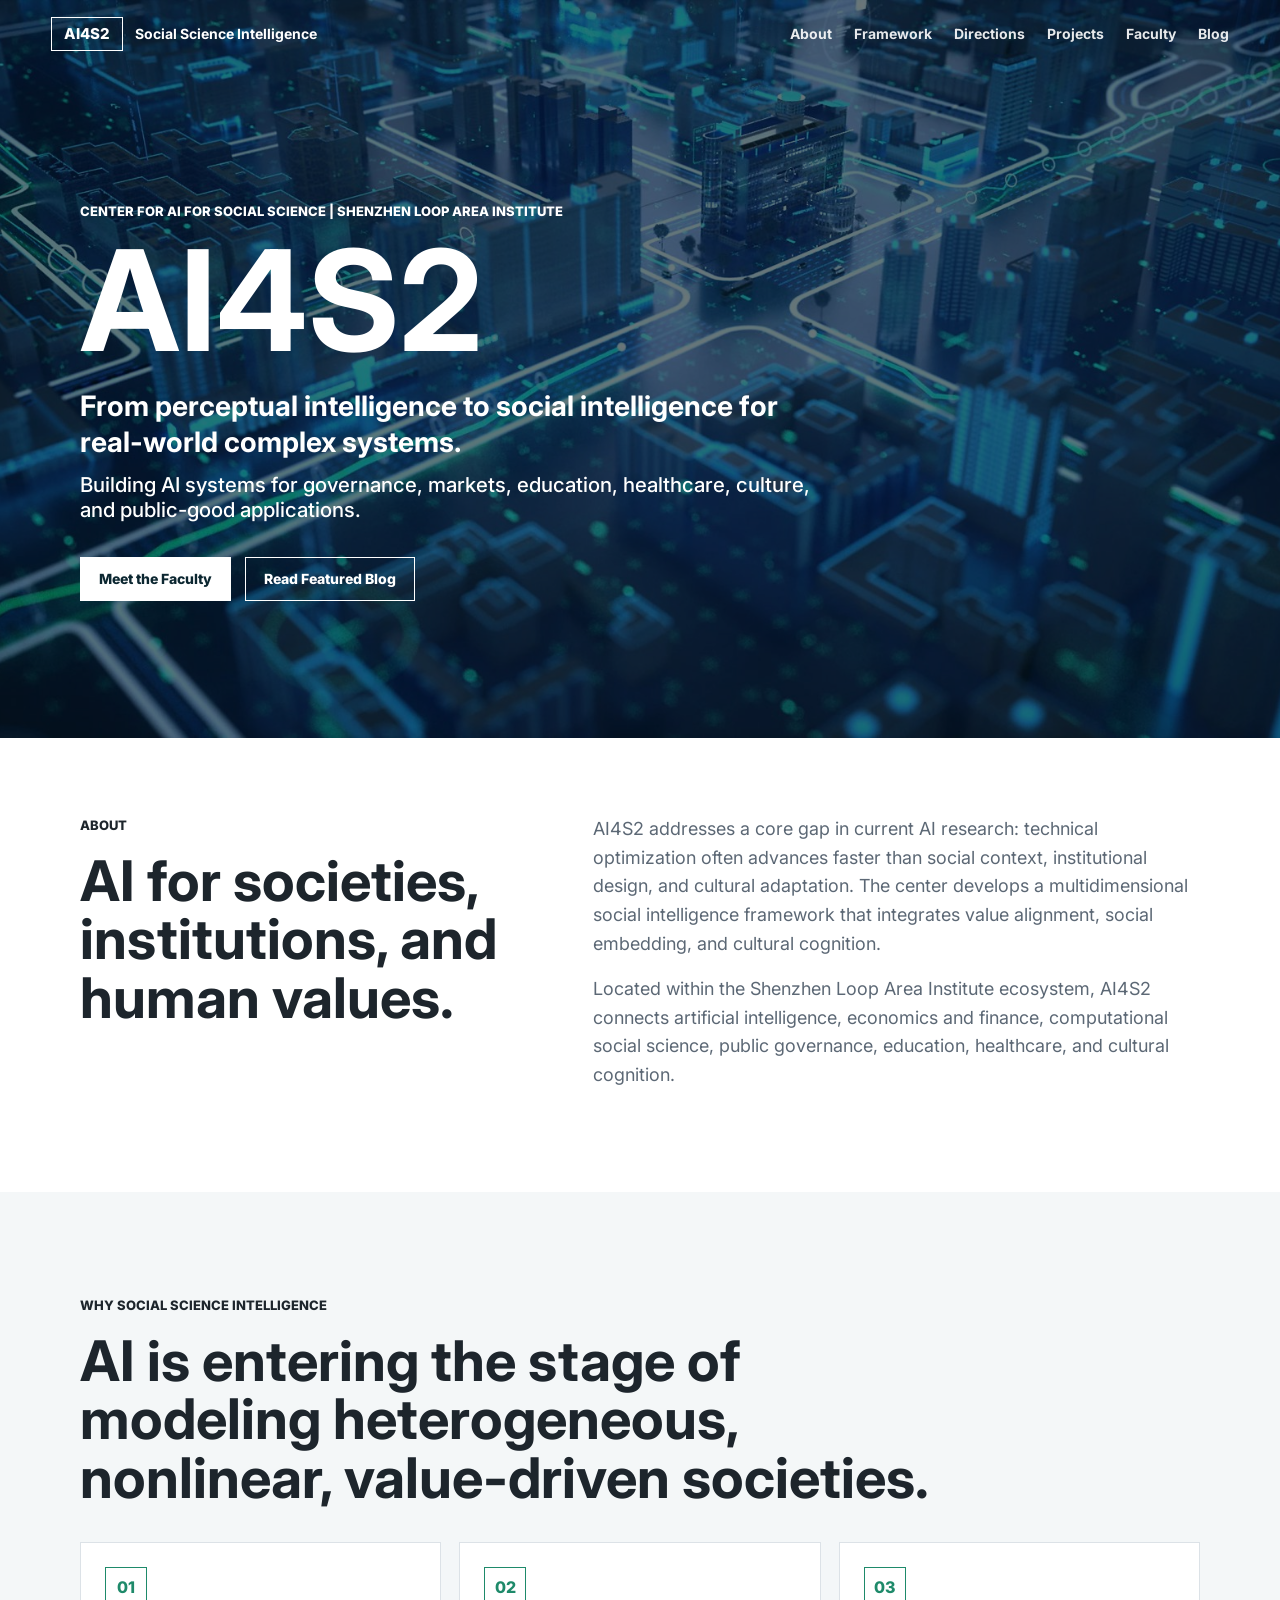
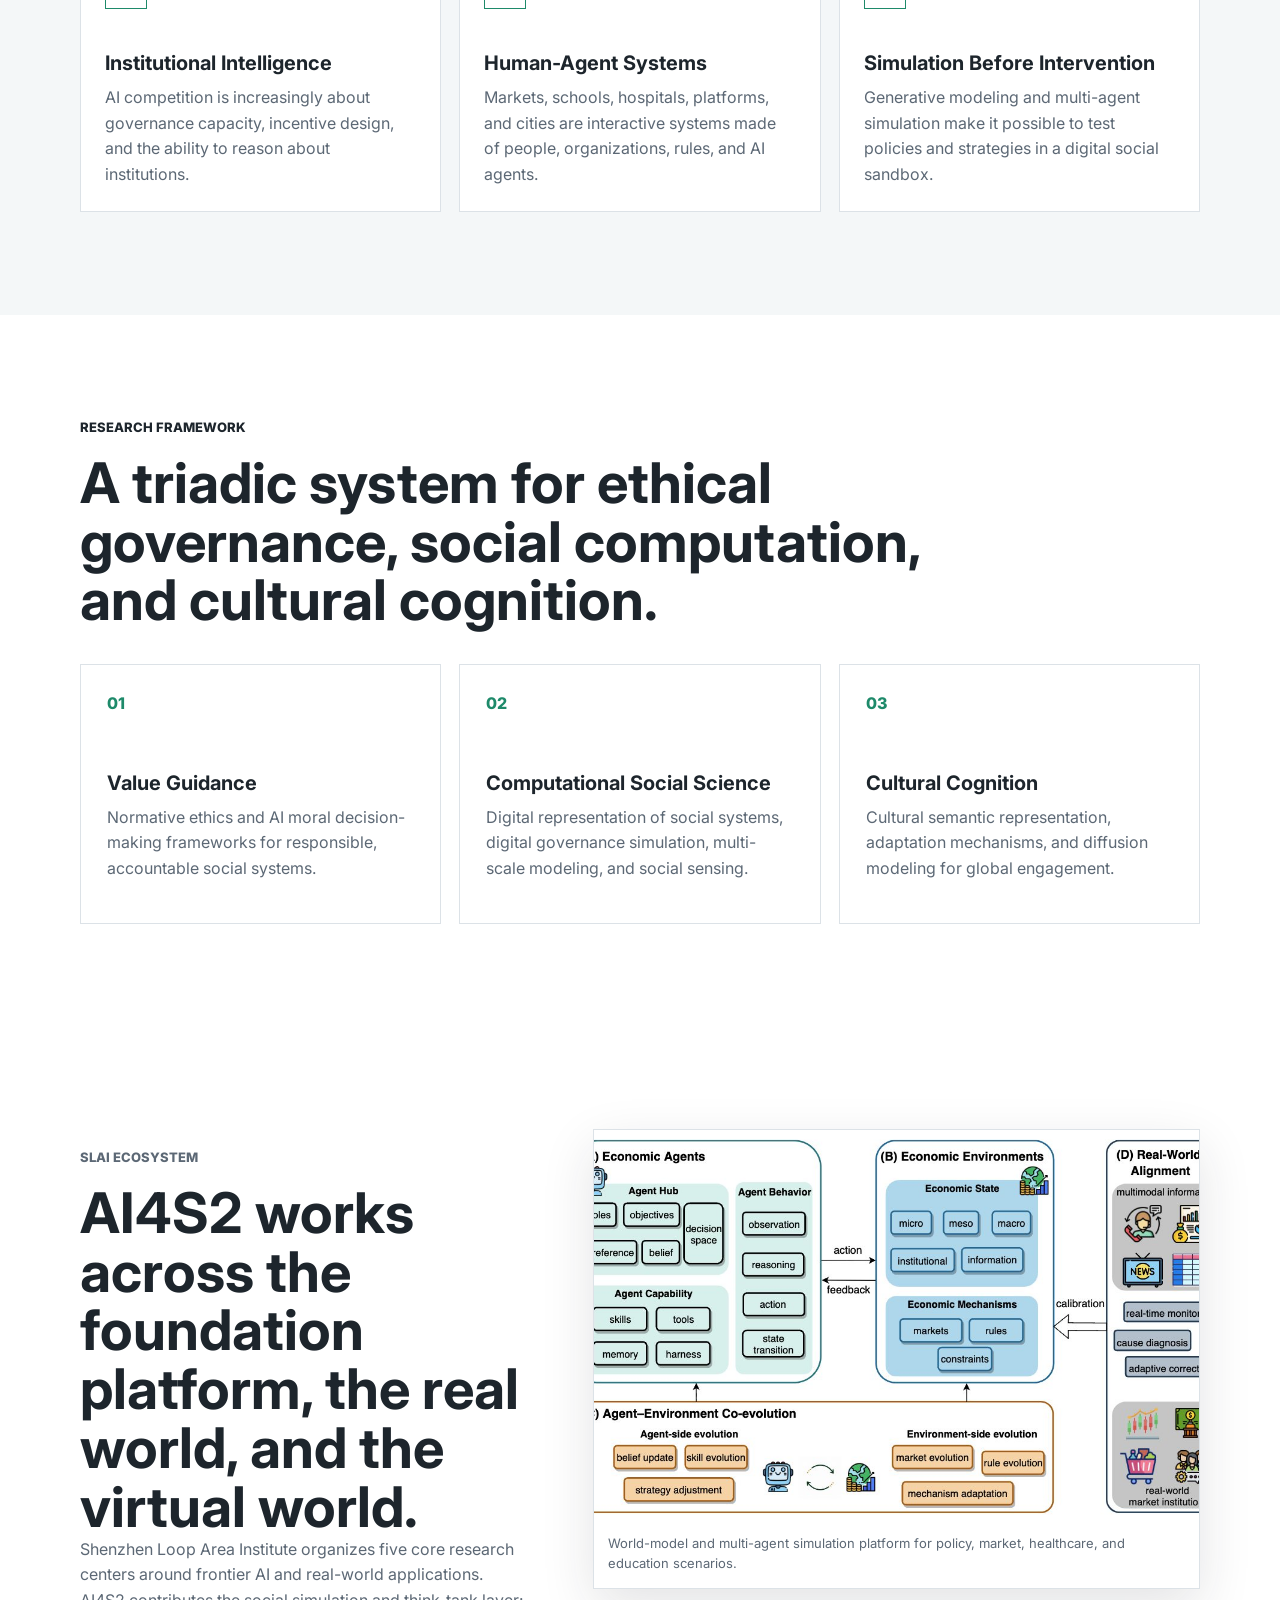
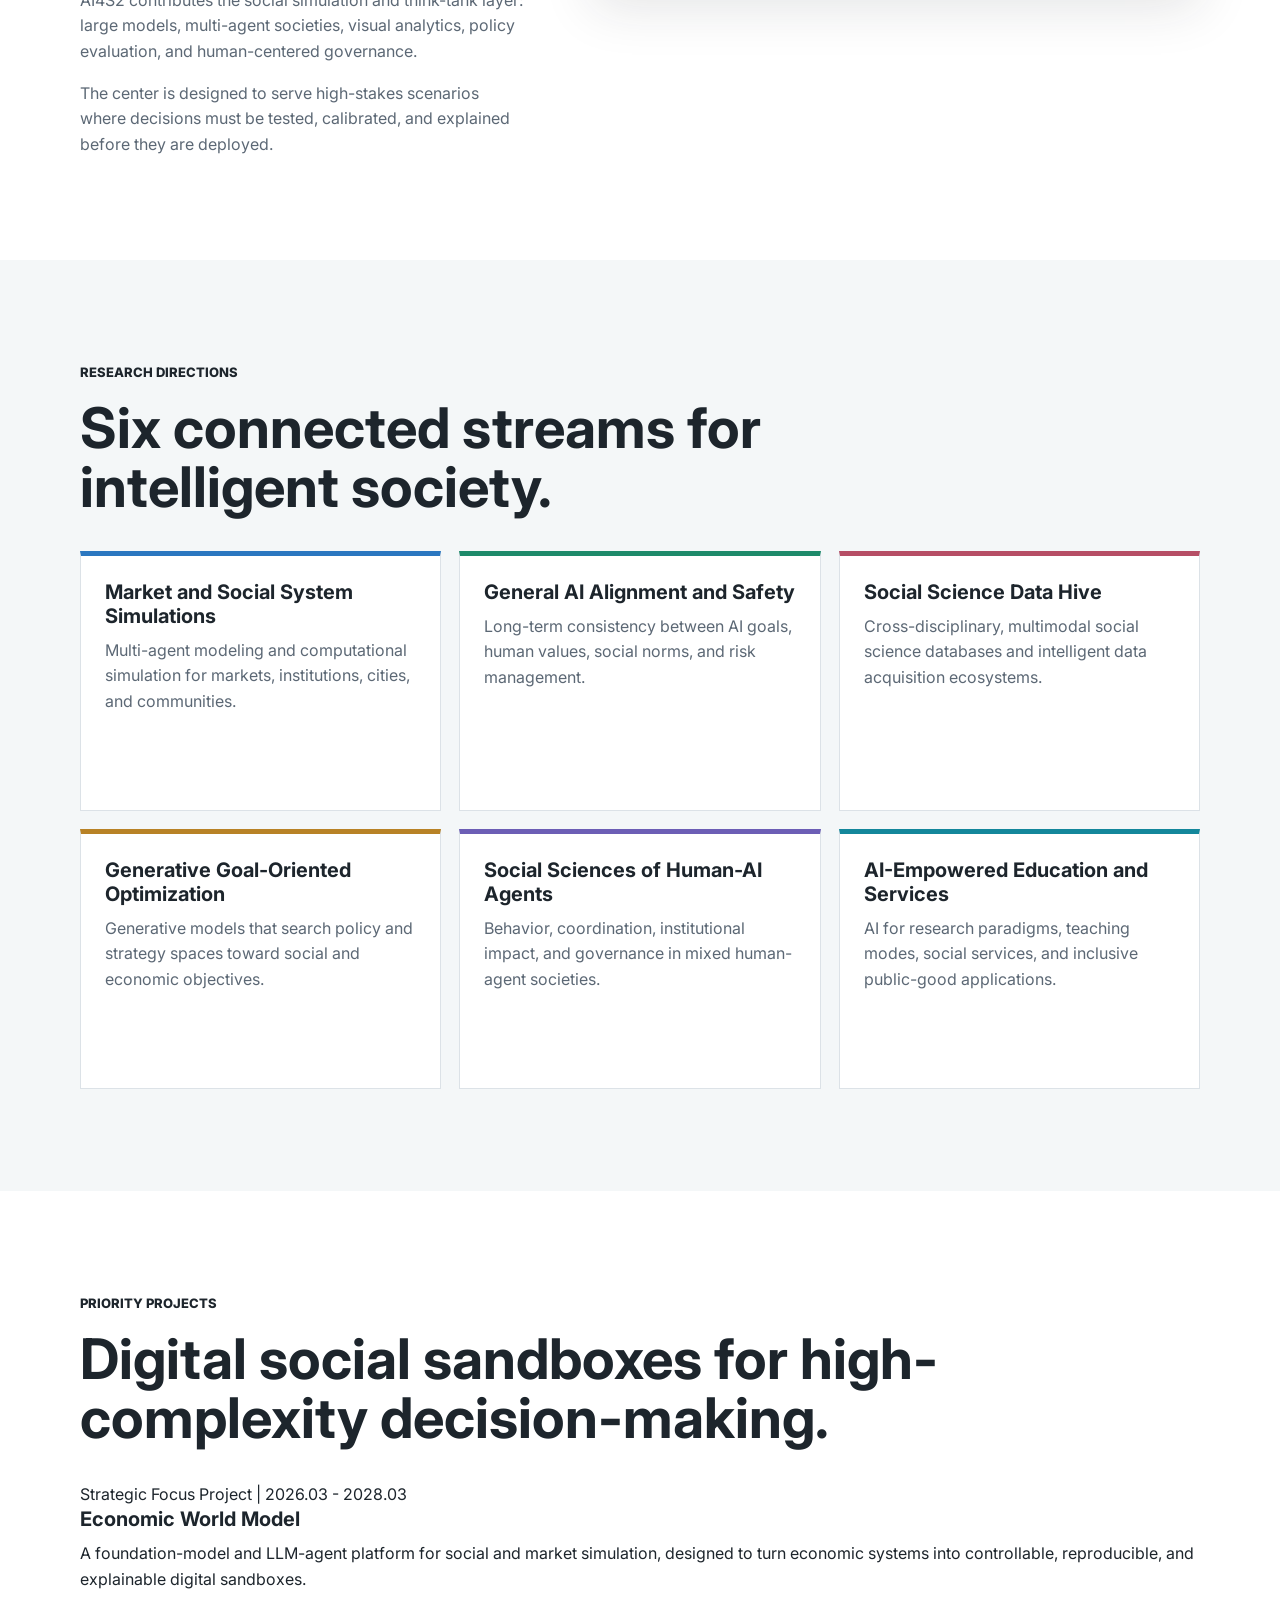
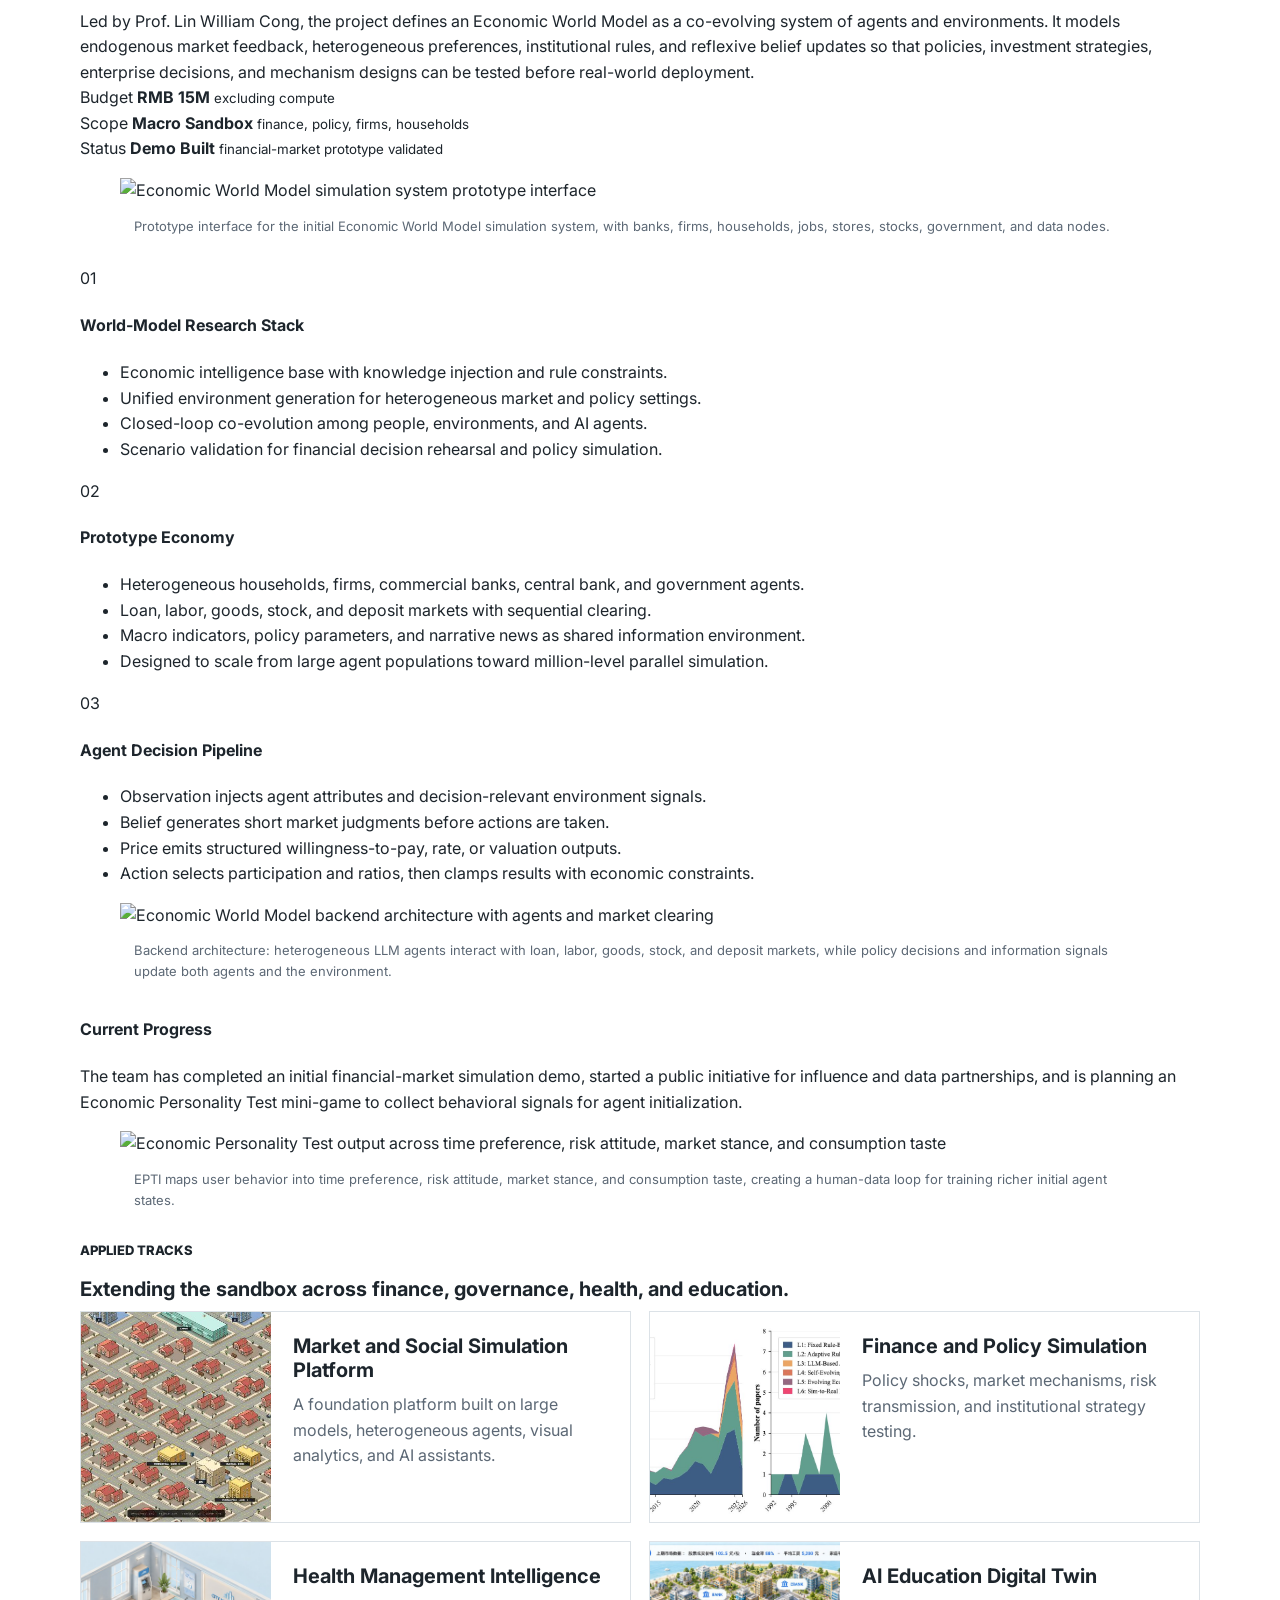
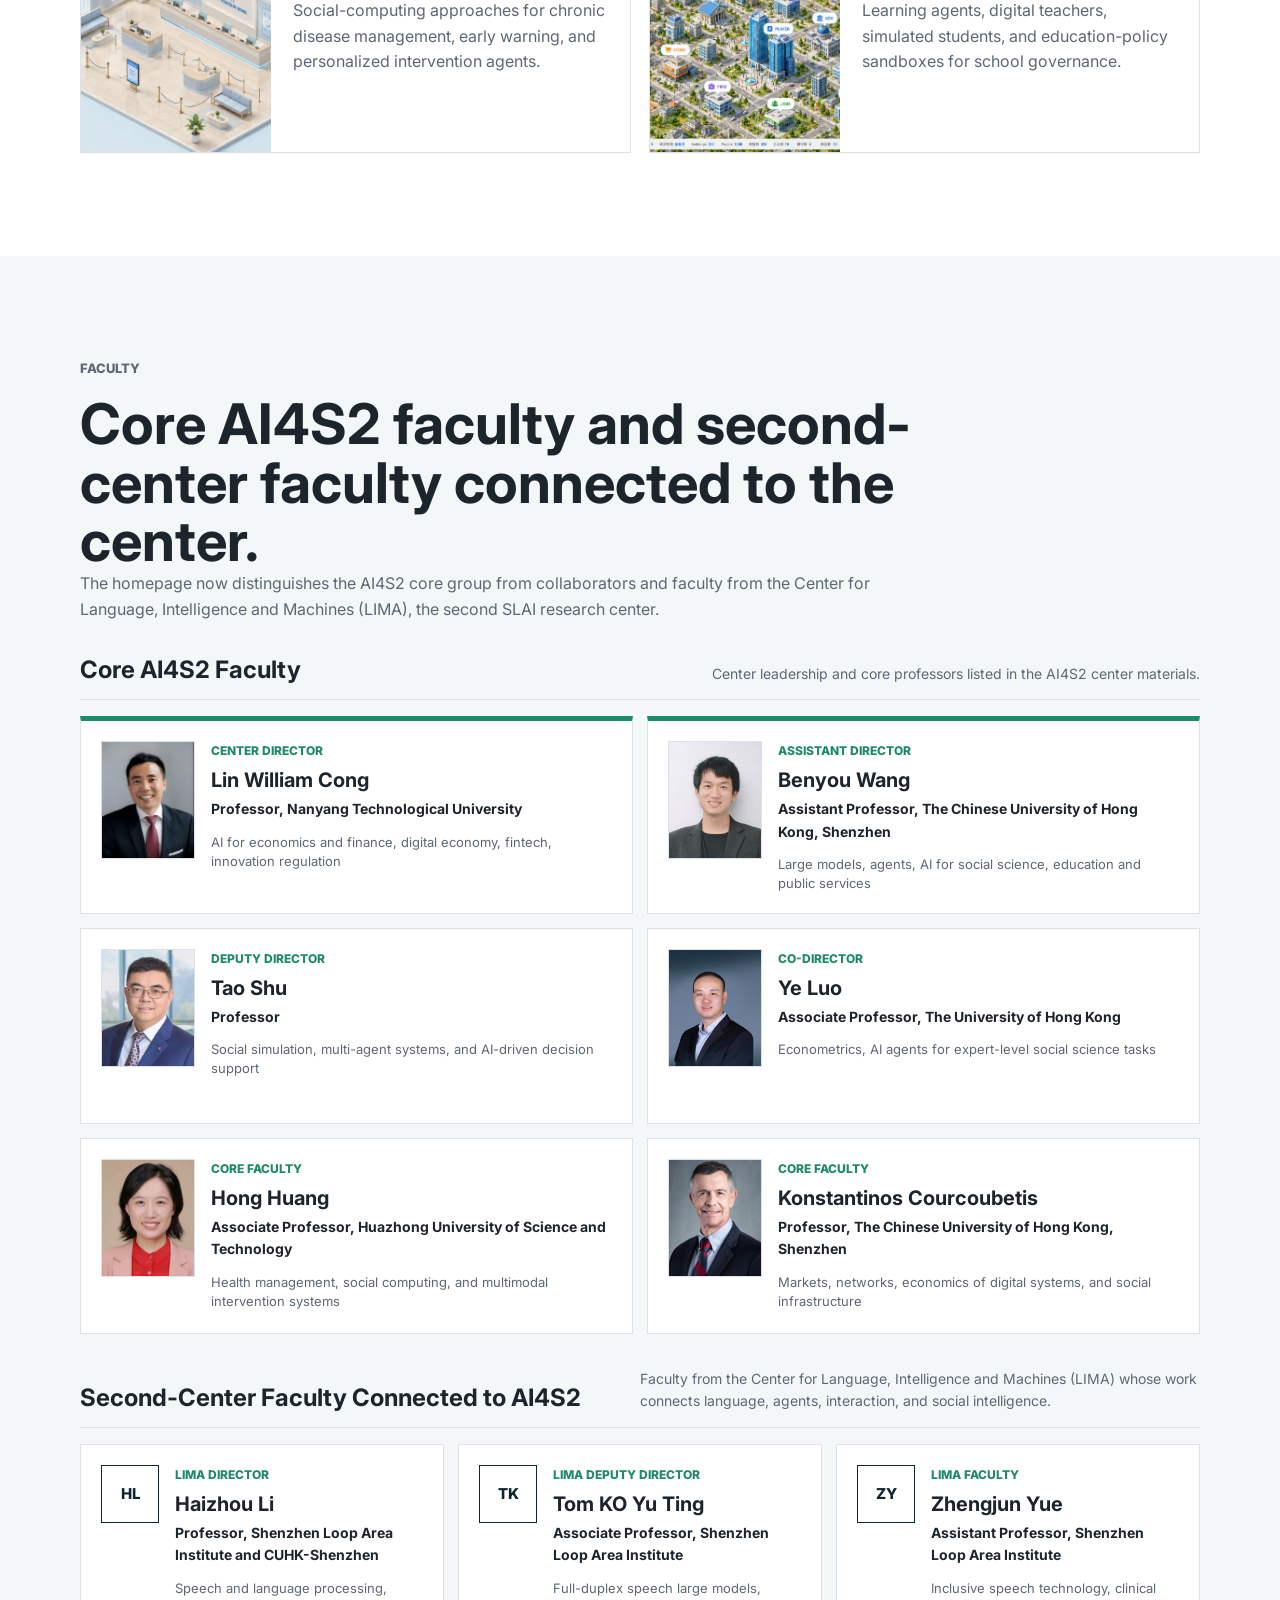
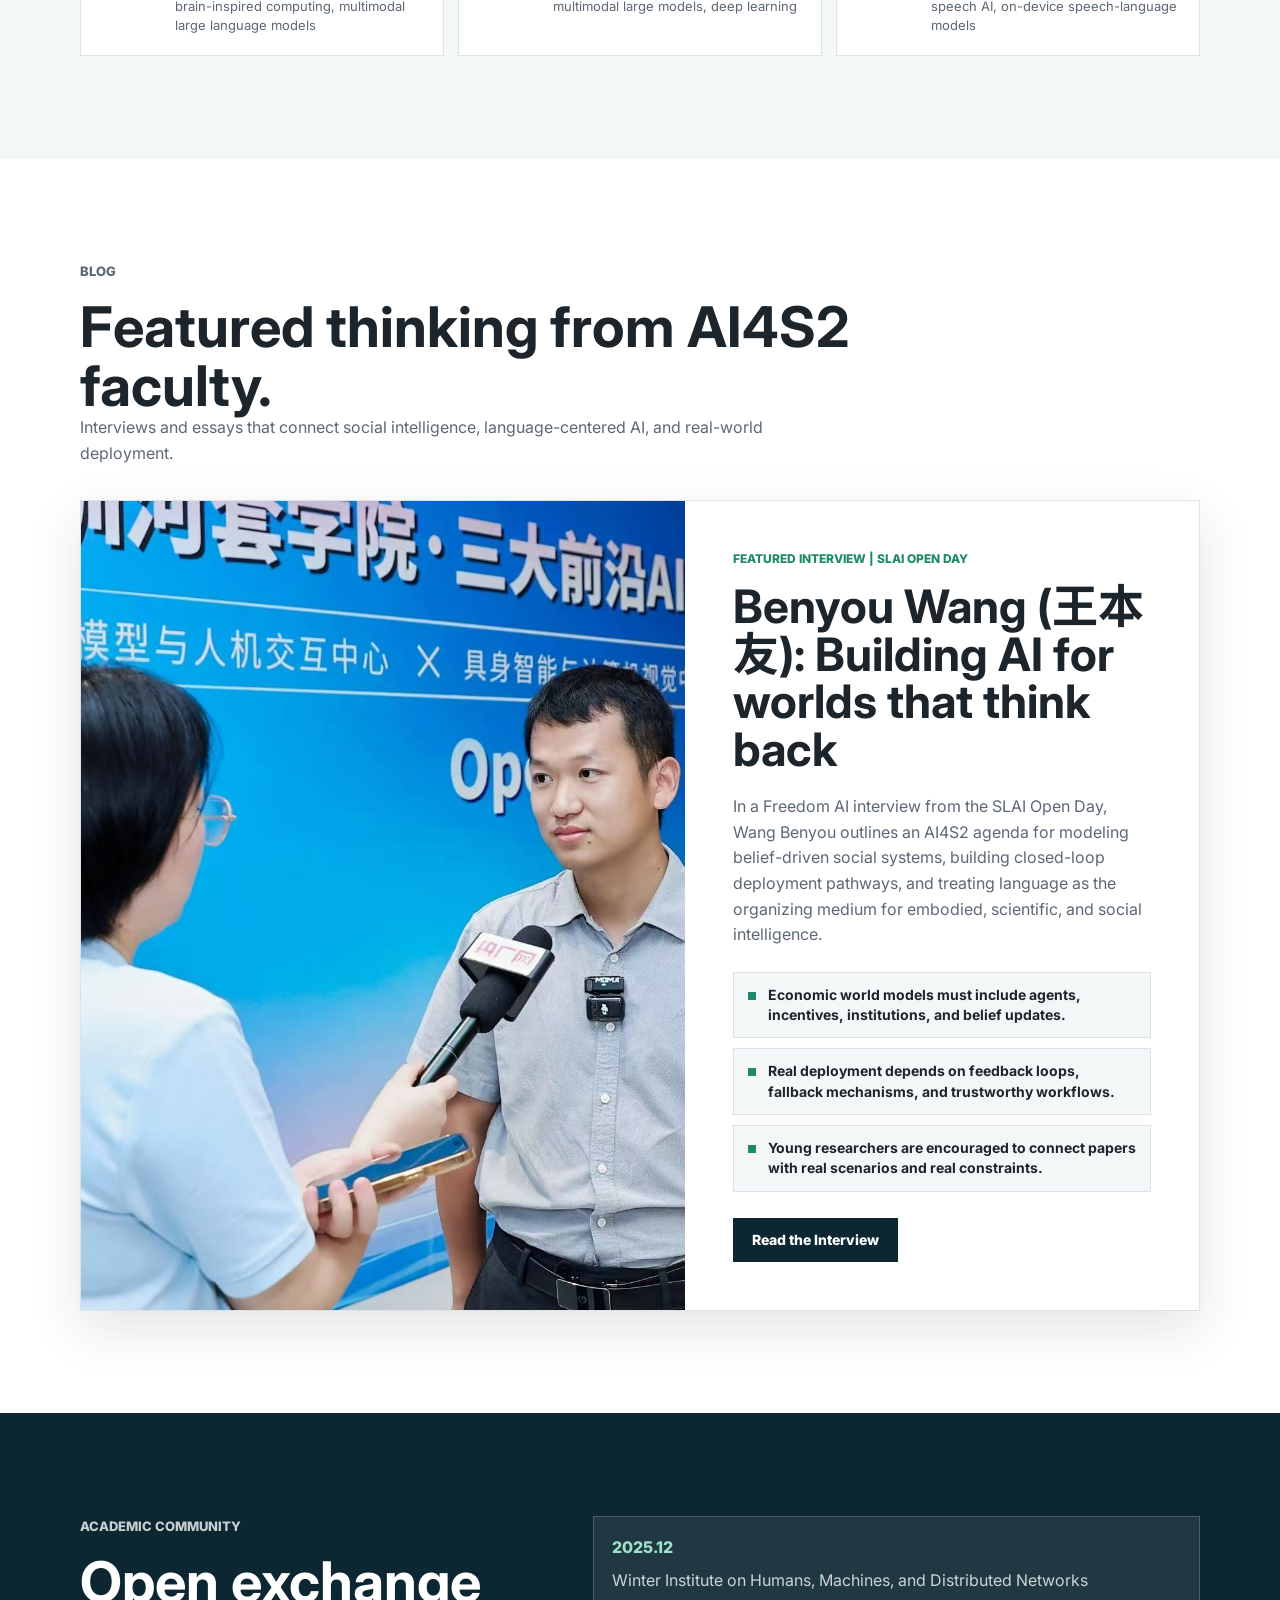
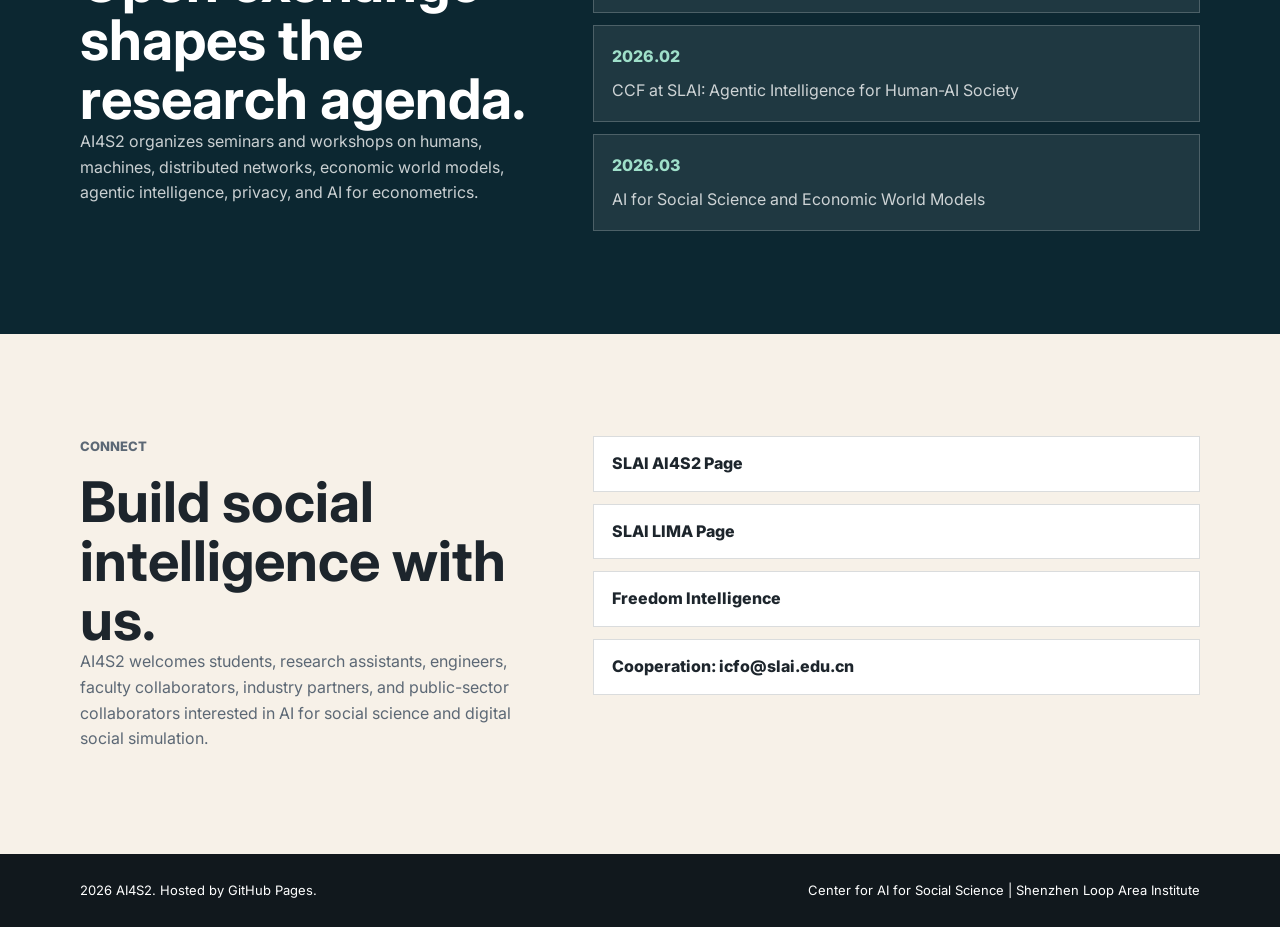
==== index.html @ c2c90fe7 "Add featured blog interview" ====
<!doctype html>
<html lang="en">
  <head>
    <meta charset="utf-8" />
    <meta name="viewport" content="width=device-width, initial-scale=1" />
    <meta
      name="description"
      content="AI4S2, the Center for AI for Social Science at Shenzhen Loop Area Institute, builds social intelligence systems for governance, markets, education, healthcare, culture, and public-good applications."
    />
    <title>AI4S2 | Center for AI for Social Science</title>
    <link rel="icon" href="./favicon.svg" type="image/svg+xml" />
    <link rel="preconnect" href="https://fonts.googleapis.com" />
    <link rel="preconnect" href="https://fonts.gstatic.com" crossorigin />
    <link
      href="https://fonts.googleapis.com/css2?family=Inter:wght@400;500;600;700;800&family=Noto+Sans+SC:wght@400;500;700;800&display=swap"
      rel="stylesheet"
    />
    <link rel="stylesheet" href="./assets/css/styles.css" />
  </head>
  <body>
    <header class="site-header" data-header>
      <a class="brand" href="#top" aria-label="AI4S2 home">
        <span class="brand-mark">AI4S2</span>
        <span class="brand-text">Social Science Intelligence</span>
      </a>
      <button class="nav-toggle" type="button" aria-expanded="false" aria-controls="site-nav" data-nav-toggle>
        <span></span>
        <span></span>
        <span></span>
      </button>
      <nav class="site-nav" id="site-nav" data-nav>
        <a href="#about">About</a>
        <a href="#framework">Framework</a>
        <a href="#directions">Directions</a>
        <a href="#projects">Projects</a>
        <a href="#faculty">Faculty</a>
        <a href="#blog">Blog</a>
      </nav>
    </header>

    <main id="top">
      <section class="hero" aria-label="AI4S2 hero">
        <img class="hero-bg" src="./assets/img/deck02_10.jpg" alt="Social system intelligence visualization" />
        <div class="hero-overlay"></div>
        <div class="hero-content">
          <p class="eyebrow">Center for AI for Social Science | Shenzhen Loop Area Institute</p>
          <h1>AI4S2</h1>
          <p class="hero-subtitle">
            From perceptual intelligence to social intelligence for real-world complex systems.
          </p>
          <p class="hero-subtitle cn">
            Building AI systems for governance, markets, education, healthcare, culture, and public-good applications.
          </p>
          <div class="hero-actions">
            <a class="button primary" href="#faculty">Meet the Faculty</a>
            <a class="button secondary" href="#blog">Read Featured Blog</a>
          </div>
        </div>
      </section>

      <section class="section intro-band" id="about">
        <div class="section-inner intro-grid">
          <div>
            <p class="section-kicker">About</p>
            <h2>AI for societies, institutions, and human values.</h2>
          </div>
          <div class="intro-copy">
            <p>
              AI4S2 addresses a core gap in current AI research: technical optimization often advances faster than social
              context, institutional design, and cultural adaptation. The center develops a multidimensional social
              intelligence framework that integrates value alignment, social embedding, and cultural cognition.
            </p>
            <p>
              Located within the Shenzhen Loop Area Institute ecosystem, AI4S2 connects artificial intelligence, economics
              and finance, computational social science, public governance, education, healthcare, and cultural cognition.
            </p>
          </div>
        </div>
      </section>

      <section class="section muted">
        <div class="section-inner">
          <div class="section-heading wide">
            <p class="section-kicker">Why Social Science Intelligence</p>
            <h2>AI is entering the stage of modeling heterogeneous, nonlinear, value-driven societies.</h2>
          </div>
          <div class="insight-grid">
            <article class="insight-card">
              <span>01</span>
              <h3>Institutional Intelligence</h3>
              <p>AI competition is increasingly about governance capacity, incentive design, and the ability to reason about institutions.</p>
            </article>
            <article class="insight-card">
              <span>02</span>
              <h3>Human-Agent Systems</h3>
              <p>Markets, schools, hospitals, platforms, and cities are interactive systems made of people, organizations, rules, and AI agents.</p>
            </article>
            <article class="insight-card">
              <span>03</span>
              <h3>Simulation Before Intervention</h3>
              <p>Generative modeling and multi-agent simulation make it possible to test policies and strategies in a digital social sandbox.</p>
            </article>
          </div>
        </div>
      </section>

      <section class="section" id="framework">
        <div class="section-inner">
          <div class="section-heading wide">
            <p class="section-kicker">Research Framework</p>
            <h2>A triadic system for ethical governance, social computation, and cultural cognition.</h2>
          </div>
          <div class="framework">
            <article class="framework-panel">
              <span class="panel-number">01</span>
              <h3>Value Guidance</h3>
              <p>Normative ethics and AI moral decision-making frameworks for responsible, accountable social systems.</p>
            </article>
            <article class="framework-panel">
              <span class="panel-number">02</span>
              <h3>Computational Social Science</h3>
              <p>Digital representation of social systems, digital governance simulation, multi-scale modeling, and social sensing.</p>
            </article>
            <article class="framework-panel">
              <span class="panel-number">03</span>
              <h3>Cultural Cognition</h3>
              <p>Cultural semantic representation, adaptation mechanisms, and diffusion modeling for global engagement.</p>
            </article>
          </div>
        </div>
      </section>

      <section class="section visual-split">
        <div class="section-inner split-grid">
          <div class="visual-copy">
            <p class="section-kicker">SLAI Ecosystem</p>
            <h2>AI4S2 works across the foundation platform, the real world, and the virtual world.</h2>
            <p>
              Shenzhen Loop Area Institute organizes five core research centers around frontier AI and real-world
              applications. AI4S2 contributes the social simulation and think-tank layer: large models, multi-agent
              societies, visual analytics, policy evaluation, and human-centered governance.
            </p>
            <p>
              The center is designed to serve high-stakes scenarios where decisions must be tested, calibrated, and
              explained before they are deployed.
            </p>
          </div>
          <figure class="media-frame">
            <img src="./assets/img/deck01_24.jpg" alt="Social simulation platform architecture" />
            <figcaption>World-model and multi-agent simulation platform for policy, market, healthcare, and education scenarios.</figcaption>
          </figure>
        </div>
      </section>

      <section class="section muted" id="directions">
        <div class="section-inner">
          <div class="section-heading wide">
            <p class="section-kicker">Research Directions</p>
            <h2>Six connected streams for intelligent society.</h2>
          </div>
          <div class="direction-grid">
            <article class="direction-card accent-blue">
              <h3>Market and Social System Simulations</h3>
              <p>Multi-agent modeling and computational simulation for markets, institutions, cities, and communities.</p>
            </article>
            <article class="direction-card accent-green">
              <h3>General AI Alignment and Safety</h3>
              <p>Long-term consistency between AI goals, human values, social norms, and risk management.</p>
            </article>
            <article class="direction-card accent-rose">
              <h3>Social Science Data Hive</h3>
              <p>Cross-disciplinary, multimodal social science databases and intelligent data acquisition ecosystems.</p>
            </article>
            <article class="direction-card accent-gold">
              <h3>Generative Goal-Oriented Optimization</h3>
              <p>Generative models that search policy and strategy spaces toward social and economic objectives.</p>
            </article>
            <article class="direction-card accent-violet">
              <h3>Social Sciences of Human-AI Agents</h3>
              <p>Behavior, coordination, institutional impact, and governance in mixed human-agent societies.</p>
            </article>
            <article class="direction-card accent-cyan">
              <h3>AI-Empowered Education and Services</h3>
              <p>AI for research paradigms, teaching modes, social services, and inclusive public-good applications.</p>
            </article>
          </div>
        </div>
      </section>

      <section class="section project-section" id="projects">
        <div class="section-inner">
          <div class="section-heading wide">
            <p class="section-kicker">Priority Projects</p>
            <h2>Digital social sandboxes for high-complexity decision-making.</h2>
          </div>

          <article class="project-feature">
            <div class="project-feature-copy">
              <span class="project-label">Strategic Focus Project | 2026.03 - 2028.03</span>
              <h3>Economic World Model</h3>
              <p class="project-lede">
                A foundation-model and LLM-agent platform for social and market simulation, designed to turn economic
                systems into controllable, reproducible, and explainable digital sandboxes.
              </p>
              <p>
                Led by Prof. Lin William Cong, the project defines an Economic World Model as a co-evolving system of
                agents and environments. It models endogenous market feedback, heterogeneous preferences, institutional
                rules, and reflexive belief updates so that policies, investment strategies, enterprise decisions, and
                mechanism designs can be tested before real-world deployment.
              </p>
              <div class="project-meta-grid" aria-label="Economic World Model project facts">
                <div>
                  <span>Budget</span>
                  <strong>RMB 15M</strong>
                  <small>excluding compute</small>
                </div>
                <div>
                  <span>Scope</span>
                  <strong>Macro Sandbox</strong>
                  <small>finance, policy, firms, households</small>
                </div>
                <div>
                  <span>Status</span>
                  <strong>Demo Built</strong>
                  <small>financial-market prototype validated</small>
                </div>
              </div>
            </div>
            <figure class="project-feature-visual">
              <img
                src="./assets/img/economic-world-model-system.jpg"
                alt="Economic World Model simulation system prototype interface"
                loading="lazy"
                decoding="async"
              />
              <figcaption>
                Prototype interface for the initial Economic World Model simulation system, with banks, firms,
                households, jobs, stores, stocks, government, and data nodes.
              </figcaption>
            </figure>
          </article>

          <div class="project-detail-grid">
            <article class="project-detail-card accent-blue">
              <span class="project-number">01</span>
              <h4>World-Model Research Stack</h4>
              <ul>
                <li>Economic intelligence base with knowledge injection and rule constraints.</li>
                <li>Unified environment generation for heterogeneous market and policy settings.</li>
                <li>Closed-loop co-evolution among people, environments, and AI agents.</li>
                <li>Scenario validation for financial decision rehearsal and policy simulation.</li>
              </ul>
            </article>
            <article class="project-detail-card accent-green">
              <span class="project-number">02</span>
              <h4>Prototype Economy</h4>
              <ul>
                <li>Heterogeneous households, firms, commercial banks, central bank, and government agents.</li>
                <li>Loan, labor, goods, stock, and deposit markets with sequential clearing.</li>
                <li>Macro indicators, policy parameters, and narrative news as shared information environment.</li>
                <li>Designed to scale from large agent populations toward million-level parallel simulation.</li>
              </ul>
            </article>
            <article class="project-detail-card accent-rose">
              <span class="project-number">03</span>
              <h4>Agent Decision Pipeline</h4>
              <ul>
                <li>Observation injects agent attributes and decision-relevant environment signals.</li>
                <li>Belief generates short market judgments before actions are taken.</li>
                <li>Price emits structured willingness-to-pay, rate, or valuation outputs.</li>
                <li>Action selects participation and ratios, then clamps results with economic constraints.</li>
              </ul>
            </article>
          </div>

          <div class="project-visual-grid">
            <figure class="project-visual-panel">
              <img
                src="./assets/img/economic-world-model-architecture.jpg"
                alt="Economic World Model backend architecture with agents and market clearing"
                loading="lazy"
                decoding="async"
              />
              <figcaption>
                Backend architecture: heterogeneous LLM agents interact with loan, labor, goods, stock, and deposit
                markets, while policy decisions and information signals update both agents and the environment.
              </figcaption>
            </figure>
            <div class="project-side-stack">
              <article class="project-note">
                <h4>Current Progress</h4>
                <p>
                  The team has completed an initial financial-market simulation demo, started a public initiative for
                  influence and data partnerships, and is planning an Economic Personality Test mini-game to collect
                  behavioral signals for agent initialization.
                </p>
              </article>
              <figure class="project-visual-panel compact">
                <img
                  src="./assets/img/economic-personality-epti.png"
                  alt="Economic Personality Test output across time preference, risk attitude, market stance, and consumption taste"
                  loading="lazy"
                  decoding="async"
                />
                <figcaption>
                  EPTI maps user behavior into time preference, risk attitude, market stance, and consumption taste,
                  creating a human-data loop for training richer initial agent states.
                </figcaption>
              </figure>
            </div>
          </div>

          <div class="project-subheading">
            <p class="section-kicker">Applied Tracks</p>
            <h3>Extending the sandbox across finance, governance, health, and education.</h3>
          </div>
          <div class="project-grid">
            <article class="project-card">
              <img src="./assets/img/deck01_13.jpg" alt="Economic world model interface" />
              <div>
                <h3>Market and Social Simulation Platform</h3>
                <p>A foundation platform built on large models, heterogeneous agents, visual analytics, and AI assistants.</p>
              </div>
            </article>
            <article class="project-card">
              <img src="./assets/img/deck01_23.jpg" alt="Financial market simulation metrics" />
              <div>
                <h3>Finance and Policy Simulation</h3>
                <p>Policy shocks, market mechanisms, risk transmission, and institutional strategy testing.</p>
              </div>
            </article>
            <article class="project-card">
              <img src="./assets/img/deck01_09.jpg" alt="Healthcare digital twin scene" />
              <div>
                <h3>Health Management Intelligence</h3>
                <p>Social-computing approaches for chronic disease management, early warning, and personalized intervention agents.</p>
              </div>
            </article>
            <article class="project-card">
              <img src="./assets/img/deck01_08.jpg" alt="Education digital twin scene" />
              <div>
                <h3>AI Education Digital Twin</h3>
                <p>Learning agents, digital teachers, simulated students, and education-policy sandboxes for school governance.</p>
              </div>
            </article>
          </div>
        </div>
      </section>

      <section class="section muted faculty-section" id="faculty">
        <div class="section-inner">
          <div class="section-heading wide">
            <p class="section-kicker">Faculty</p>
            <h2>Core AI4S2 faculty and second-center faculty connected to the center.</h2>
            <p>
              The homepage now distinguishes the AI4S2 core group from collaborators and faculty from the Center for
              Language, Intelligence and Machines (LIMA), the second SLAI research center.
            </p>
          </div>

          <div class="faculty-group">
            <div class="faculty-group-head">
              <h3>Core AI4S2 Faculty</h3>
              <p>Center leadership and core professors listed in the AI4S2 center materials.</p>
            </div>
            <div class="faculty-grid">
              <article class="faculty-card lead has-photo">
                <figure class="faculty-photo">
                  <img src="./assets/media/ppt/center-introduction/image13.png" alt="Lin William Cong" loading="lazy" decoding="async" />
                </figure>
                <div>
                  <span class="faculty-label">Center Director</span>
                  <h4>Lin William Cong</h4>
                  <p>Professor, Nanyang Technological University</p>
                  <span class="faculty-meta">AI for economics and finance, digital economy, fintech, innovation regulation</span>
                </div>
              </article>
              <article class="faculty-card lead has-photo">
                <figure class="faculty-photo">
                  <img src="./assets/media/ppt/center-introduction/image14.jpeg" alt="Benyou Wang" loading="lazy" decoding="async" />
                </figure>
                <div>
                  <span class="faculty-label">Assistant Director</span>
                  <h4>Benyou Wang</h4>
                  <p>Assistant Professor, The Chinese University of Hong Kong, Shenzhen</p>
                  <span class="faculty-meta">Large models, agents, AI for social science, education and public services</span>
                </div>
              </article>
              <article class="faculty-card has-photo">
                <figure class="faculty-photo">
                  <img src="./assets/media/ppt/center-introduction/image15.jpeg" alt="Tao Shu" loading="lazy" decoding="async" />
                </figure>
                <div>
                  <span class="faculty-label">Deputy Director</span>
                  <h4>Tao Shu</h4>
                  <p>Professor</p>
                  <span class="faculty-meta">Social simulation, multi-agent systems, and AI-driven decision support</span>
                </div>
              </article>
              <article class="faculty-card has-photo">
                <figure class="faculty-photo">
                  <img src="./assets/media/ppt/center-introduction/image16.jpeg" alt="Ye Luo" loading="lazy" decoding="async" />
                </figure>
                <div>
                  <span class="faculty-label">Co-Director</span>
                  <h4>Ye Luo</h4>
                  <p>Associate Professor, The University of Hong Kong</p>
                  <span class="faculty-meta">Econometrics, AI agents for expert-level social science tasks</span>
                </div>
              </article>
              <article class="faculty-card has-photo">
                <figure class="faculty-photo">
                  <img src="./assets/media/ppt/center-introduction/image12.jpeg" alt="Hong Huang" loading="lazy" decoding="async" />
                </figure>
                <div>
                  <span class="faculty-label">Core Faculty</span>
                  <h4>Hong Huang</h4>
                  <p>Associate Professor, Huazhong University of Science and Technology</p>
                  <span class="faculty-meta">Health management, social computing, and multimodal intervention systems</span>
                </div>
              </article>
              <article class="faculty-card has-photo">
                <figure class="faculty-photo">
                  <img src="./assets/media/ppt/center-introduction/image17.png" alt="Konstantinos Courcoubetis" loading="lazy" decoding="async" />
                </figure>
                <div>
                  <span class="faculty-label">Core Faculty</span>
                  <h4>Konstantinos Courcoubetis</h4>
                  <p>Professor, The Chinese University of Hong Kong, Shenzhen</p>
                  <span class="faculty-meta">Markets, networks, economics of digital systems, and social infrastructure</span>
                </div>
              </article>
            </div>
          </div>

          <div class="faculty-group">
            <div class="faculty-group-head">
              <h3>Second-Center Faculty Connected to AI4S2</h3>
              <p>Faculty from the Center for Language, Intelligence and Machines (LIMA) whose work connects language, agents, interaction, and social intelligence.</p>
            </div>
            <div class="faculty-grid compact">
              <article class="faculty-card">
                <div class="faculty-avatar">HL</div>
                <div>
                  <span class="faculty-label">LIMA Director</span>
                  <h4>Haizhou Li</h4>
                  <p>Professor, Shenzhen Loop Area Institute and CUHK-Shenzhen</p>
                  <span class="faculty-meta">Speech and language processing, brain-inspired computing, multimodal large language models</span>
                </div>
              </article>
              <article class="faculty-card">
                <div class="faculty-avatar">TK</div>
                <div>
                  <span class="faculty-label">LIMA Deputy Director</span>
                  <h4>Tom KO Yu Ting</h4>
                  <p>Associate Professor, Shenzhen Loop Area Institute</p>
                  <span class="faculty-meta">Full-duplex speech large models, multimodal large models, deep learning</span>
                </div>
              </article>
              <article class="faculty-card">
                <div class="faculty-avatar">ZY</div>
                <div>
                  <span class="faculty-label">LIMA Faculty</span>
                  <h4>Zhengjun Yue</h4>
                  <p>Assistant Professor, Shenzhen Loop Area Institute</p>
                  <span class="faculty-meta">Inclusive speech technology, clinical speech AI, on-device speech-language models</span>
                </div>
              </article>
            </div>
          </div>
        </div>
      </section>

      <section class="section blog-section" id="blog">
        <div class="section-inner">
          <div class="section-heading wide">
            <p class="section-kicker">Blog</p>
            <h2>Featured thinking from AI4S2 faculty.</h2>
            <p>
              Interviews and essays that connect social intelligence, language-centered AI, and real-world deployment.
            </p>
          </div>
          <article class="blog-feature">
            <a
              class="blog-image"
              href="https://freedomintelligence.github.io/blog/2026/slai-open-day-interview/"
              target="_blank"
              rel="noreferrer"
              aria-label="Read the SLAI Open Day interview with Benyou Wang"
            >
              <img
                src="./assets/img/benyou-wang-slai-open-day.jpg"
                alt="Benyou Wang interviewed at the Shenzhen Loop Area Institute Open Day"
                loading="lazy"
                decoding="async"
              />
            </a>
            <div class="blog-content">
              <span class="blog-label">Featured Interview | SLAI Open Day</span>
              <h3>
                <a href="https://freedomintelligence.github.io/blog/2026/slai-open-day-interview/" target="_blank" rel="noreferrer">
                  Benyou Wang (&#29579;&#26412;&#21451;): Building AI for worlds that think back
                </a>
              </h3>
              <p>
                In a Freedom AI interview from the SLAI Open Day, Wang Benyou outlines an AI4S2 agenda for modeling
                belief-driven social systems, building closed-loop deployment pathways, and treating language as the
                organizing medium for embodied, scientific, and social intelligence.
              </p>
              <div class="blog-points" aria-label="Interview themes">
                <span>Economic world models must include agents, incentives, institutions, and belief updates.</span>
                <span>Real deployment depends on feedback loops, fallback mechanisms, and trustworthy workflows.</span>
                <span>Young researchers are encouraged to connect papers with real scenarios and real constraints.</span>
              </div>
              <a
                class="button blog-link"
                href="https://freedomintelligence.github.io/blog/2026/slai-open-day-interview/"
                target="_blank"
                rel="noreferrer"
              >
                Read the Interview
              </a>
            </div>
          </article>
        </div>
      </section>

      <section class="section evidence">
        <div class="section-inner evidence-grid">
          <div>
            <p class="section-kicker">Academic Community</p>
            <h2>Open exchange shapes the research agenda.</h2>
            <p>
              AI4S2 organizes seminars and workshops on humans, machines, distributed networks, economic world models,
              agentic intelligence, privacy, and AI for econometrics.
            </p>
          </div>
          <div class="timeline">
            <div>
              <time>2025.12</time>
              <p>Winter Institute on Humans, Machines, and Distributed Networks</p>
            </div>
            <div>
              <time>2026.02</time>
              <p>CCF at SLAI: Agentic Intelligence for Human-AI Society</p>
            </div>
            <div>
              <time>2026.03</time>
              <p>AI for Social Science and Economic World Models</p>
            </div>
          </div>
        </div>
      </section>

      <section class="section contact-section" id="contact">
        <div class="section-inner contact-grid">
          <div>
            <p class="section-kicker">Connect</p>
            <h2>Build social intelligence with us.</h2>
            <p>
              AI4S2 welcomes students, research assistants, engineers, faculty collaborators, industry partners, and
              public-sector collaborators interested in AI for social science and digital social simulation.
            </p>
          </div>
          <div class="contact-links">
            <a href="https://www.slai.edu.cn/en/node/378" target="_blank" rel="noreferrer">SLAI AI4S2 Page</a>
            <a href="https://www.slai.edu.cn/en/node/379" target="_blank" rel="noreferrer">SLAI LIMA Page</a>
            <a href="https://freedomintelligence.github.io/" target="_blank" rel="noreferrer">Freedom Intelligence</a>
            <a href="mailto:icfo@slai.edu.cn">Cooperation: icfo@slai.edu.cn</a>
          </div>
        </div>
      </section>
    </main>

    <footer class="site-footer">
      <div class="section-inner footer-inner">
        <span>2026 AI4S2. Hosted by GitHub Pages.</span>
        <span>Center for AI for Social Science | Shenzhen Loop Area Institute</span>
      </div>
    </footer>

    <script src="./assets/js/main.js"></script>
  </body>
</html>
---- assets/css/styles.css ----
:root {
  --ink: #1d252c;
  --muted: #5c6875;
  --line: #dce2e7;
  --paper: #ffffff;
  --soft: #f4f7f8;
  --deep: #0c2731;
  --blue: #2b77c0;
  --green: #1e8a6a;
  --rose: #b64e65;
  --gold: #b88226;
  --violet: #6c5eb5;
  --cyan: #14879b;
  --shadow: 0 18px 50px rgba(29, 37, 44, 0.12);
}

* {
  box-sizing: border-box;
}

html {
  scroll-behavior: smooth;
}

body {
  margin: 0;
  color: var(--ink);
  background: var(--paper);
  font-family: Inter, "Noto Sans SC", system-ui, -apple-system, BlinkMacSystemFont, "Segoe UI", sans-serif;
  line-height: 1.6;
}

a {
  color: inherit;
  text-decoration: none;
}

img {
  display: block;
  max-width: 100%;
}

.site-header {
  position: fixed;
  z-index: 30;
  top: 0;
  left: 0;
  right: 0;
  display: flex;
  align-items: center;
  justify-content: space-between;
  height: 68px;
  padding: 0 clamp(18px, 4vw, 56px);
  color: #fff;
  transition: background 180ms ease, color 180ms ease, box-shadow 180ms ease;
}

.site-header.is-scrolled {
  color: var(--ink);
  background: rgba(255, 255, 255, 0.94);
  box-shadow: 0 1px 18px rgba(0, 0, 0, 0.08);
  backdrop-filter: blur(14px);
}

.brand {
  display: inline-flex;
  align-items: center;
  gap: 12px;
  font-weight: 800;
  letter-spacing: 0;
}

.brand-mark {
  display: grid;
  place-items: center;
  width: 72px;
  height: 34px;
  border: 1px solid currentColor;
  font-size: 15px;
}

.brand-text {
  font-size: 14px;
  font-weight: 700;
}

.site-nav {
  display: flex;
  align-items: center;
  gap: 22px;
  font-size: 14px;
  font-weight: 700;
}

.site-nav a {
  opacity: 0.9;
}

.site-nav a:hover {
  opacity: 1;
}

.nav-toggle {
  display: none;
  width: 42px;
  height: 42px;
  border: 1px solid currentColor;
  background: transparent;
  color: inherit;
  padding: 9px;
}

.nav-toggle span {
  display: block;
  height: 2px;
  margin: 5px 0;
  background: currentColor;
}

.hero {
  position: relative;
  min-height: min(760px, 82vh);
  display: flex;
  align-items: center;
  overflow: hidden;
  color: #fff;
}

.hero-bg,
.hero-overlay {
  position: absolute;
  inset: 0;
  width: 100%;
  height: 100%;
}

.hero-bg {
  object-fit: cover;
}

.hero-overlay {
  background: rgba(3, 19, 27, 0.58);
}

.hero-content {
  position: relative;
  z-index: 1;
  width: min(1120px, calc(100% - 40px));
  margin: 0 auto;
  padding-top: 64px;
}

.eyebrow,
.section-kicker {
  margin: 0 0 16px;
  font-size: 13px;
  font-weight: 800;
  letter-spacing: 0;
  text-transform: uppercase;
}

.hero h1 {
  margin: 0;
  max-width: 900px;
  font-size: clamp(62px, 12vw, 140px);
  line-height: 0.9;
  letter-spacing: 0;
}

.hero-subtitle {
  max-width: 760px;
  margin: 26px 0 0;
  font-size: clamp(19px, 2.2vw, 31px);
  line-height: 1.25;
  font-weight: 700;
}

.hero-subtitle.cn {
  margin-top: 12px;
  font-size: clamp(16px, 1.6vw, 22px);
  font-weight: 500;
}

.hero-actions {
  display: flex;
  gap: 14px;
  flex-wrap: wrap;
  margin-top: 34px;
}

.button {
  display: inline-flex;
  align-items: center;
  min-height: 44px;
  padding: 10px 18px;
  border: 1px solid currentColor;
  font-size: 14px;
  font-weight: 800;
}

.button.primary {
  background: #fff;
  color: var(--deep);
  border-color: #fff;
}

.button.secondary {
  color: #fff;
}

.section {
  padding: clamp(58px, 8vw, 108px) 0;
}

.section-inner {
  width: min(1120px, calc(100% - 40px));
  margin: 0 auto;
}

.muted {
  background: var(--soft);
}

.intro-band {
  padding-top: clamp(46px, 6vw, 78px);
}

.intro-grid,
.split-grid,
.evidence-grid,
.team-grid,
.contact-grid {
  display: grid;
  grid-template-columns: minmax(0, 0.85fr) minmax(0, 1.15fr);
  gap: clamp(30px, 5vw, 76px);
  align-items: start;
}

h2 {
  margin: 0;
  font-size: clamp(31px, 4.5vw, 56px);
  line-height: 1.05;
  letter-spacing: 0;
}

h3 {
  margin: 0 0 10px;
  font-size: 20px;
  line-height: 1.2;
  letter-spacing: 0;
}

p {
  margin: 0;
}

p + p {
  margin-top: 16px;
}

.cn {
  color: inherit;
}

.intro-copy {
  font-size: 18px;
  color: var(--muted);
}

.framework {
  display: grid;
  grid-template-columns: repeat(3, minmax(0, 1fr));
  gap: 18px;
}

.insight-grid {
  display: grid;
  grid-template-columns: repeat(3, minmax(0, 1fr));
  gap: 18px;
}

.insight-card {
  min-height: 220px;
  padding: 24px;
  border: 1px solid var(--line);
  background: #fff;
}

.insight-card span {
  display: inline-flex;
  align-items: center;
  justify-content: center;
  width: 42px;
  height: 42px;
  margin-bottom: 42px;
  border: 1px solid var(--green);
  color: var(--green);
  font-weight: 800;
}

.insight-card p {
  color: var(--muted);
}

.framework-panel,
.direction-card,
.stat-box {
  border: 1px solid var(--line);
  background: #fff;
}

.framework-panel {
  min-height: 260px;
  padding: 26px;
}

.panel-number {
  display: block;
  margin-bottom: 54px;
  color: var(--green);
  font-weight: 800;
}

.framework-panel p,
.direction-card p,
.project-card p,
.visual-copy p,
.team-grid p,
.contact-grid p {
  color: var(--muted);
}

.section-heading {
  max-width: 760px;
  margin-bottom: 34px;
}

.section-heading.wide {
  max-width: 880px;
}

.direction-grid {
  display: grid;
  grid-template-columns: repeat(3, minmax(0, 1fr));
  gap: 18px;
}

.direction-card {
  min-height: 260px;
  padding: 24px;
  border-top-width: 5px;
}

.accent-blue {
  border-top-color: var(--blue);
}

.accent-green {
  border-top-color: var(--green);
}

.accent-rose {
  border-top-color: var(--rose);
}

.accent-gold {
  border-top-color: var(--gold);
}

.accent-violet {
  border-top-color: var(--violet);
}

.accent-cyan {
  border-top-color: var(--cyan);
}

.visual-split {
  background: #fff;
}

.visual-copy {
  padding-top: 18px;
}

.media-frame {
  margin: 0;
  border: 1px solid var(--line);
  background: #fff;
  box-shadow: var(--shadow);
}

.media-frame img {
  width: 100%;
  aspect-ratio: 1.55;
  object-fit: cover;
}

figcaption {
  padding: 12px 14px 14px;
  color: var(--muted);
  font-size: 13px;
}

.project-grid {
  display: grid;
  grid-template-columns: repeat(2, minmax(0, 1fr));
  gap: 18px;
}

.project-card {
  display: grid;
  grid-template-columns: 190px minmax(0, 1fr);
  min-height: 210px;
  border: 1px solid var(--line);
  background: #fff;
}

.project-card img {
  width: 100%;
  height: 100%;
  min-height: 210px;
  object-fit: cover;
}

.project-card div {
  padding: 22px;
}

.faculty-section .section-heading p {
  max-width: 820px;
  color: var(--muted);
}

.faculty-group + .faculty-group {
  margin-top: 34px;
}

.faculty-group-head {
  display: flex;
  align-items: end;
  justify-content: space-between;
  gap: 24px;
  margin-bottom: 16px;
  border-bottom: 1px solid var(--line);
  padding-bottom: 14px;
}

.faculty-group-head h3 {
  margin: 0;
  font-size: 24px;
}

.faculty-group-head p {
  max-width: 560px;
  color: var(--muted);
  font-size: 14px;
}

.faculty-grid {
  display: grid;
  grid-template-columns: repeat(2, minmax(0, 1fr));
  gap: 14px;
}

.faculty-grid.compact {
  grid-template-columns: repeat(3, minmax(0, 1fr));
}

.faculty-card {
  display: grid;
  grid-template-columns: 58px minmax(0, 1fr);
  gap: 16px;
  min-height: 180px;
  padding: 20px;
  border: 1px solid var(--line);
  background: #fff;
}

.faculty-card.lead {
  border-top: 5px solid var(--green);
}

.faculty-card.has-photo {
  grid-template-columns: 94px minmax(0, 1fr);
  min-height: 196px;
}

.faculty-photo {
  width: 94px;
  height: 118px;
  margin: 0;
  overflow: hidden;
  align-self: start;
  border: 1px solid var(--line);
  background: var(--soft);
}

.faculty-photo img {
  display: block;
  width: 100%;
  height: 100%;
  object-fit: cover;
}

.faculty-avatar {
  display: grid;
  place-items: center;
  width: 58px;
  height: 58px;
  border: 1px solid var(--deep);
  color: var(--deep);
  font-size: 15px;
  font-weight: 800;
}

.faculty-label {
  display: block;
  margin-bottom: 8px;
  color: var(--green);
  font-size: 12px;
  font-weight: 800;
  text-transform: uppercase;
}

.faculty-card h4 {
  margin: 0 0 6px;
  font-size: 20px;
  line-height: 1.2;
}

.faculty-card p {
  color: var(--ink);
  font-size: 14px;
  font-weight: 700;
}

.faculty-meta {
  display: block;
  margin-top: 12px;
  color: var(--muted);
  font-size: 13px;
  line-height: 1.45;
}

.blog-section {
  background: #fff;
}

.blog-section .section-heading p {
  max-width: 760px;
  color: var(--muted);
}

.blog-feature {
  display: grid;
  grid-template-columns: minmax(0, 1.08fr) minmax(0, 0.92fr);
  border: 1px solid var(--line);
  background: #fff;
  box-shadow: var(--shadow);
}

.blog-image {
  display: block;
  min-height: 430px;
  background: var(--soft);
  overflow: hidden;
}

.blog-image img {
  width: 100%;
  height: 100%;
  object-fit: cover;
  object-position: center;
}

.blog-content {
  display: flex;
  flex-direction: column;
  justify-content: center;
  min-width: 0;
  padding: clamp(28px, 4vw, 48px);
}

.blog-label {
  display: block;
  margin-bottom: 14px;
  color: var(--green);
  font-size: 12px;
  font-weight: 800;
  text-transform: uppercase;
}

.blog-content h3 {
  margin: 0;
  font-size: clamp(30px, 3.6vw, 48px);
  line-height: 1.04;
}

.blog-content p {
  margin-top: 20px;
  color: var(--muted);
  font-size: 16px;
}

.blog-points {
  display: grid;
  gap: 10px;
  margin: 24px 0 26px;
}

.blog-points span {
  position: relative;
  display: block;
  padding: 12px 14px 12px 34px;
  border: 1px solid var(--line);
  background: var(--soft);
  color: var(--ink);
  font-size: 14px;
  font-weight: 700;
  line-height: 1.45;
}

.blog-points span::before {
  content: "";
  position: absolute;
  top: 19px;
  left: 14px;
  width: 8px;
  height: 8px;
  background: var(--green);
}

.button.blog-link {
  align-self: flex-start;
  background: var(--deep);
  color: #fff;
  border-color: var(--deep);
}

.evidence {
  background: var(--deep);
  color: #fff;
}

.evidence p {
  color: rgba(255, 255, 255, 0.78);
}

.timeline {
  display: grid;
  gap: 12px;
}

.timeline div {
  padding: 18px;
  border: 1px solid rgba(255, 255, 255, 0.2);
  background: rgba(255, 255, 255, 0.08);
}

.timeline time {
  display: block;
  margin-bottom: 8px;
  color: #9fe0ca;
  font-weight: 800;
}

.gallery {
  display: grid;
  grid-template-columns: 1fr 1fr;
  gap: 14px;
}

.gallery img {
  width: 100%;
  aspect-ratio: 1.35;
  object-fit: cover;
  border: 1px solid rgba(255, 255, 255, 0.18);
}

.gallery img:first-child {
  grid-column: span 2;
  aspect-ratio: 2.45;
}

.stat-grid {
  display: grid;
  grid-template-columns: repeat(2, minmax(0, 1fr));
  gap: 14px;
}

.stat-box {
  min-height: 150px;
  padding: 22px;
}

.stat-box strong {
  display: block;
  margin-bottom: 18px;
  font-size: 42px;
  line-height: 1;
  color: var(--green);
}

.stat-box span {
  color: var(--muted);
  font-weight: 700;
}

.contact-section {
  background: #f7f1e8;
}

.contact-links {
  display: grid;
  gap: 12px;
}

.contact-links a {
  display: flex;
  align-items: center;
  min-height: 54px;
  padding: 14px 18px;
  border: 1px solid rgba(29, 37, 44, 0.16);
  background: #fff;
  font-weight: 800;
}

.contact-links a:hover {
  border-color: var(--green);
}

.site-footer {
  padding: 26px 0;
  color: #fff;
  background: #11181d;
  font-size: 13px;
}

.footer-inner {
  display: flex;
  justify-content: space-between;
  gap: 18px;
  flex-wrap: wrap;
}

@media (max-width: 900px) {
  .site-nav {
    position: absolute;
    top: 68px;
    left: 16px;
    right: 16px;
    display: none;
    flex-direction: column;
    align-items: stretch;
    gap: 0;
    padding: 8px;
    color: var(--ink);
    background: #fff;
    box-shadow: var(--shadow);
  }

  .site-nav.is-open {
    display: flex;
  }

  .site-nav a {
    padding: 12px 14px;
  }

  .nav-toggle {
    display: block;
  }

  .brand-text {
    display: none;
  }

  .intro-grid,
  .split-grid,
  .evidence-grid,
  .team-grid,
  .contact-grid,
  .insight-grid,
  .framework,
  .direction-grid,
  .faculty-grid,
  .faculty-grid.compact,
  .blog-feature,
  .project-grid {
    grid-template-columns: 1fr;
  }

  .blog-image {
    min-height: 0;
    aspect-ratio: 1.62;
  }

  .faculty-group-head {
    align-items: start;
    flex-direction: column;
  }

  .project-card {
    grid-template-columns: 1fr;
  }

  .project-card img {
    min-height: 0;
    aspect-ratio: 1.65;
  }

  .framework-panel,
  .insight-card,
  .direction-card {
    min-height: auto;
  }

  .panel-number {
    margin-bottom: 34px;
  }
}

@media (max-width: 560px) {
  .site-header {
    height: 62px;
    padding: 0 14px;
  }

  .site-nav {
    top: 62px;
  }

  .hero {
    min-height: 760px;
  }

  .hero-content,
  .section-inner {
    width: min(100% - 28px, 1120px);
  }

  .hero h1 {
    font-size: 64px;
  }

  .hero-actions {
    align-items: stretch;
    flex-direction: column;
  }

  .button {
    justify-content: center;
  }

  .button.blog-link {
    align-self: stretch;
  }

  .stat-grid,
  .gallery {
    grid-template-columns: 1fr;
  }

  .gallery img:first-child {
    grid-column: span 1;
    aspect-ratio: 1.35;
  }
}
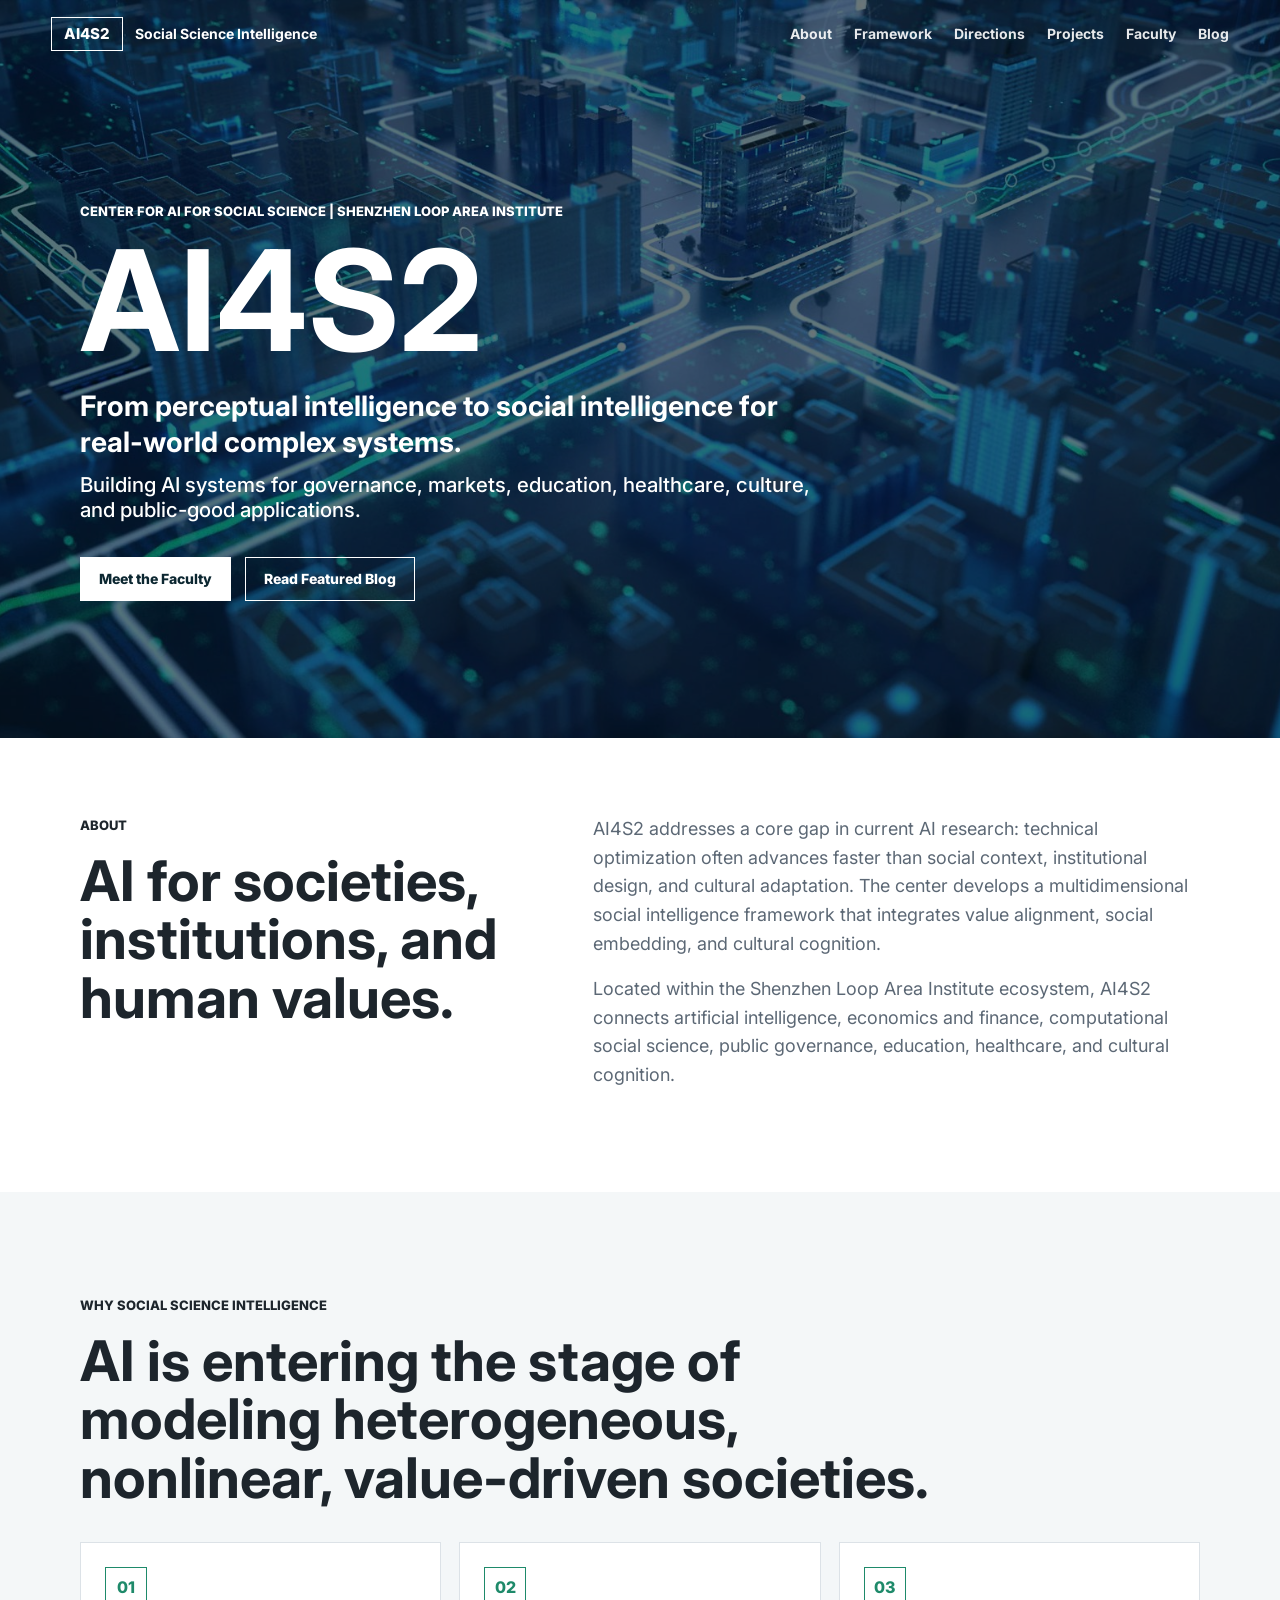
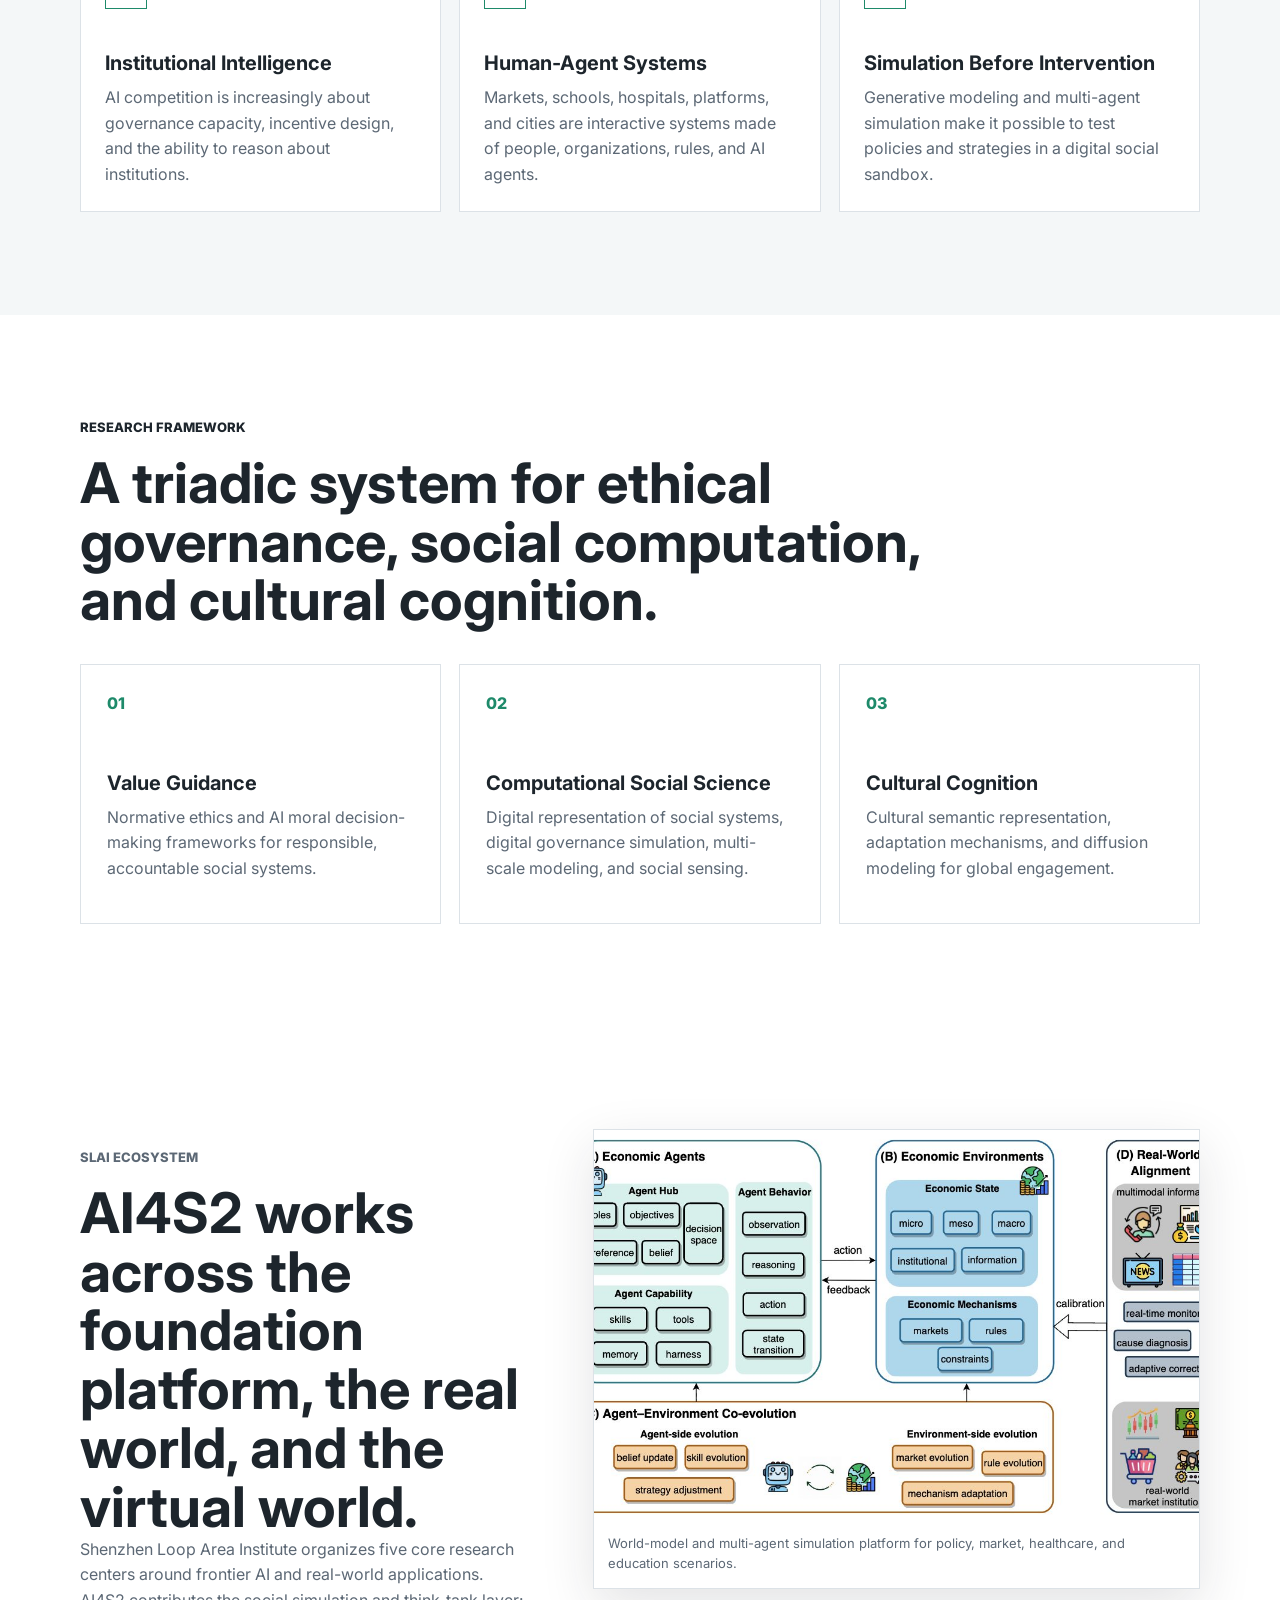
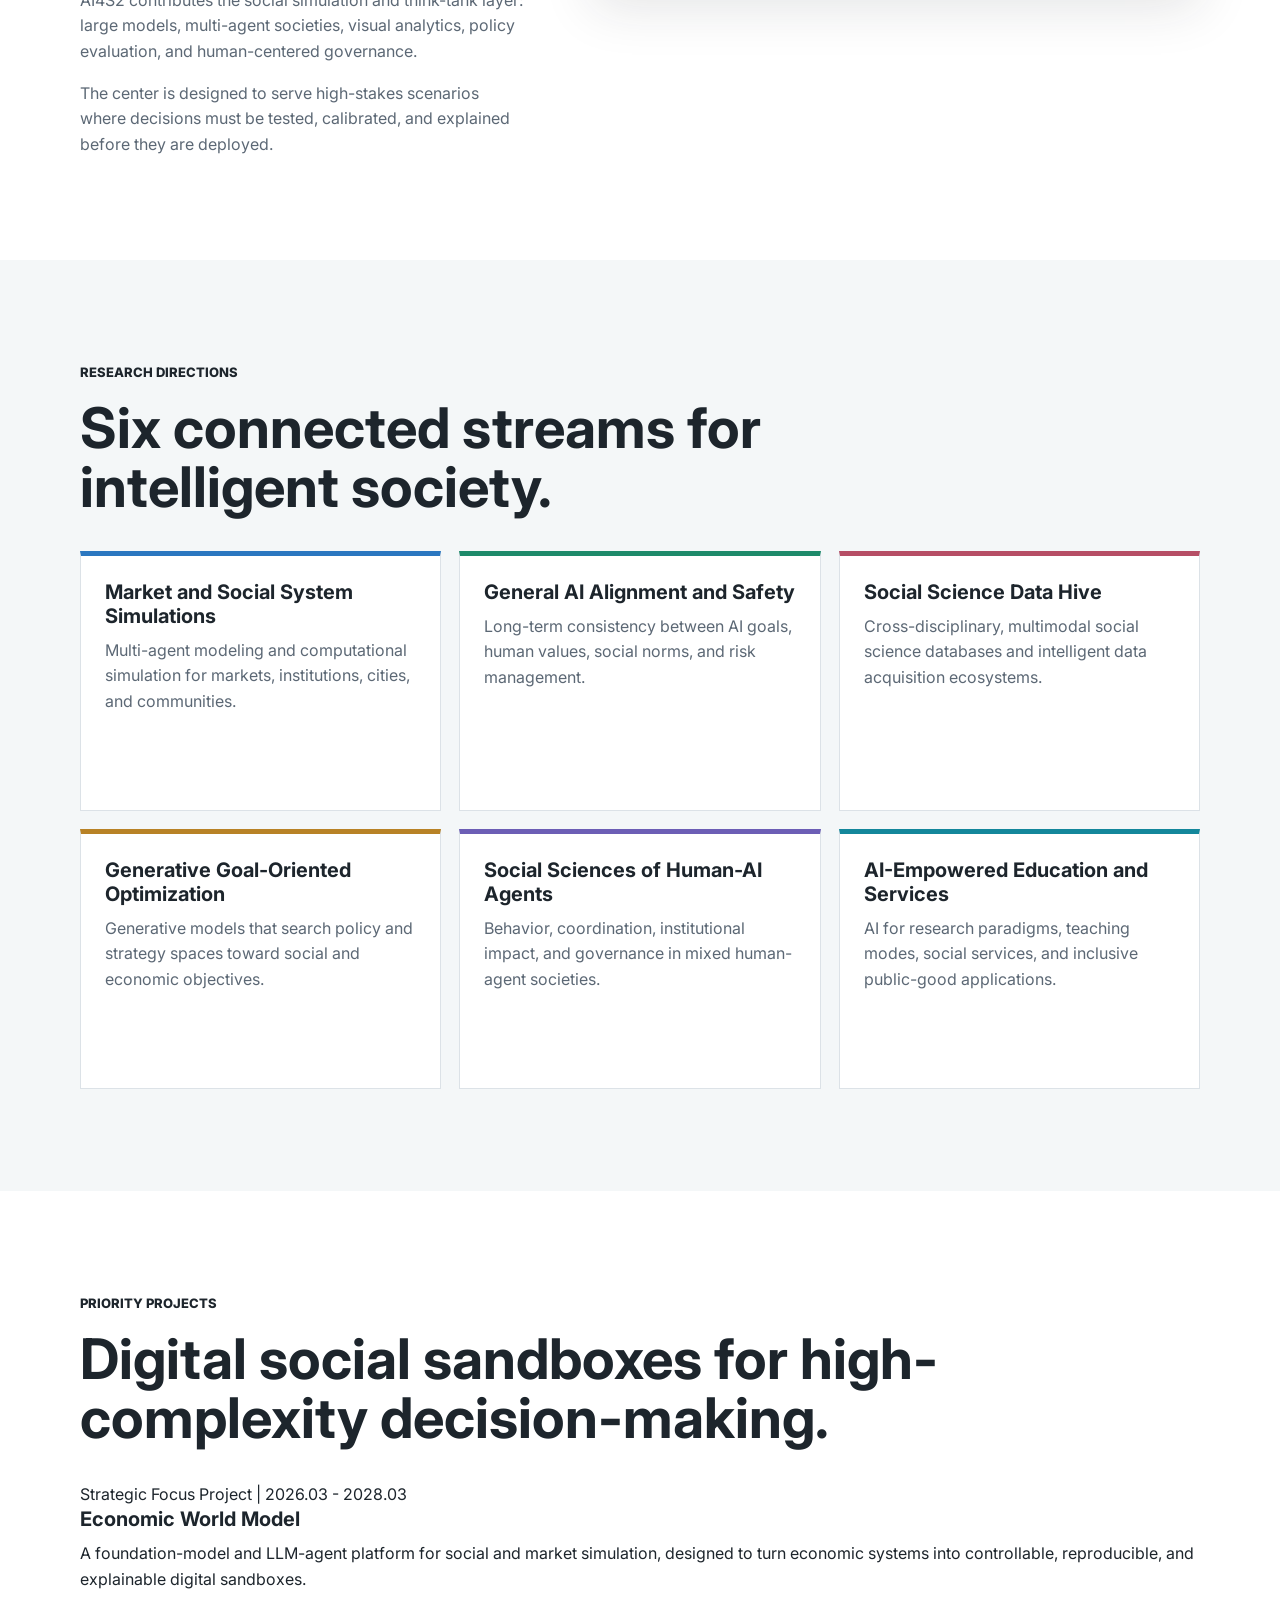
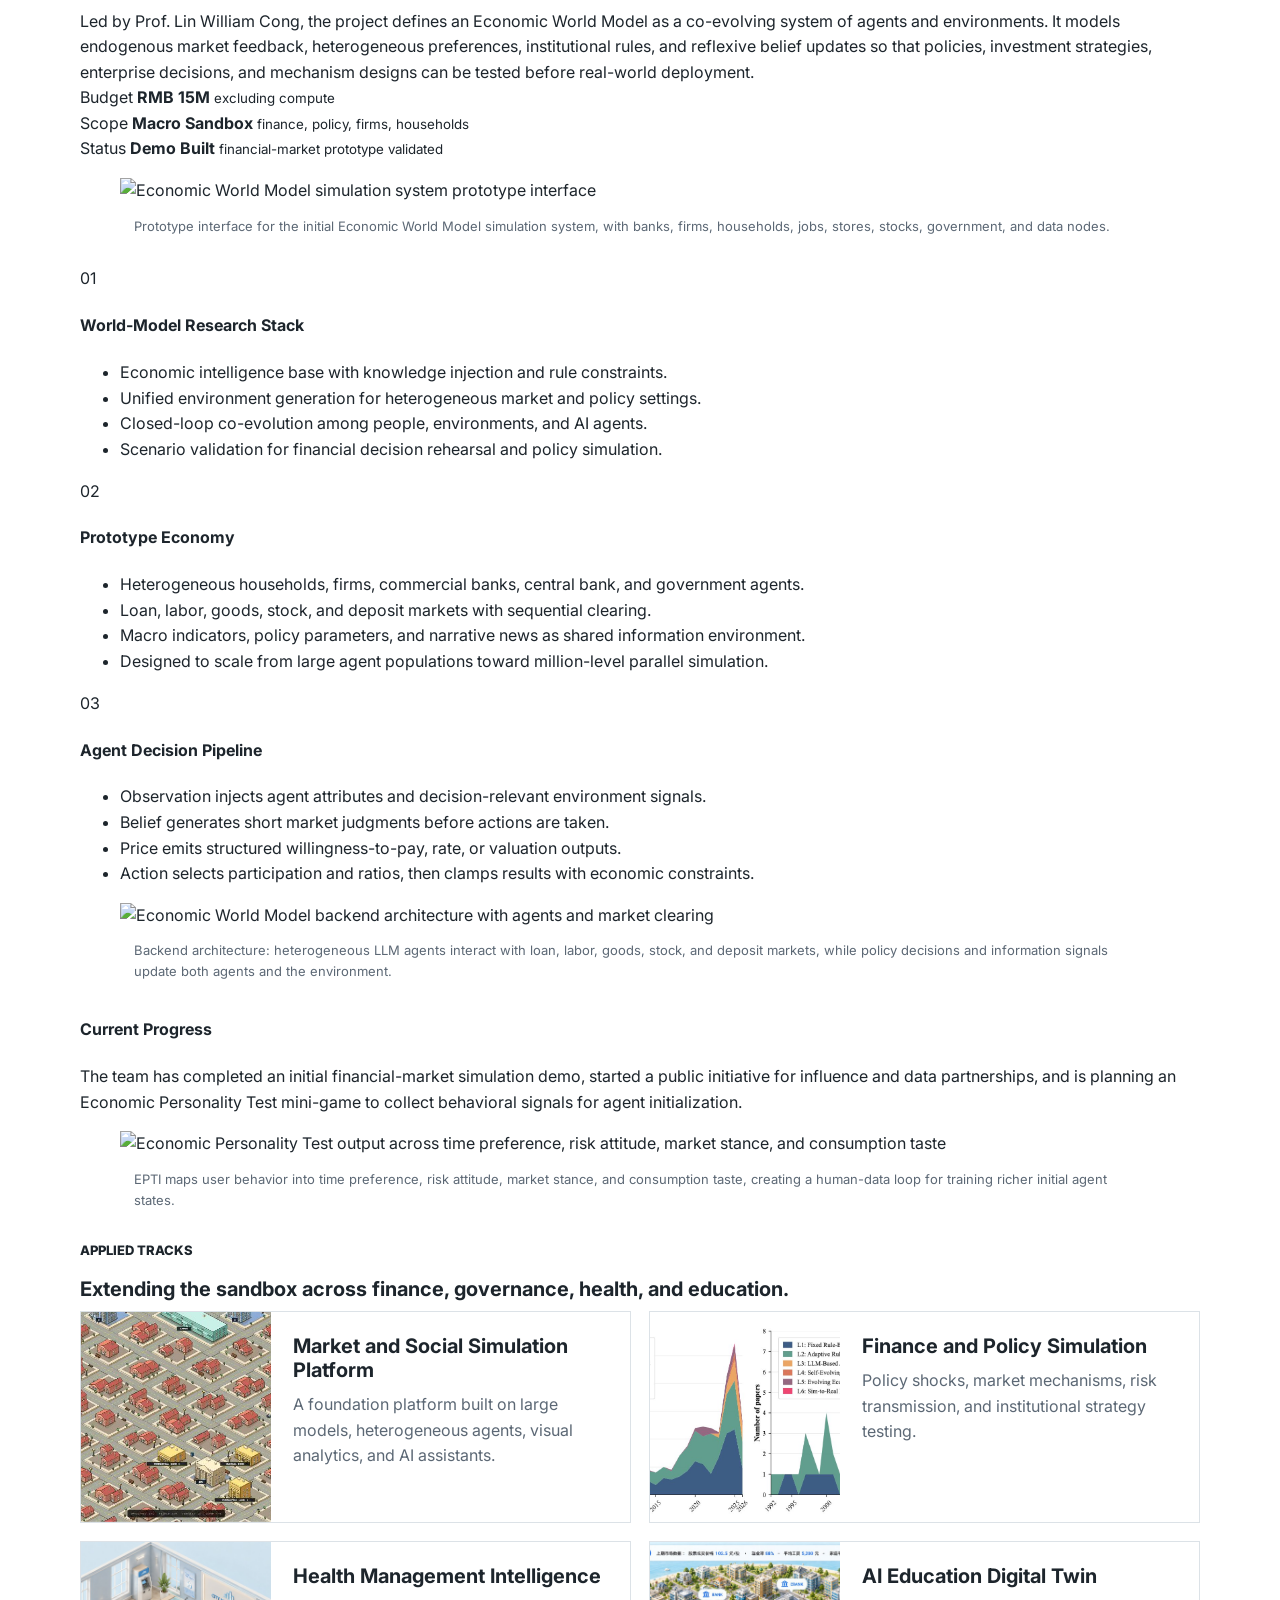
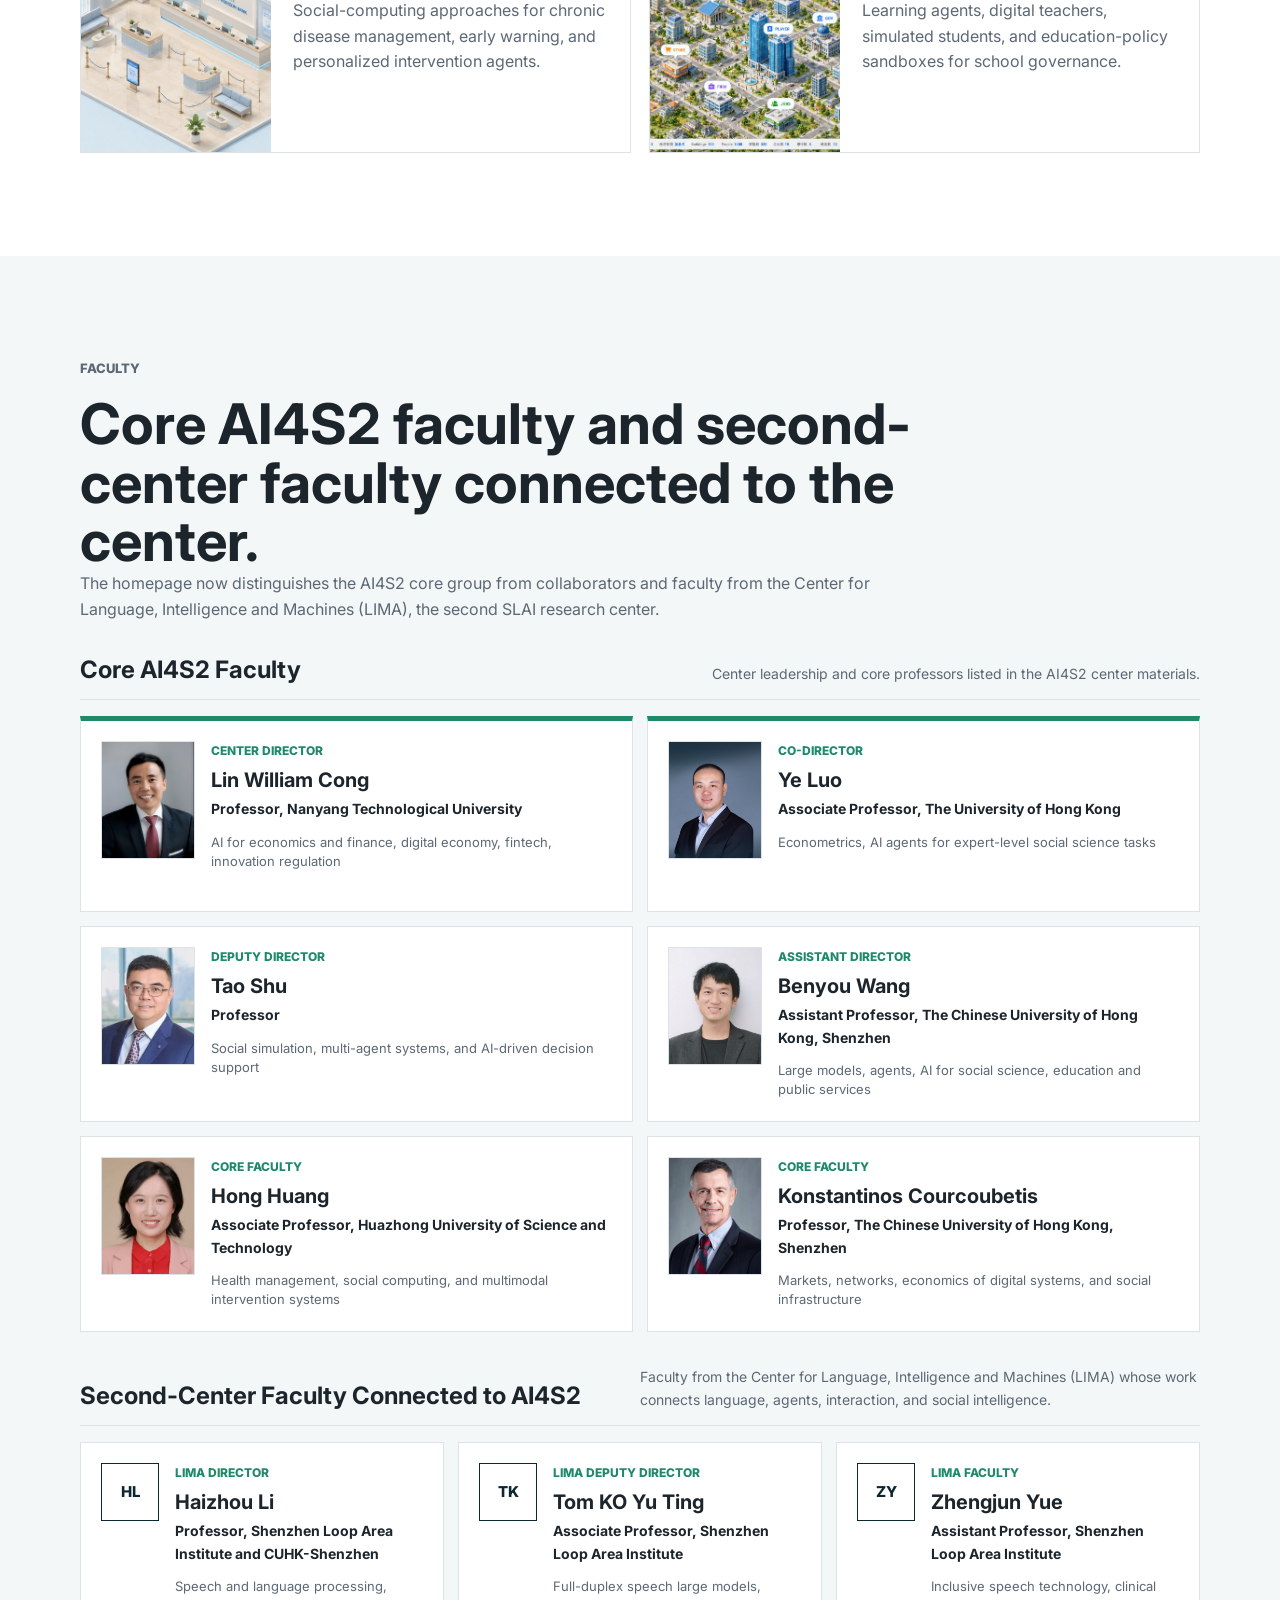
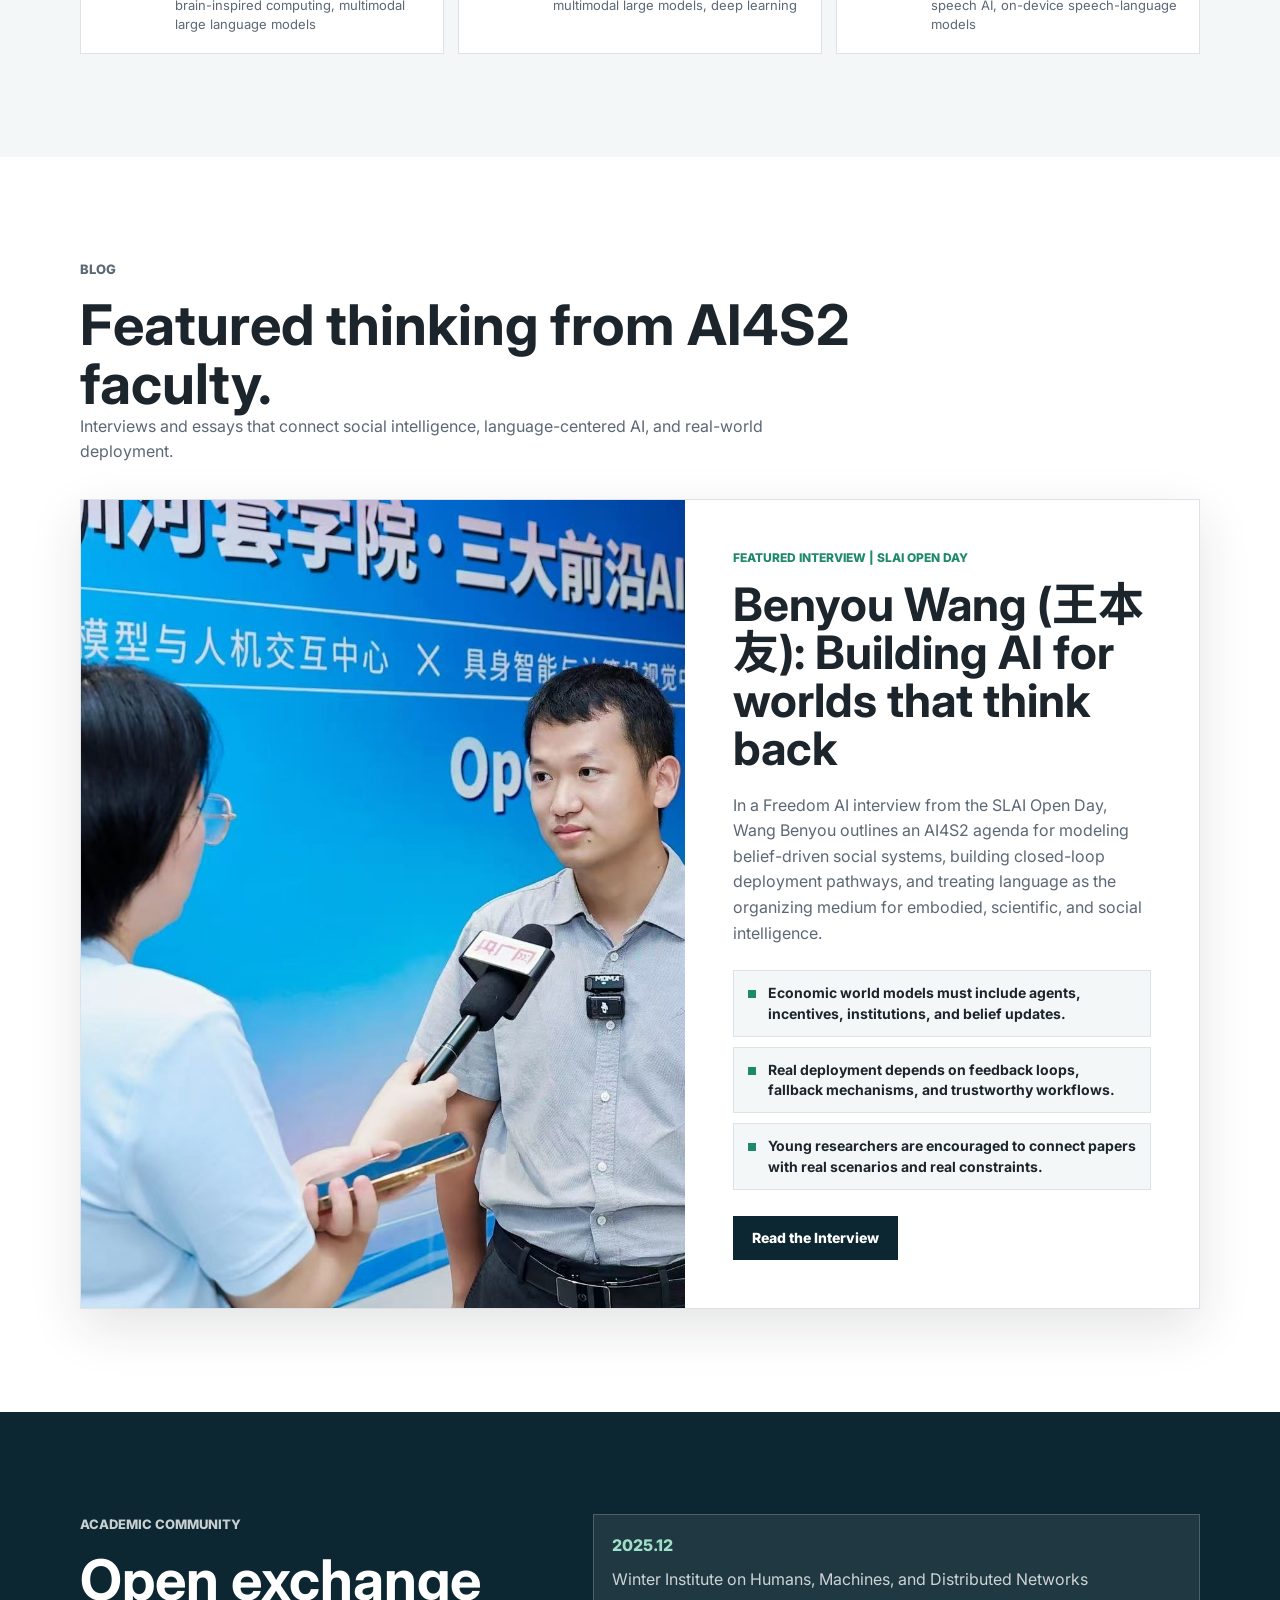
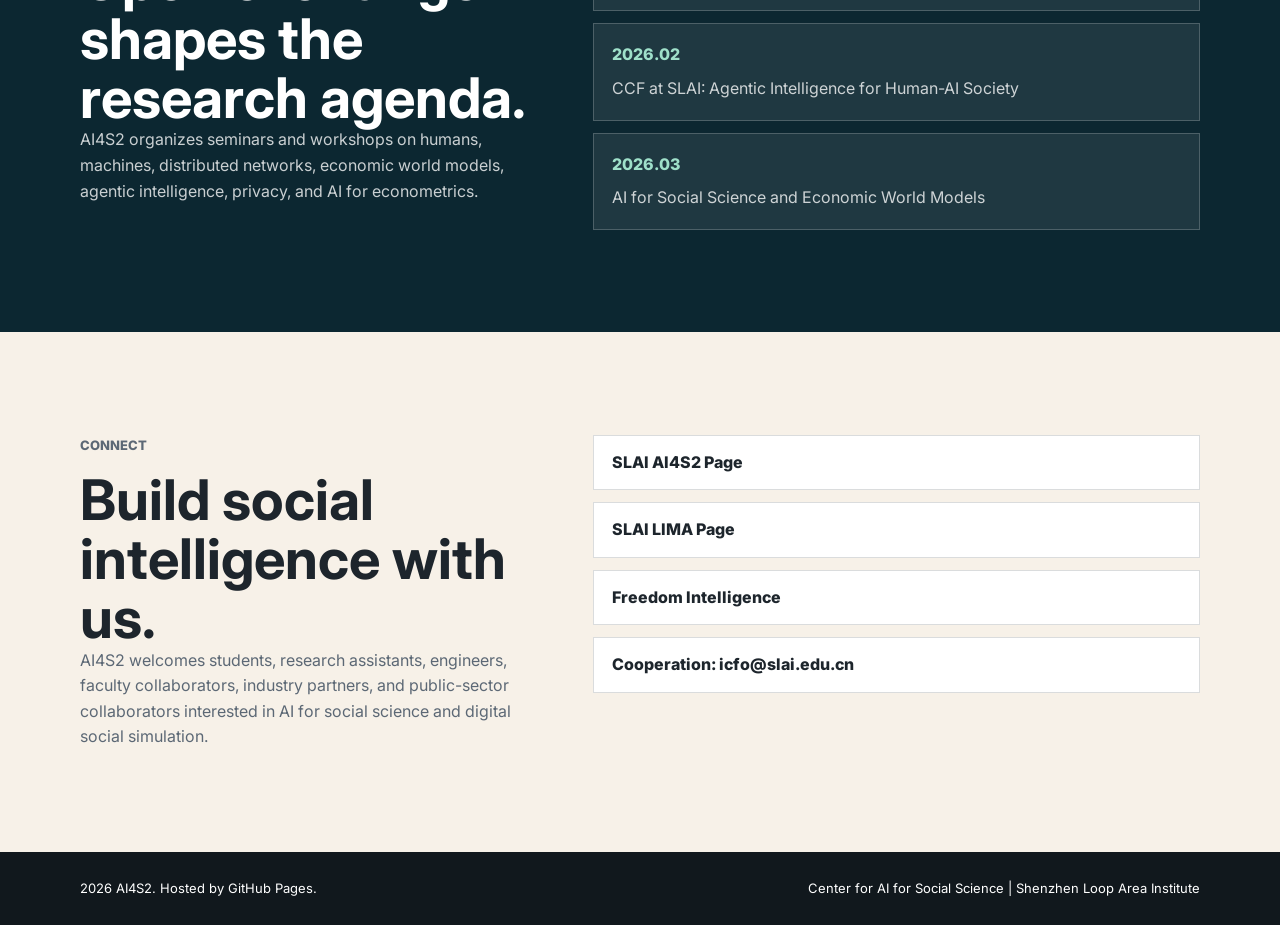
==== commit fac14ebf: "Swap Benyou Wang and Ye Luo faculty order" ====
--- a/index.html
+++ b/index.html
@@ -377,6 +377,28 @@
               </article>
               <article class="faculty-card lead has-photo">
                 <figure class="faculty-photo">
+                  <img src="./assets/media/ppt/center-introduction/image16.jpeg" alt="Ye Luo" loading="lazy" decoding="async" />
+                </figure>
+                <div>
+                  <span class="faculty-label">Co-Director</span>
+                  <h4>Ye Luo</h4>
+                  <p>Associate Professor, The University of Hong Kong</p>
+                  <span class="faculty-meta">Econometrics, AI agents for expert-level social science tasks</span>
+                </div>
+              </article>
+              <article class="faculty-card has-photo">
+                <figure class="faculty-photo">
+                  <img src="./assets/media/ppt/center-introduction/image15.jpeg" alt="Tao Shu" loading="lazy" decoding="async" />
+                </figure>
+                <div>
+                  <span class="faculty-label">Deputy Director</span>
+                  <h4>Tao Shu</h4>
+                  <p>Professor</p>
+                  <span class="faculty-meta">Social simulation, multi-agent systems, and AI-driven decision support</span>
+                </div>
+              </article>
+              <article class="faculty-card has-photo">
+                <figure class="faculty-photo">
                   <img src="./assets/media/ppt/center-introduction/image14.jpeg" alt="Benyou Wang" loading="lazy" decoding="async" />
                 </figure>
                 <div>
@@ -384,28 +406,6 @@
                   <h4>Benyou Wang</h4>
                   <p>Assistant Professor, The Chinese University of Hong Kong, Shenzhen</p>
                   <span class="faculty-meta">Large models, agents, AI for social science, education and public services</span>
-                </div>
-              </article>
-              <article class="faculty-card has-photo">
-                <figure class="faculty-photo">
-                  <img src="./assets/media/ppt/center-introduction/image15.jpeg" alt="Tao Shu" loading="lazy" decoding="async" />
-                </figure>
-                <div>
-                  <span class="faculty-label">Deputy Director</span>
-                  <h4>Tao Shu</h4>
-                  <p>Professor</p>
-                  <span class="faculty-meta">Social simulation, multi-agent systems, and AI-driven decision support</span>
-                </div>
-              </article>
-              <article class="faculty-card has-photo">
-                <figure class="faculty-photo">
-                  <img src="./assets/media/ppt/center-introduction/image16.jpeg" alt="Ye Luo" loading="lazy" decoding="async" />
-                </figure>
-                <div>
-                  <span class="faculty-label">Co-Director</span>
-                  <h4>Ye Luo</h4>
-                  <p>Associate Professor, The University of Hong Kong</p>
-                  <span class="faculty-meta">Econometrics, AI agents for expert-level social science tasks</span>
                 </div>
               </article>
               <article class="faculty-card has-photo">
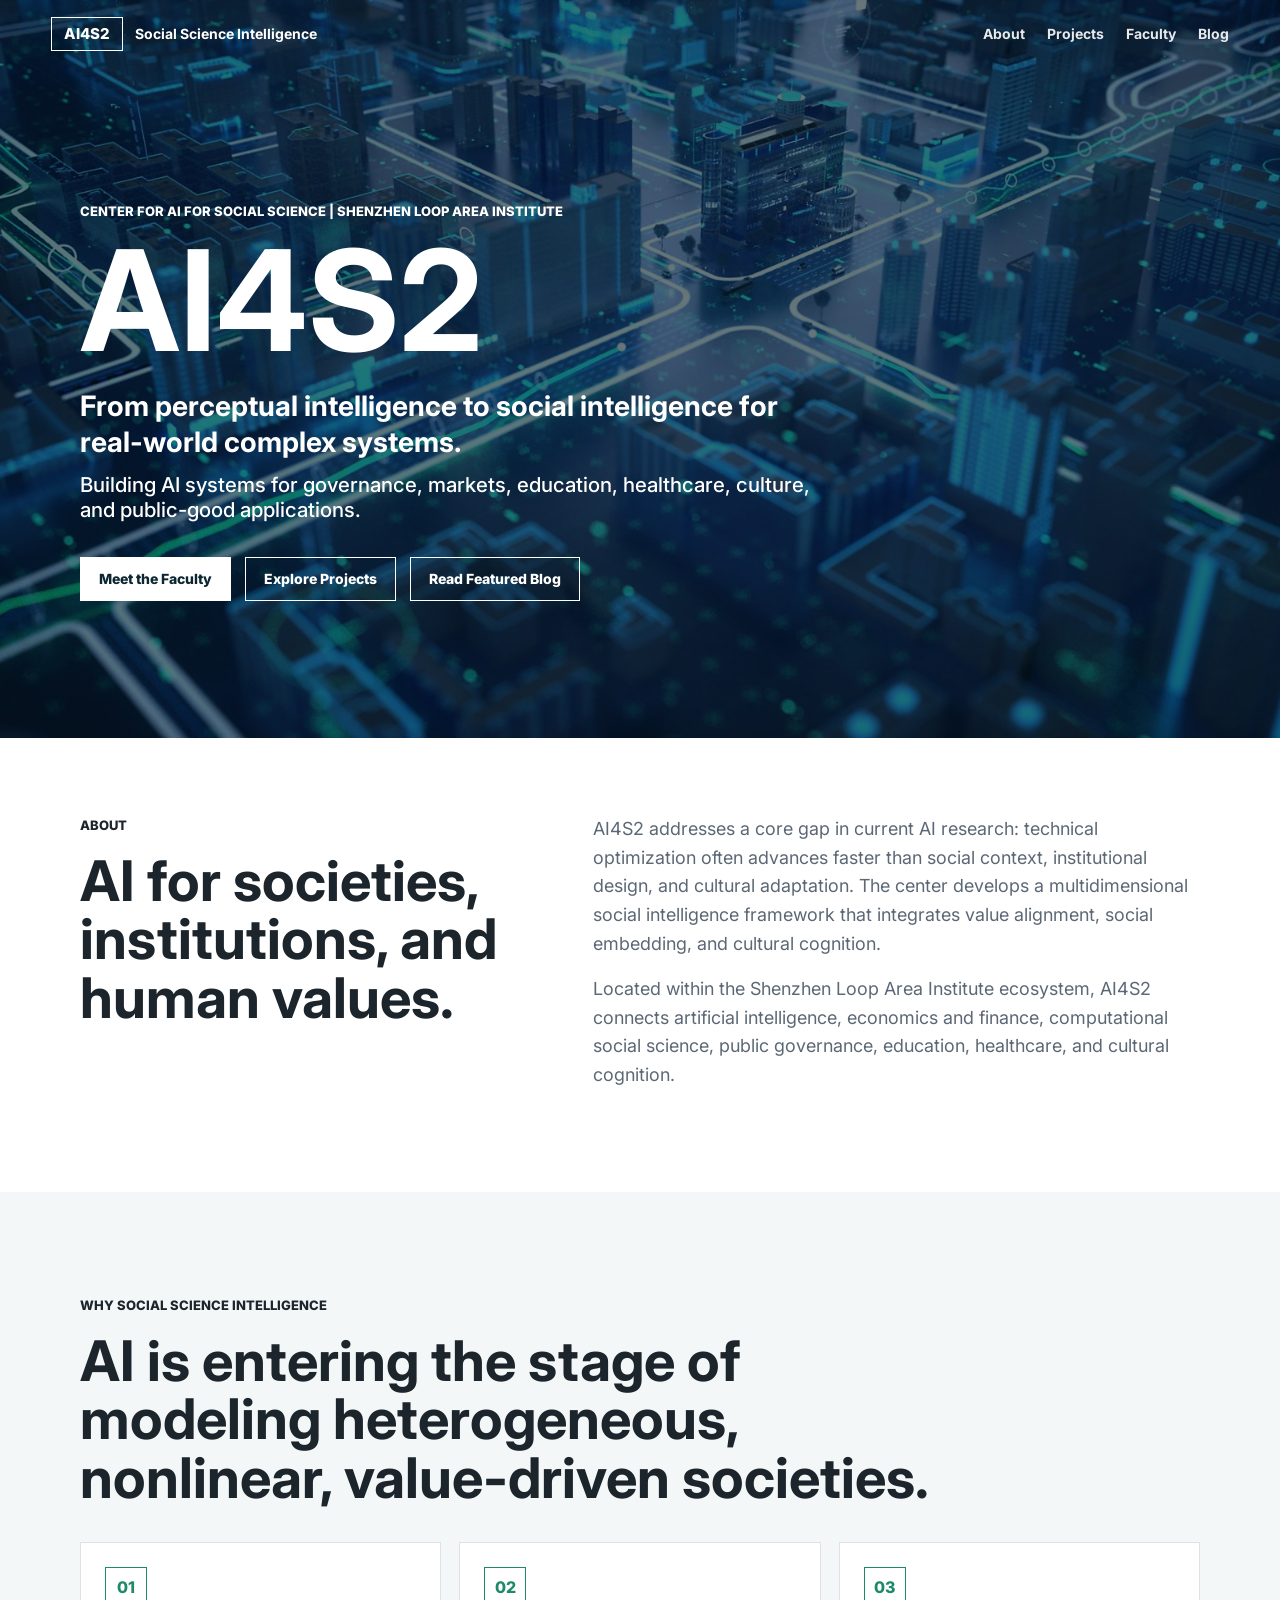
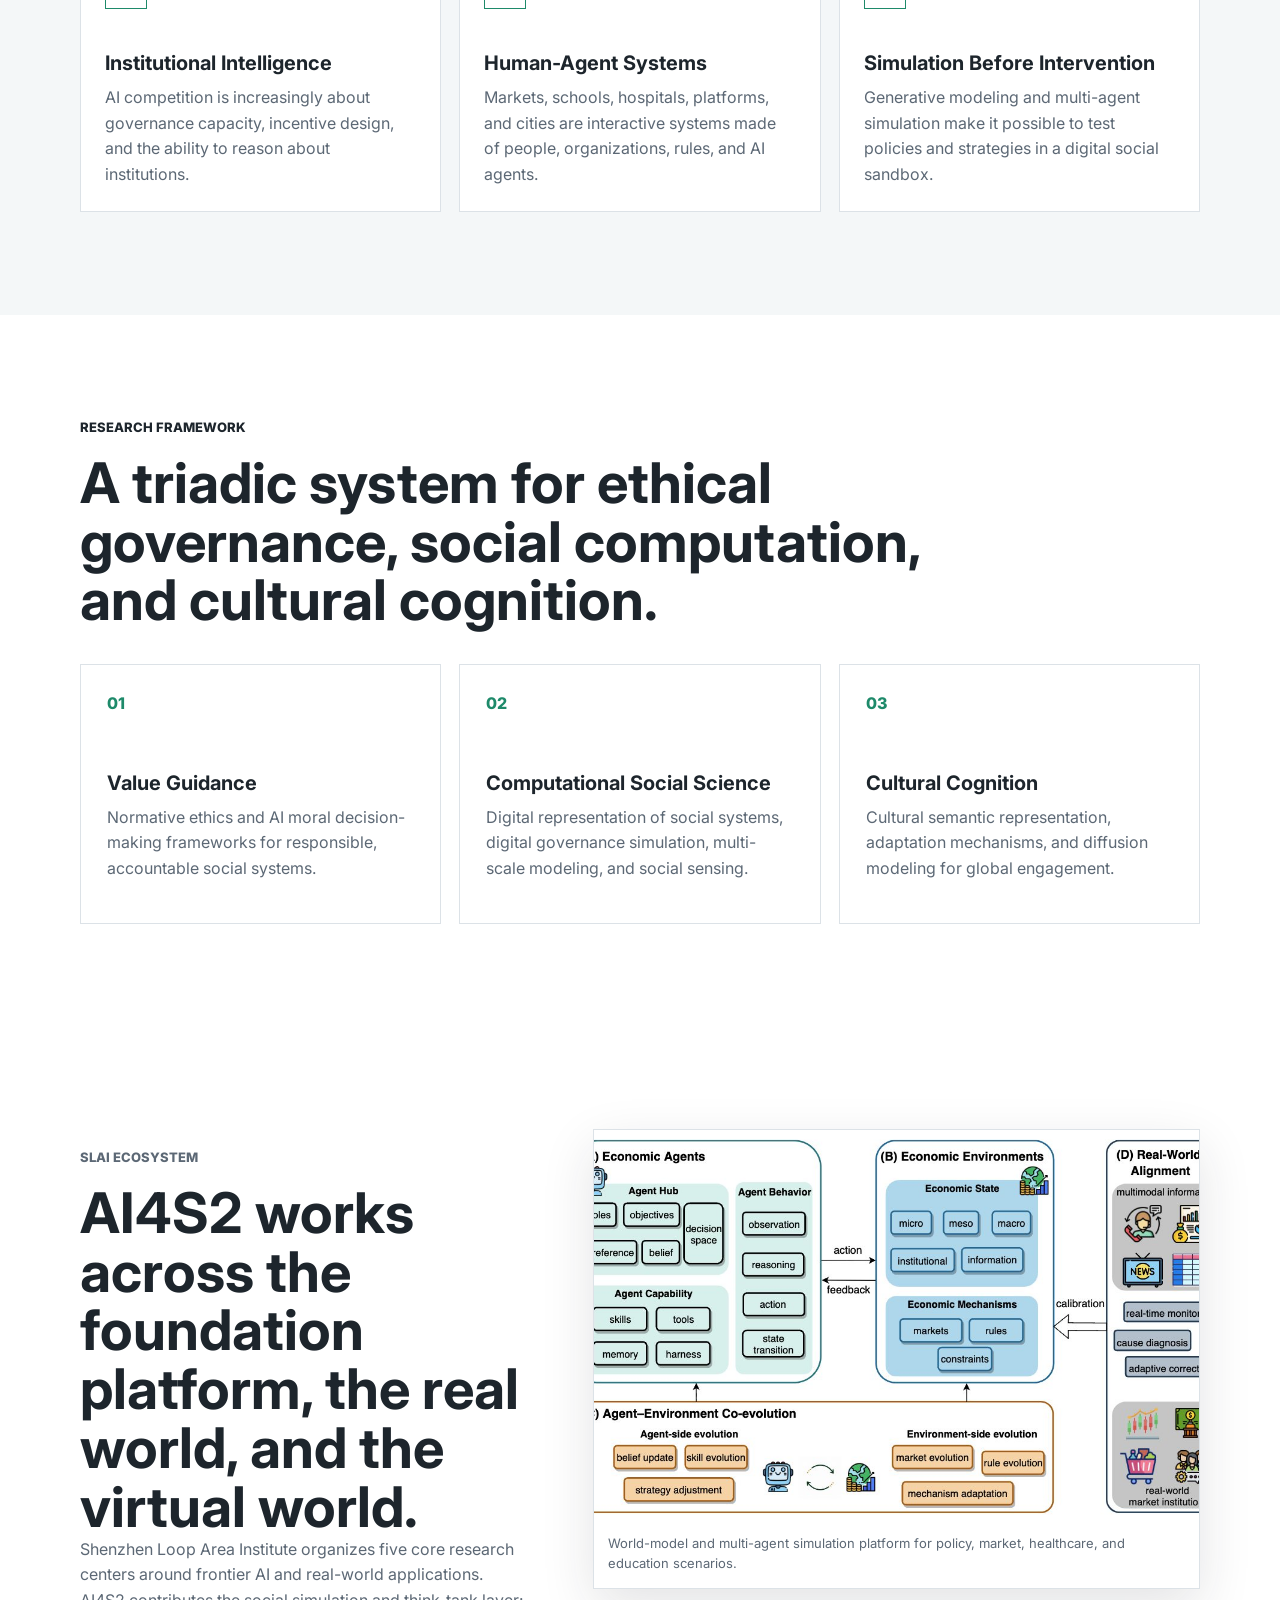
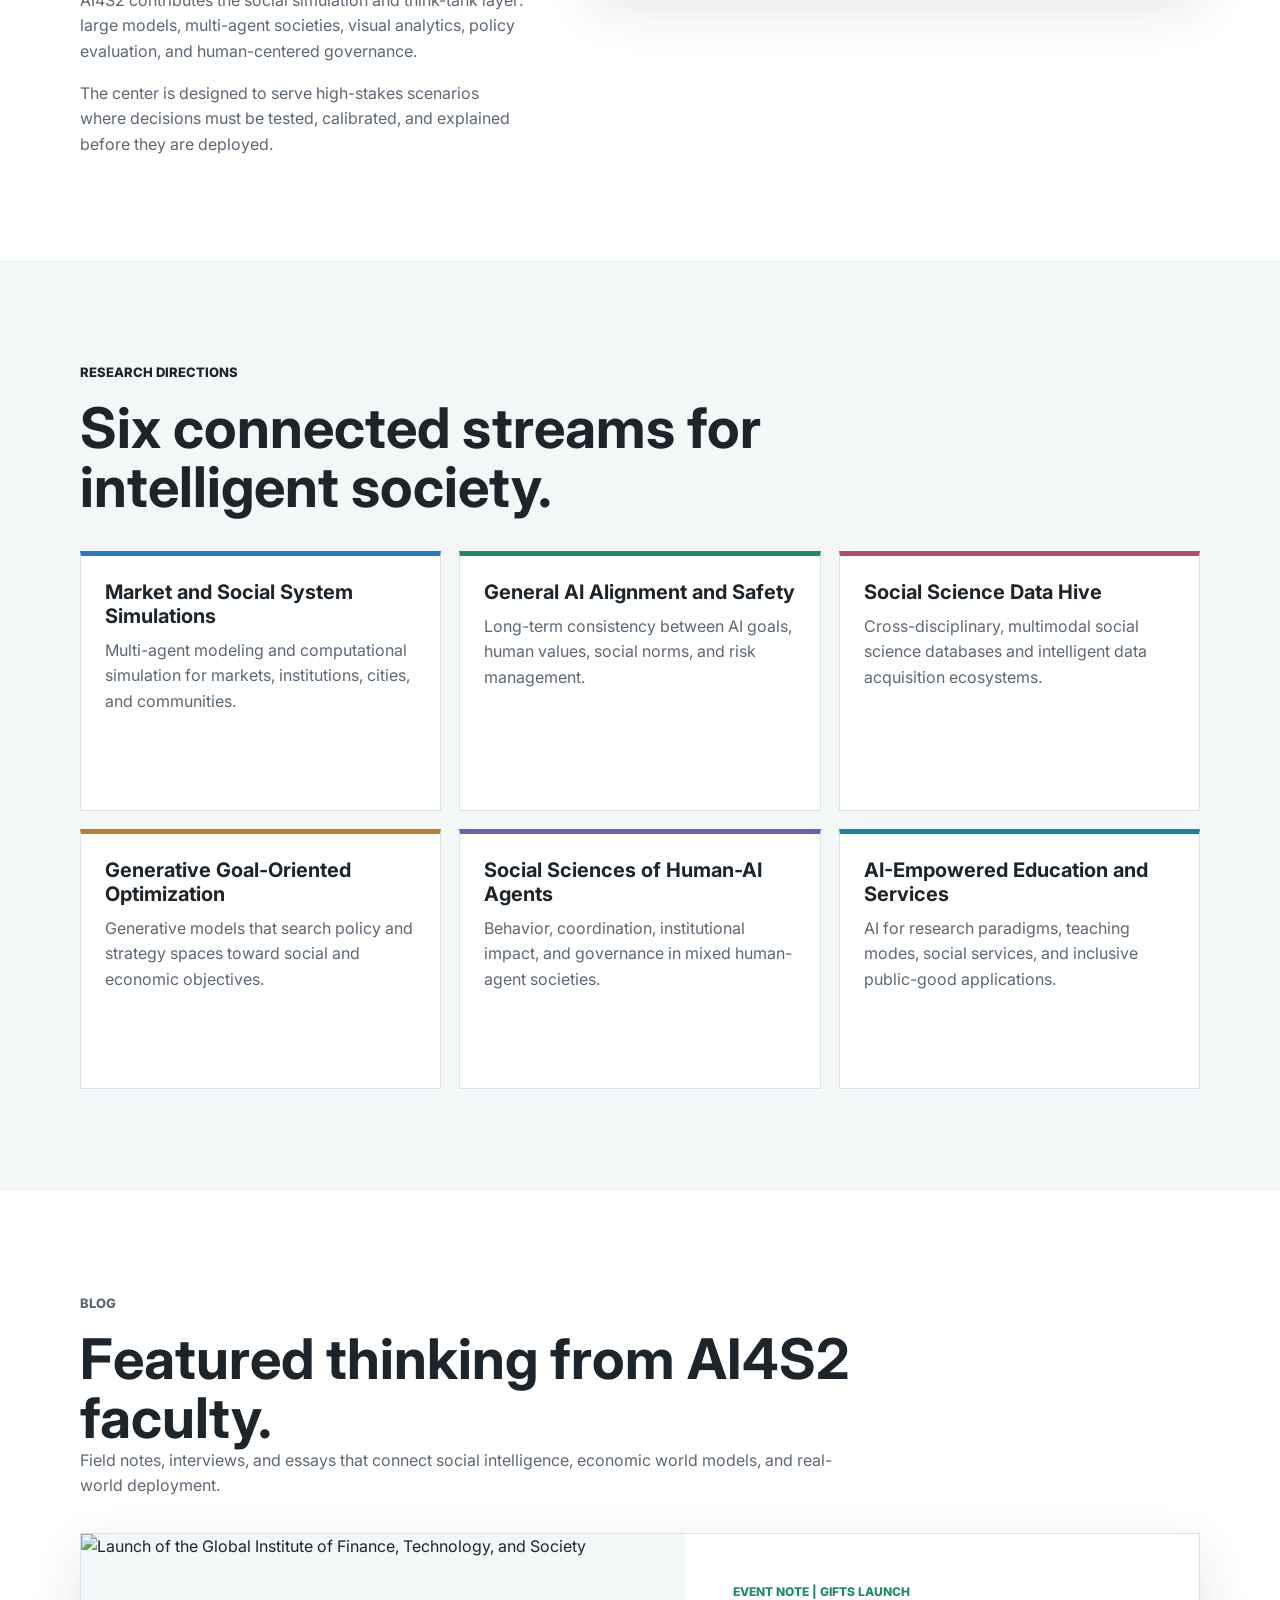
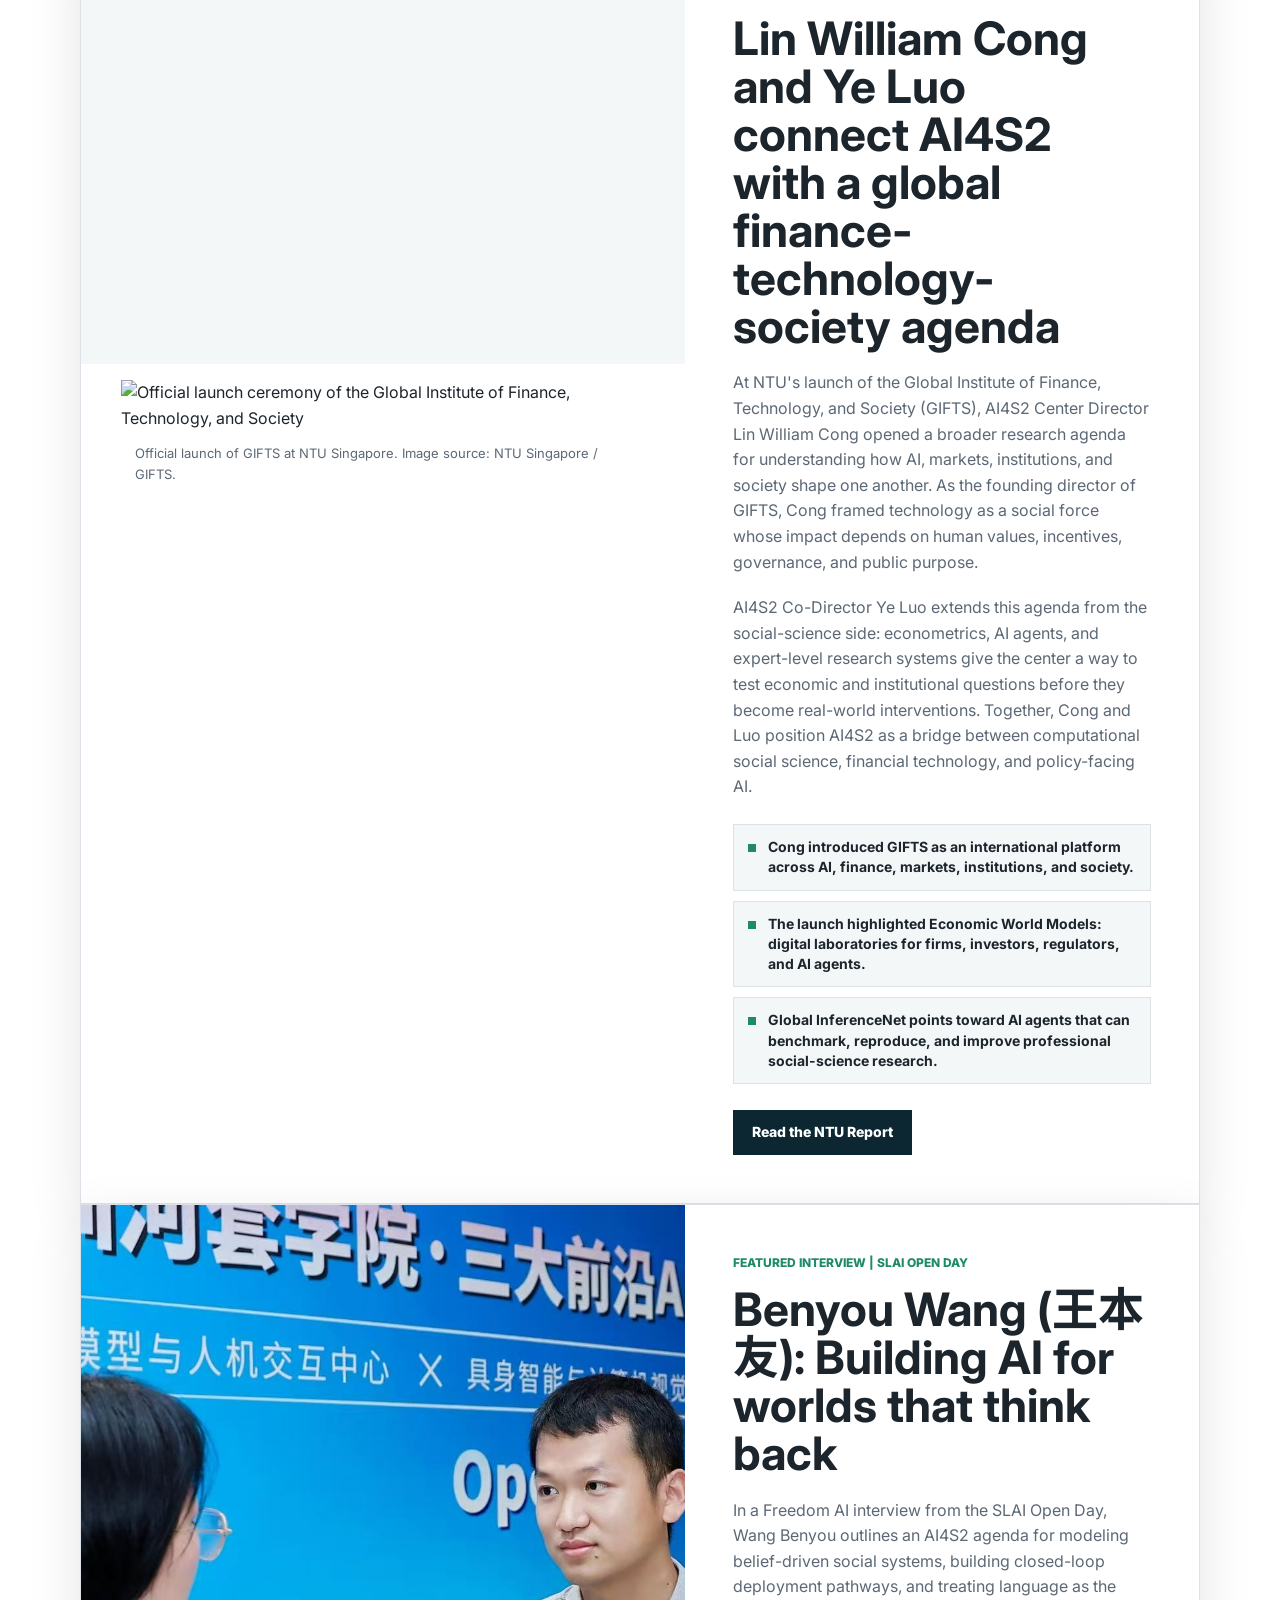
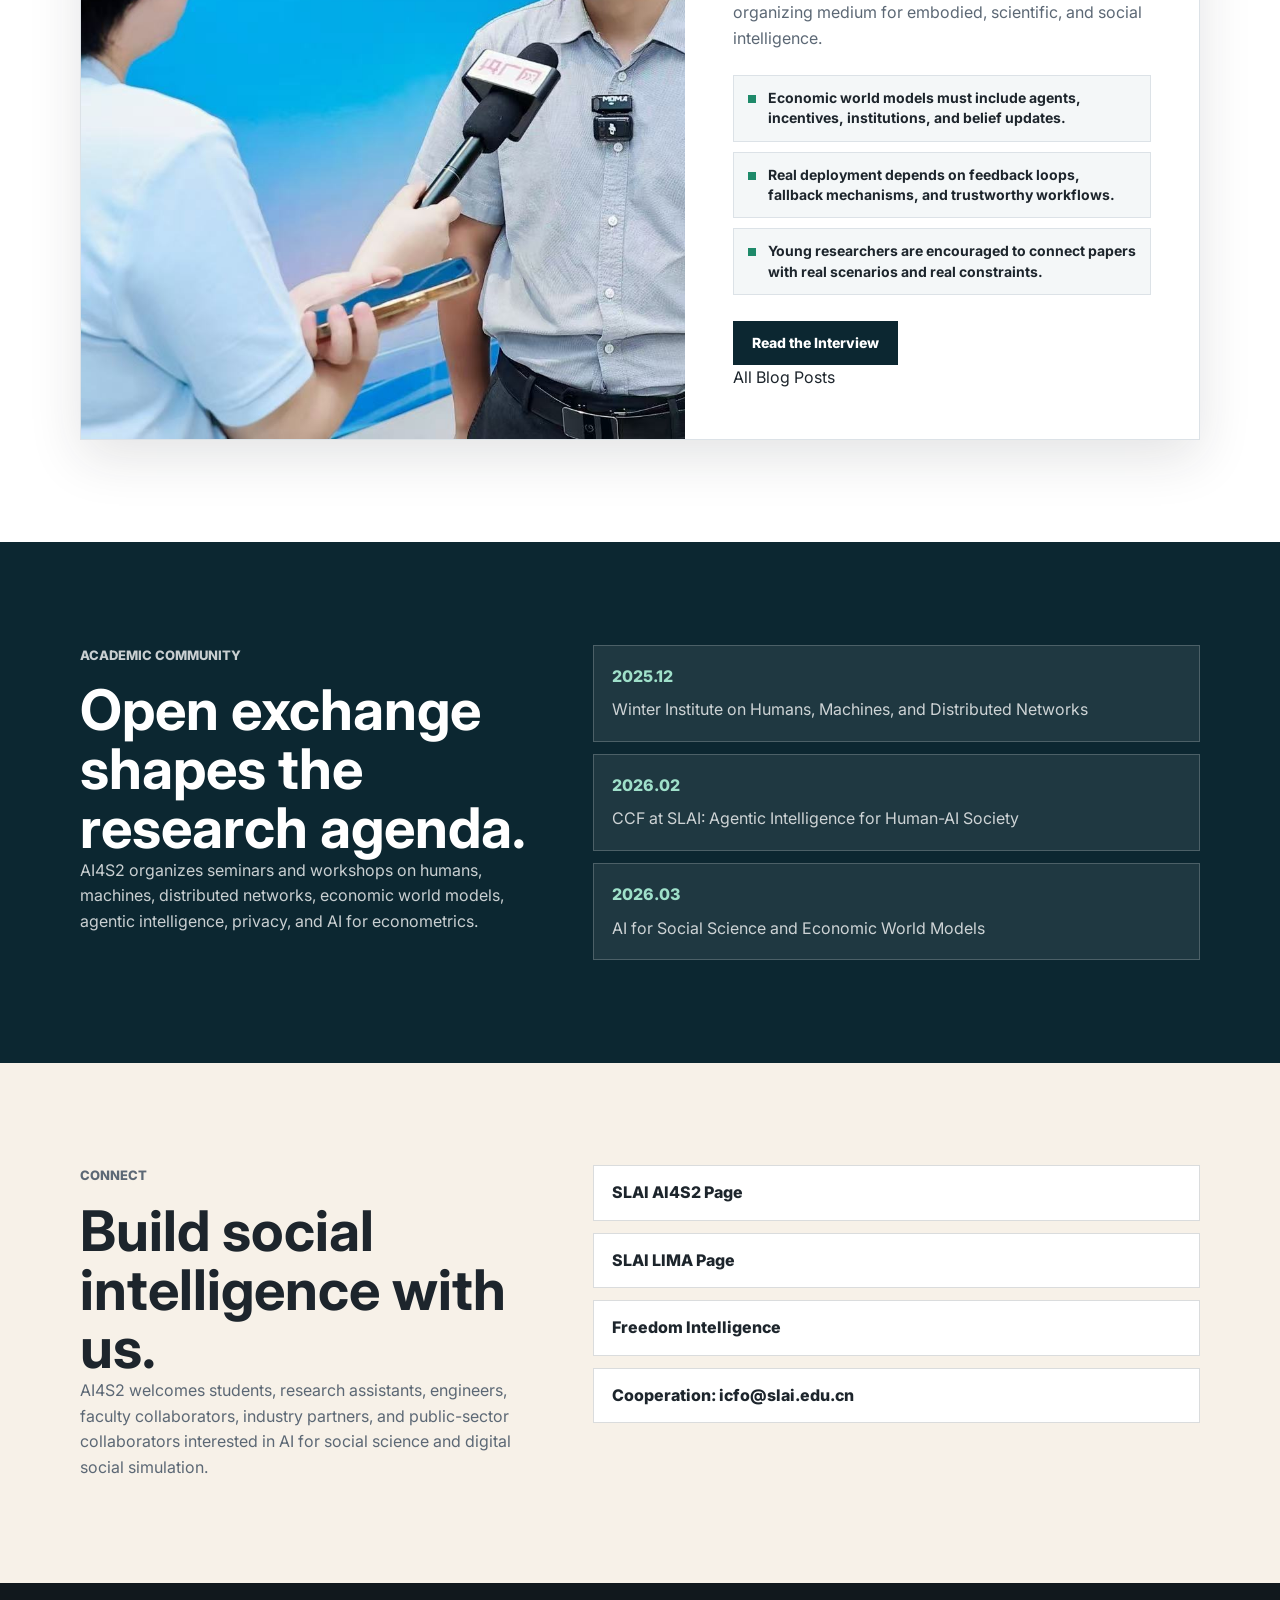
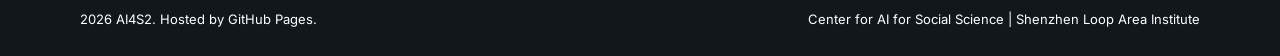
==== commit 531c6458: "Split projects and faculty pages" ====
--- a/index.html
+++ b/index.html
@@ -19,7 +19,7 @@
   </head>
   <body>
     <header class="site-header" data-header>
-      <a class="brand" href="#top" aria-label="AI4S2 home">
+      <a class="brand" href="./" aria-label="AI4S2 home">
         <span class="brand-mark">AI4S2</span>
         <span class="brand-text">Social Science Intelligence</span>
       </a>
@@ -29,12 +29,10 @@
         <span></span>
       </button>
       <nav class="site-nav" id="site-nav" data-nav>
-        <a href="#about">About</a>
-        <a href="#framework">Framework</a>
-        <a href="#directions">Directions</a>
-        <a href="#projects">Projects</a>
-        <a href="#faculty">Faculty</a>
-        <a href="#blog">Blog</a>
+        <a href="./#about">About</a>
+        <a href="./projects.html">Projects</a>
+        <a href="./faculty.html">Faculty</a>
+        <a href="./#blog">Blog</a>
       </nav>
     </header>
 
@@ -52,7 +50,8 @@
             Building AI systems for governance, markets, education, healthcare, culture, and public-good applications.
           </p>
           <div class="hero-actions">
-            <a class="button primary" href="#faculty">Meet the Faculty</a>
+            <a class="button primary" href="./faculty.html">Meet the Faculty</a>
+            <a class="button secondary" href="./projects.html">Explore Projects</a>
             <a class="button secondary" href="#blog">Read Featured Blog</a>
           </div>
         </div>
@@ -187,289 +186,7 @@
         </div>
       </section>
 
-      <section class="section project-section" id="projects">
-        <div class="section-inner">
-          <div class="section-heading wide">
-            <p class="section-kicker">Priority Projects</p>
-            <h2>Digital social sandboxes for high-complexity decision-making.</h2>
-          </div>
-
-          <article class="project-feature">
-            <div class="project-feature-copy">
-              <span class="project-label">Strategic Focus Project | 2026.03 - 2028.03</span>
-              <h3>Economic World Model</h3>
-              <p class="project-lede">
-                A foundation-model and LLM-agent platform for social and market simulation, designed to turn economic
-                systems into controllable, reproducible, and explainable digital sandboxes.
-              </p>
-              <p>
-                Led by Prof. Lin William Cong, the project defines an Economic World Model as a co-evolving system of
-                agents and environments. It models endogenous market feedback, heterogeneous preferences, institutional
-                rules, and reflexive belief updates so that policies, investment strategies, enterprise decisions, and
-                mechanism designs can be tested before real-world deployment.
-              </p>
-              <div class="project-meta-grid" aria-label="Economic World Model project facts">
-                <div>
-                  <span>Budget</span>
-                  <strong>RMB 15M</strong>
-                  <small>excluding compute</small>
-                </div>
-                <div>
-                  <span>Scope</span>
-                  <strong>Macro Sandbox</strong>
-                  <small>finance, policy, firms, households</small>
-                </div>
-                <div>
-                  <span>Status</span>
-                  <strong>Demo Built</strong>
-                  <small>financial-market prototype validated</small>
-                </div>
-              </div>
-            </div>
-            <figure class="project-feature-visual">
-              <img
-                src="./assets/img/economic-world-model-system.jpg"
-                alt="Economic World Model simulation system prototype interface"
-                loading="lazy"
-                decoding="async"
-              />
-              <figcaption>
-                Prototype interface for the initial Economic World Model simulation system, with banks, firms,
-                households, jobs, stores, stocks, government, and data nodes.
-              </figcaption>
-            </figure>
-          </article>
-
-          <div class="project-detail-grid">
-            <article class="project-detail-card accent-blue">
-              <span class="project-number">01</span>
-              <h4>World-Model Research Stack</h4>
-              <ul>
-                <li>Economic intelligence base with knowledge injection and rule constraints.</li>
-                <li>Unified environment generation for heterogeneous market and policy settings.</li>
-                <li>Closed-loop co-evolution among people, environments, and AI agents.</li>
-                <li>Scenario validation for financial decision rehearsal and policy simulation.</li>
-              </ul>
-            </article>
-            <article class="project-detail-card accent-green">
-              <span class="project-number">02</span>
-              <h4>Prototype Economy</h4>
-              <ul>
-                <li>Heterogeneous households, firms, commercial banks, central bank, and government agents.</li>
-                <li>Loan, labor, goods, stock, and deposit markets with sequential clearing.</li>
-                <li>Macro indicators, policy parameters, and narrative news as shared information environment.</li>
-                <li>Designed to scale from large agent populations toward million-level parallel simulation.</li>
-              </ul>
-            </article>
-            <article class="project-detail-card accent-rose">
-              <span class="project-number">03</span>
-              <h4>Agent Decision Pipeline</h4>
-              <ul>
-                <li>Observation injects agent attributes and decision-relevant environment signals.</li>
-                <li>Belief generates short market judgments before actions are taken.</li>
-                <li>Price emits structured willingness-to-pay, rate, or valuation outputs.</li>
-                <li>Action selects participation and ratios, then clamps results with economic constraints.</li>
-              </ul>
-            </article>
-          </div>
-
-          <div class="project-visual-grid">
-            <figure class="project-visual-panel">
-              <img
-                src="./assets/img/economic-world-model-architecture.jpg"
-                alt="Economic World Model backend architecture with agents and market clearing"
-                loading="lazy"
-                decoding="async"
-              />
-              <figcaption>
-                Backend architecture: heterogeneous LLM agents interact with loan, labor, goods, stock, and deposit
-                markets, while policy decisions and information signals update both agents and the environment.
-              </figcaption>
-            </figure>
-            <div class="project-side-stack">
-              <article class="project-note">
-                <h4>Current Progress</h4>
-                <p>
-                  The team has completed an initial financial-market simulation demo, started a public initiative for
-                  influence and data partnerships, and is planning an Economic Personality Test mini-game to collect
-                  behavioral signals for agent initialization.
-                </p>
-              </article>
-              <figure class="project-visual-panel compact">
-                <img
-                  src="./assets/img/economic-personality-epti.png"
-                  alt="Economic Personality Test output across time preference, risk attitude, market stance, and consumption taste"
-                  loading="lazy"
-                  decoding="async"
-                />
-                <figcaption>
-                  EPTI maps user behavior into time preference, risk attitude, market stance, and consumption taste,
-                  creating a human-data loop for training richer initial agent states.
-                </figcaption>
-              </figure>
-            </div>
-          </div>
-
-          <div class="project-subheading">
-            <p class="section-kicker">Applied Tracks</p>
-            <h3>Extending the sandbox across finance, governance, health, and education.</h3>
-          </div>
-          <div class="project-grid">
-            <article class="project-card">
-              <img src="./assets/img/deck01_13.jpg" alt="Economic world model interface" />
-              <div>
-                <h3>Market and Social Simulation Platform</h3>
-                <p>A foundation platform built on large models, heterogeneous agents, visual analytics, and AI assistants.</p>
-              </div>
-            </article>
-            <article class="project-card">
-              <img src="./assets/img/deck01_23.jpg" alt="Financial market simulation metrics" />
-              <div>
-                <h3>Finance and Policy Simulation</h3>
-                <p>Policy shocks, market mechanisms, risk transmission, and institutional strategy testing.</p>
-              </div>
-            </article>
-            <article class="project-card">
-              <img src="./assets/img/deck01_09.jpg" alt="Healthcare digital twin scene" />
-              <div>
-                <h3>Health Management Intelligence</h3>
-                <p>Social-computing approaches for chronic disease management, early warning, and personalized intervention agents.</p>
-              </div>
-            </article>
-            <article class="project-card">
-              <img src="./assets/img/deck01_08.jpg" alt="Education digital twin scene" />
-              <div>
-                <h3>AI Education Digital Twin</h3>
-                <p>Learning agents, digital teachers, simulated students, and education-policy sandboxes for school governance.</p>
-              </div>
-            </article>
-          </div>
-        </div>
-      </section>
-
-      <section class="section muted faculty-section" id="faculty">
-        <div class="section-inner">
-          <div class="section-heading wide">
-            <p class="section-kicker">Faculty</p>
-            <h2>Core AI4S2 faculty and second-center faculty connected to the center.</h2>
-            <p>
-              The homepage now distinguishes the AI4S2 core group from collaborators and faculty from the Center for
-              Language, Intelligence and Machines (LIMA), the second SLAI research center.
-            </p>
-          </div>
-
-          <div class="faculty-group">
-            <div class="faculty-group-head">
-              <h3>Core AI4S2 Faculty</h3>
-              <p>Center leadership and core professors listed in the AI4S2 center materials.</p>
-            </div>
-            <div class="faculty-grid">
-              <article class="faculty-card lead has-photo">
-                <figure class="faculty-photo">
-                  <img src="./assets/media/ppt/center-introduction/image13.png" alt="Lin William Cong" loading="lazy" decoding="async" />
-                </figure>
-                <div>
-                  <span class="faculty-label">Center Director</span>
-                  <h4>Lin William Cong</h4>
-                  <p>Professor, Nanyang Technological University</p>
-                  <span class="faculty-meta">AI for economics and finance, digital economy, fintech, innovation regulation</span>
-                </div>
-              </article>
-              <article class="faculty-card lead has-photo">
-                <figure class="faculty-photo">
-                  <img src="./assets/media/ppt/center-introduction/image16.jpeg" alt="Ye Luo" loading="lazy" decoding="async" />
-                </figure>
-                <div>
-                  <span class="faculty-label">Co-Director</span>
-                  <h4>Ye Luo</h4>
-                  <p>Associate Professor, The University of Hong Kong</p>
-                  <span class="faculty-meta">Econometrics, AI agents for expert-level social science tasks</span>
-                </div>
-              </article>
-              <article class="faculty-card has-photo">
-                <figure class="faculty-photo">
-                  <img src="./assets/media/ppt/center-introduction/image15.jpeg" alt="Tao Shu" loading="lazy" decoding="async" />
-                </figure>
-                <div>
-                  <span class="faculty-label">Deputy Director</span>
-                  <h4>Tao Shu</h4>
-                  <p>Professor</p>
-                  <span class="faculty-meta">Social simulation, multi-agent systems, and AI-driven decision support</span>
-                </div>
-              </article>
-              <article class="faculty-card has-photo">
-                <figure class="faculty-photo">
-                  <img src="./assets/media/ppt/center-introduction/image14.jpeg" alt="Benyou Wang" loading="lazy" decoding="async" />
-                </figure>
-                <div>
-                  <span class="faculty-label">Assistant Director</span>
-                  <h4>Benyou Wang</h4>
-                  <p>Assistant Professor, The Chinese University of Hong Kong, Shenzhen</p>
-                  <span class="faculty-meta">Large models, agents, AI for social science, education and public services</span>
-                </div>
-              </article>
-              <article class="faculty-card has-photo">
-                <figure class="faculty-photo">
-                  <img src="./assets/media/ppt/center-introduction/image12.jpeg" alt="Hong Huang" loading="lazy" decoding="async" />
-                </figure>
-                <div>
-                  <span class="faculty-label">Core Faculty</span>
-                  <h4>Hong Huang</h4>
-                  <p>Associate Professor, Huazhong University of Science and Technology</p>
-                  <span class="faculty-meta">Health management, social computing, and multimodal intervention systems</span>
-                </div>
-              </article>
-              <article class="faculty-card has-photo">
-                <figure class="faculty-photo">
-                  <img src="./assets/media/ppt/center-introduction/image17.png" alt="Konstantinos Courcoubetis" loading="lazy" decoding="async" />
-                </figure>
-                <div>
-                  <span class="faculty-label">Core Faculty</span>
-                  <h4>Konstantinos Courcoubetis</h4>
-                  <p>Professor, The Chinese University of Hong Kong, Shenzhen</p>
-                  <span class="faculty-meta">Markets, networks, economics of digital systems, and social infrastructure</span>
-                </div>
-              </article>
-            </div>
-          </div>
-
-          <div class="faculty-group">
-            <div class="faculty-group-head">
-              <h3>Second-Center Faculty Connected to AI4S2</h3>
-              <p>Faculty from the Center for Language, Intelligence and Machines (LIMA) whose work connects language, agents, interaction, and social intelligence.</p>
-            </div>
-            <div class="faculty-grid compact">
-              <article class="faculty-card">
-                <div class="faculty-avatar">HL</div>
-                <div>
-                  <span class="faculty-label">LIMA Director</span>
-                  <h4>Haizhou Li</h4>
-                  <p>Professor, Shenzhen Loop Area Institute and CUHK-Shenzhen</p>
-                  <span class="faculty-meta">Speech and language processing, brain-inspired computing, multimodal large language models</span>
-                </div>
-              </article>
-              <article class="faculty-card">
-                <div class="faculty-avatar">TK</div>
-                <div>
-                  <span class="faculty-label">LIMA Deputy Director</span>
-                  <h4>Tom KO Yu Ting</h4>
-                  <p>Associate Professor, Shenzhen Loop Area Institute</p>
-                  <span class="faculty-meta">Full-duplex speech large models, multimodal large models, deep learning</span>
-                </div>
-              </article>
-              <article class="faculty-card">
-                <div class="faculty-avatar">ZY</div>
-                <div>
-                  <span class="faculty-label">LIMA Faculty</span>
-                  <h4>Zhengjun Yue</h4>
-                  <p>Assistant Professor, Shenzhen Loop Area Institute</p>
-                  <span class="faculty-meta">Inclusive speech technology, clinical speech AI, on-device speech-language models</span>
-                </div>
-              </article>
-            </div>
-          </div>
-        </div>
-      </section>
+
 
       <section class="section blog-section" id="blog">
         <div class="section-inner">
@@ -477,15 +194,79 @@
             <p class="section-kicker">Blog</p>
             <h2>Featured thinking from AI4S2 faculty.</h2>
             <p>
-              Interviews and essays that connect social intelligence, language-centered AI, and real-world deployment.
-            </p>
-          </div>
+              Field notes, interviews, and essays that connect social intelligence, economic world models, and
+              real-world deployment.
+            </p>
+          </div>
+          <div class="blog-stack">
+          <article class="blog-feature">
+            <div class="blog-media">
+              <a
+                class="blog-image"
+                href="https://www.ntu.edu.sg/gifts/events-and-programmes/news/detail/launch-of-the-global-institute-of-finance--technology--and-society-gifts"
+                target="_blank"
+                rel="noreferrer"
+                aria-label="Read the NTU report on the launch of GIFTS"
+              >
+                <img
+                  src="./assets/img/gifts-launch-cover.jpg"
+                  alt="Launch of the Global Institute of Finance, Technology, and Society"
+                  loading="lazy"
+                  decoding="async"
+                />
+              </a>
+              <figure class="blog-inline-photo">
+                <img
+                  src="./assets/img/gifts-official-launch.jpg"
+                  alt="Official launch ceremony of the Global Institute of Finance, Technology, and Society"
+                  loading="lazy"
+                  decoding="async"
+                />
+                <figcaption>Official launch of GIFTS at NTU Singapore. Image source: NTU Singapore / GIFTS.</figcaption>
+              </figure>
+            </div>
+            <div class="blog-content">
+              <span class="blog-label">Event Note | GIFTS Launch</span>
+              <h3>
+                <a
+                  href="https://www.ntu.edu.sg/gifts/events-and-programmes/news/detail/launch-of-the-global-institute-of-finance--technology--and-society-gifts"
+                  target="_blank"
+                  rel="noreferrer"
+                >
+                  Lin William Cong and Ye Luo connect AI4S2 with a global finance-technology-society agenda
+                </a>
+              </h3>
+              <p>
+                At NTU's launch of the Global Institute of Finance, Technology, and Society (GIFTS), AI4S2 Center
+                Director Lin William Cong opened a broader research agenda for understanding how AI, markets,
+                institutions, and society shape one another. As the founding director of GIFTS, Cong framed technology
+                as a social force whose impact depends on human values, incentives, governance, and public purpose.
+              </p>
+              <p>
+                AI4S2 Co-Director Ye Luo extends this agenda from the social-science side: econometrics, AI agents, and
+                expert-level research systems give the center a way to test economic and institutional questions before
+                they become real-world interventions. Together, Cong and Luo position AI4S2 as a bridge between
+                computational social science, financial technology, and policy-facing AI.
+              </p>
+              <div class="blog-points" aria-label="GIFTS launch themes">
+                <span>Cong introduced GIFTS as an international platform across AI, finance, markets, institutions, and society.</span>
+                <span>The launch highlighted Economic World Models: digital laboratories for firms, investors, regulators, and AI agents.</span>
+                <span>Global InferenceNet points toward AI agents that can benchmark, reproduce, and improve professional social-science research.</span>
+              </div>
+              <a
+                class="button blog-link"
+                href="https://www.ntu.edu.sg/gifts/events-and-programmes/news/detail/launch-of-the-global-institute-of-finance--technology--and-society-gifts"
+                target="_blank"
+                rel="noreferrer"
+              >
+                Read the NTU Report
+              </a>
+            </div>
+          </article>
           <article class="blog-feature">
             <a
               class="blog-image"
-              href="https://freedomintelligence.github.io/blog/2026/slai-open-day-interview/"
-              target="_blank"
-              rel="noreferrer"
+              href="./blog/2026/slai-open-day-interview/"
               aria-label="Read the SLAI Open Day interview with Benyou Wang"
             >
               <img
@@ -498,7 +279,7 @@
             <div class="blog-content">
               <span class="blog-label">Featured Interview | SLAI Open Day</span>
               <h3>
-                <a href="https://freedomintelligence.github.io/blog/2026/slai-open-day-interview/" target="_blank" rel="noreferrer">
+                <a href="./blog/2026/slai-open-day-interview/">
                   Benyou Wang (&#29579;&#26412;&#21451;): Building AI for worlds that think back
                 </a>
               </h3>
@@ -514,14 +295,14 @@
               </div>
               <a
                 class="button blog-link"
-                href="https://freedomintelligence.github.io/blog/2026/slai-open-day-interview/"
-                target="_blank"
-                rel="noreferrer"
+                href="./blog/2026/slai-open-day-interview/"
               >
                 Read the Interview
               </a>
+              <a class="blog-index-link" href="./blog/">All Blog Posts</a>
             </div>
           </article>
+          </div>
         </div>
       </section>
 
--- a/assets/css/styles.css
+++ b/assets/css/styles.css
@@ -62,6 +62,13 @@
   backdrop-filter: blur(14px);
 }
 
+.subpage .site-header {
+  color: var(--ink);
+  background: rgba(255, 255, 255, 0.96);
+  box-shadow: 0 1px 18px rgba(0, 0, 0, 0.08);
+  backdrop-filter: blur(14px);
+}
+
 .brand {
   display: inline-flex;
   align-items: center;
@@ -206,6 +213,31 @@
 
 .button.secondary {
   color: #fff;
+}
+
+.page-hero {
+  padding: 150px 0 76px;
+  border-bottom: 1px solid var(--line);
+  background: var(--soft);
+}
+
+.page-hero-inner {
+  max-width: 940px;
+}
+
+.page-hero h1 {
+  margin: 0;
+  font-size: clamp(46px, 7vw, 82px);
+  line-height: 0.98;
+}
+
+.page-hero p:last-child {
+  max-width: 780px;
+  margin-top: 22px;
+  color: var(--muted);
+  font-size: clamp(18px, 2vw, 24px);
+  font-weight: 700;
+  line-height: 1.35;
 }
 
 .section {
@@ -406,6 +438,202 @@
   display: grid;
   grid-template-columns: repeat(2, minmax(0, 1fr));
   gap: 18px;
+}
+
+.project-section .section-heading {
+  margin-bottom: 30px;
+}
+
+.subpage .project-section > .section-inner > .section-heading:first-child,
+.subpage .faculty-section > .section-inner > .section-heading:first-child {
+  display: none;
+}
+
+.project-feature {
+  display: grid;
+  grid-template-columns: minmax(0, 0.92fr) minmax(0, 1.08fr);
+  margin-bottom: 18px;
+  border: 1px solid var(--line);
+  background: #fff;
+  box-shadow: var(--shadow);
+}
+
+.project-feature-copy {
+  display: flex;
+  flex-direction: column;
+  justify-content: center;
+  min-width: 0;
+  padding: clamp(28px, 4vw, 44px);
+}
+
+.project-label {
+  display: block;
+  margin-bottom: 16px;
+  color: var(--green);
+  font-size: 12px;
+  font-weight: 800;
+  text-transform: uppercase;
+}
+
+.project-feature h3 {
+  margin: 0;
+  font-size: clamp(40px, 5vw, 66px);
+  line-height: 0.98;
+}
+
+.project-lede {
+  margin-top: 18px;
+  color: var(--ink);
+  font-size: clamp(19px, 2vw, 24px);
+  font-weight: 800;
+  line-height: 1.28;
+}
+
+.project-feature-copy p:not(.project-lede) {
+  margin-top: 17px;
+  color: var(--muted);
+}
+
+.project-meta-grid {
+  display: grid;
+  grid-template-columns: repeat(3, minmax(0, 1fr));
+  gap: 10px;
+  margin-top: 24px;
+}
+
+.project-meta-grid div {
+  min-width: 0;
+  min-height: 112px;
+  padding: 14px;
+  border: 1px solid var(--line);
+  background: var(--soft);
+}
+
+.project-meta-grid span,
+.project-meta-grid small {
+  display: block;
+  color: var(--muted);
+  font-size: 12px;
+  font-weight: 800;
+  line-height: 1.35;
+}
+
+.project-meta-grid strong {
+  display: block;
+  margin: 12px 0 6px;
+  color: var(--deep);
+  font-size: clamp(22px, 2.1vw, 30px);
+  line-height: 1;
+}
+
+.project-feature-visual {
+  display: flex;
+  flex-direction: column;
+  min-width: 0;
+  margin: 0;
+  border-left: 1px solid var(--line);
+  background: var(--soft);
+}
+
+.project-feature-visual img {
+  flex: 0 0 auto;
+  width: 100%;
+  min-height: 0;
+  aspect-ratio: 1.78;
+  object-fit: cover;
+  object-position: center;
+}
+
+.project-detail-grid {
+  display: grid;
+  grid-template-columns: repeat(3, minmax(0, 1fr));
+  gap: 14px;
+  margin: 18px 0;
+}
+
+.project-detail-card {
+  min-height: 315px;
+  padding: 22px;
+  border: 1px solid var(--line);
+  border-top-width: 5px;
+  background: #fff;
+}
+
+.project-number {
+  display: block;
+  margin-bottom: 34px;
+  color: var(--green);
+  font-weight: 800;
+}
+
+.project-detail-card h4,
+.project-note h4 {
+  margin: 0 0 14px;
+  font-size: 21px;
+  line-height: 1.18;
+}
+
+.project-detail-card ul {
+  margin: 0;
+  padding-left: 18px;
+  color: var(--muted);
+  font-size: 14px;
+  line-height: 1.5;
+}
+
+.project-detail-card li + li {
+  margin-top: 8px;
+}
+
+.project-visual-grid {
+  display: grid;
+  grid-template-columns: minmax(0, 1.22fr) minmax(0, 0.78fr);
+  gap: 18px;
+  align-items: stretch;
+}
+
+.project-visual-panel {
+  min-width: 0;
+  margin: 0;
+  border: 1px solid var(--line);
+  background: #fff;
+}
+
+.project-visual-panel img {
+  width: 100%;
+  aspect-ratio: 1.79;
+  object-fit: cover;
+}
+
+.project-visual-panel.compact img {
+  aspect-ratio: 1.97;
+}
+
+.project-side-stack {
+  display: grid;
+  gap: 18px;
+}
+
+.project-note {
+  min-height: 188px;
+  padding: 24px;
+  color: #fff;
+  background: var(--deep);
+}
+
+.project-note p {
+  color: rgba(255, 255, 255, 0.78);
+}
+
+.project-subheading {
+  max-width: 760px;
+  margin: 36px 0 18px;
+}
+
+.project-subheading h3 {
+  margin: 0;
+  font-size: clamp(26px, 3vw, 36px);
+  line-height: 1.12;
 }
 
 .project-card {
@@ -787,6 +1015,9 @@
   .faculty-grid,
   .faculty-grid.compact,
   .blog-feature,
+  .project-feature,
+  .project-detail-grid,
+  .project-visual-grid,
   .project-grid {
     grid-template-columns: 1fr;
   }
@@ -794,6 +1025,20 @@
   .blog-image {
     min-height: 0;
     aspect-ratio: 1.62;
+  }
+
+  .project-feature-visual {
+    border-top: 1px solid var(--line);
+    border-left: 0;
+  }
+
+  .project-feature-visual img {
+    min-height: 0;
+    aspect-ratio: 1.62;
+  }
+
+  .project-detail-card {
+    min-height: auto;
   }
 
   .faculty-group-head {
@@ -835,6 +1080,10 @@
     min-height: 760px;
   }
 
+  .page-hero {
+    padding: 118px 0 54px;
+  }
+
   .hero-content,
   .section-inner {
     width: min(100% - 28px, 1120px);
@@ -857,6 +1106,14 @@
     align-self: stretch;
   }
 
+  .project-meta-grid {
+    grid-template-columns: 1fr;
+  }
+
+  .project-meta-grid div {
+    min-height: auto;
+  }
+
   .stat-grid,
   .gallery {
     grid-template-columns: 1fr;
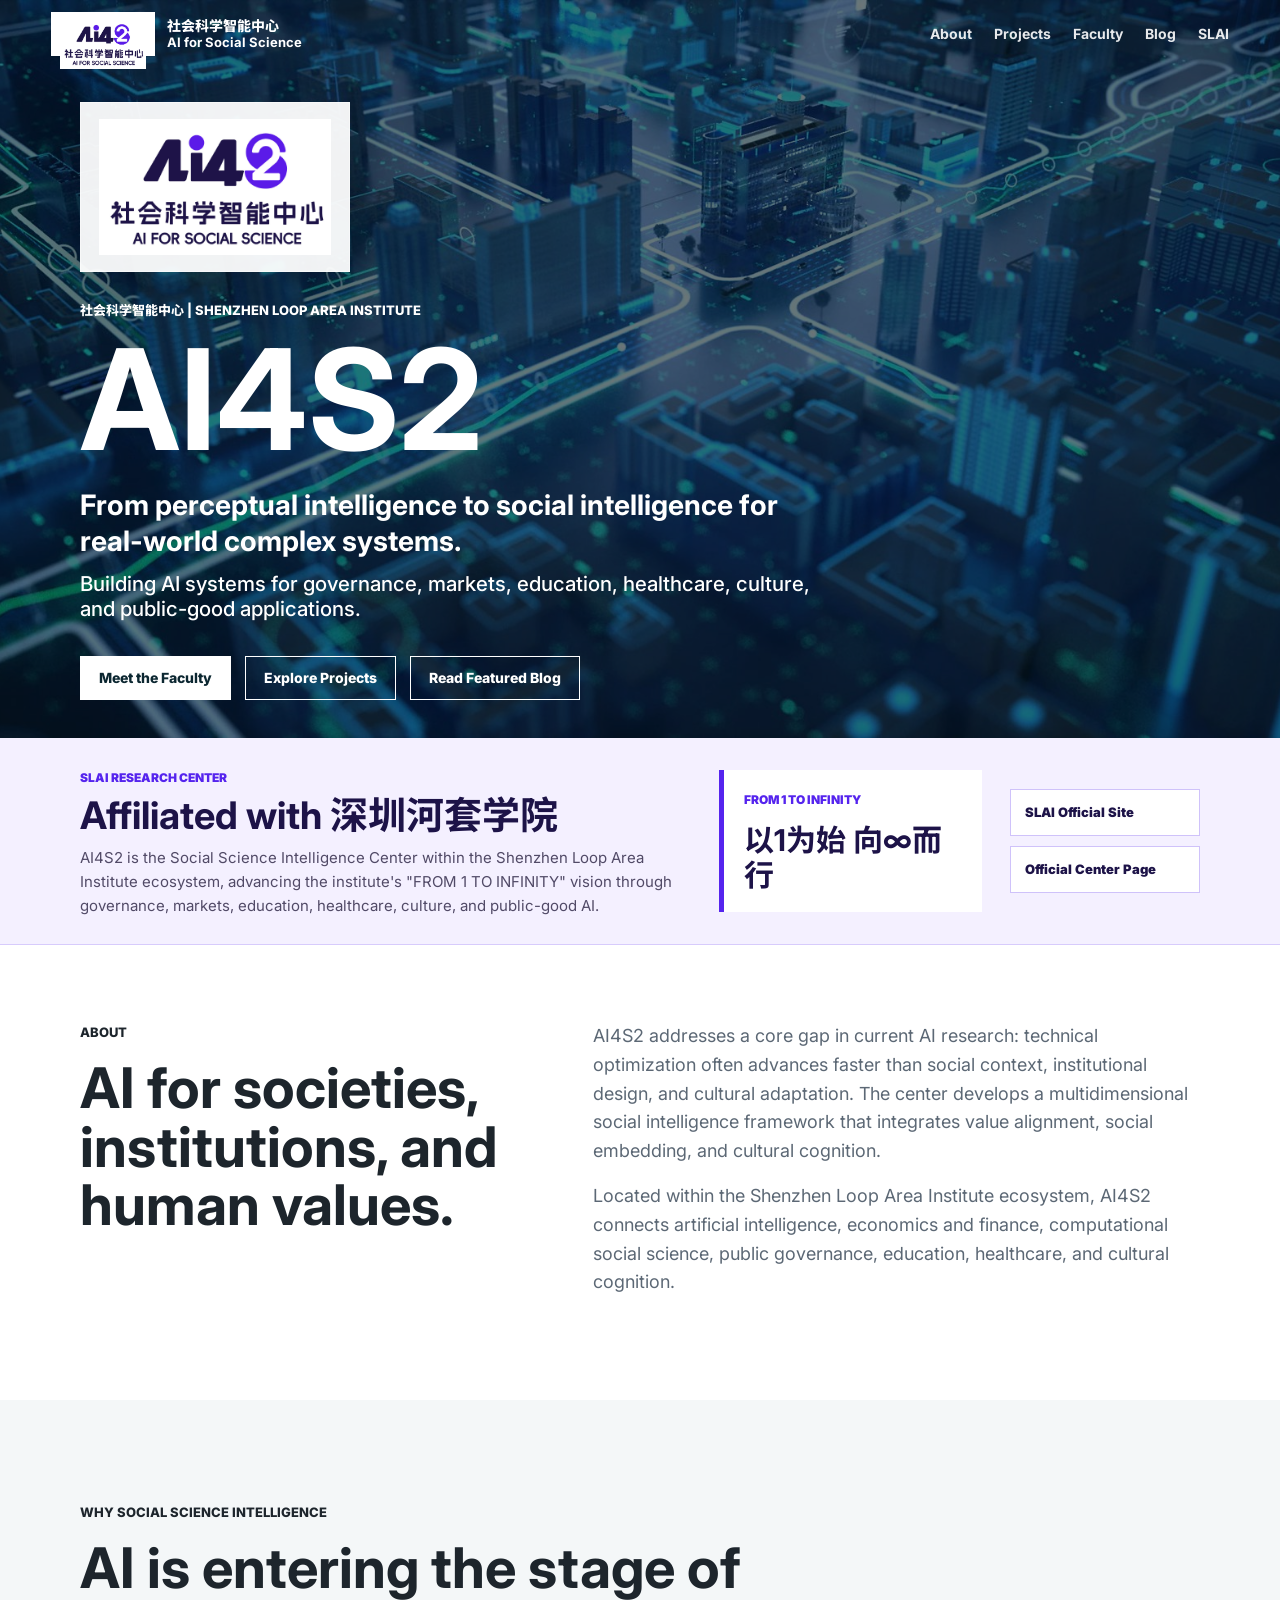
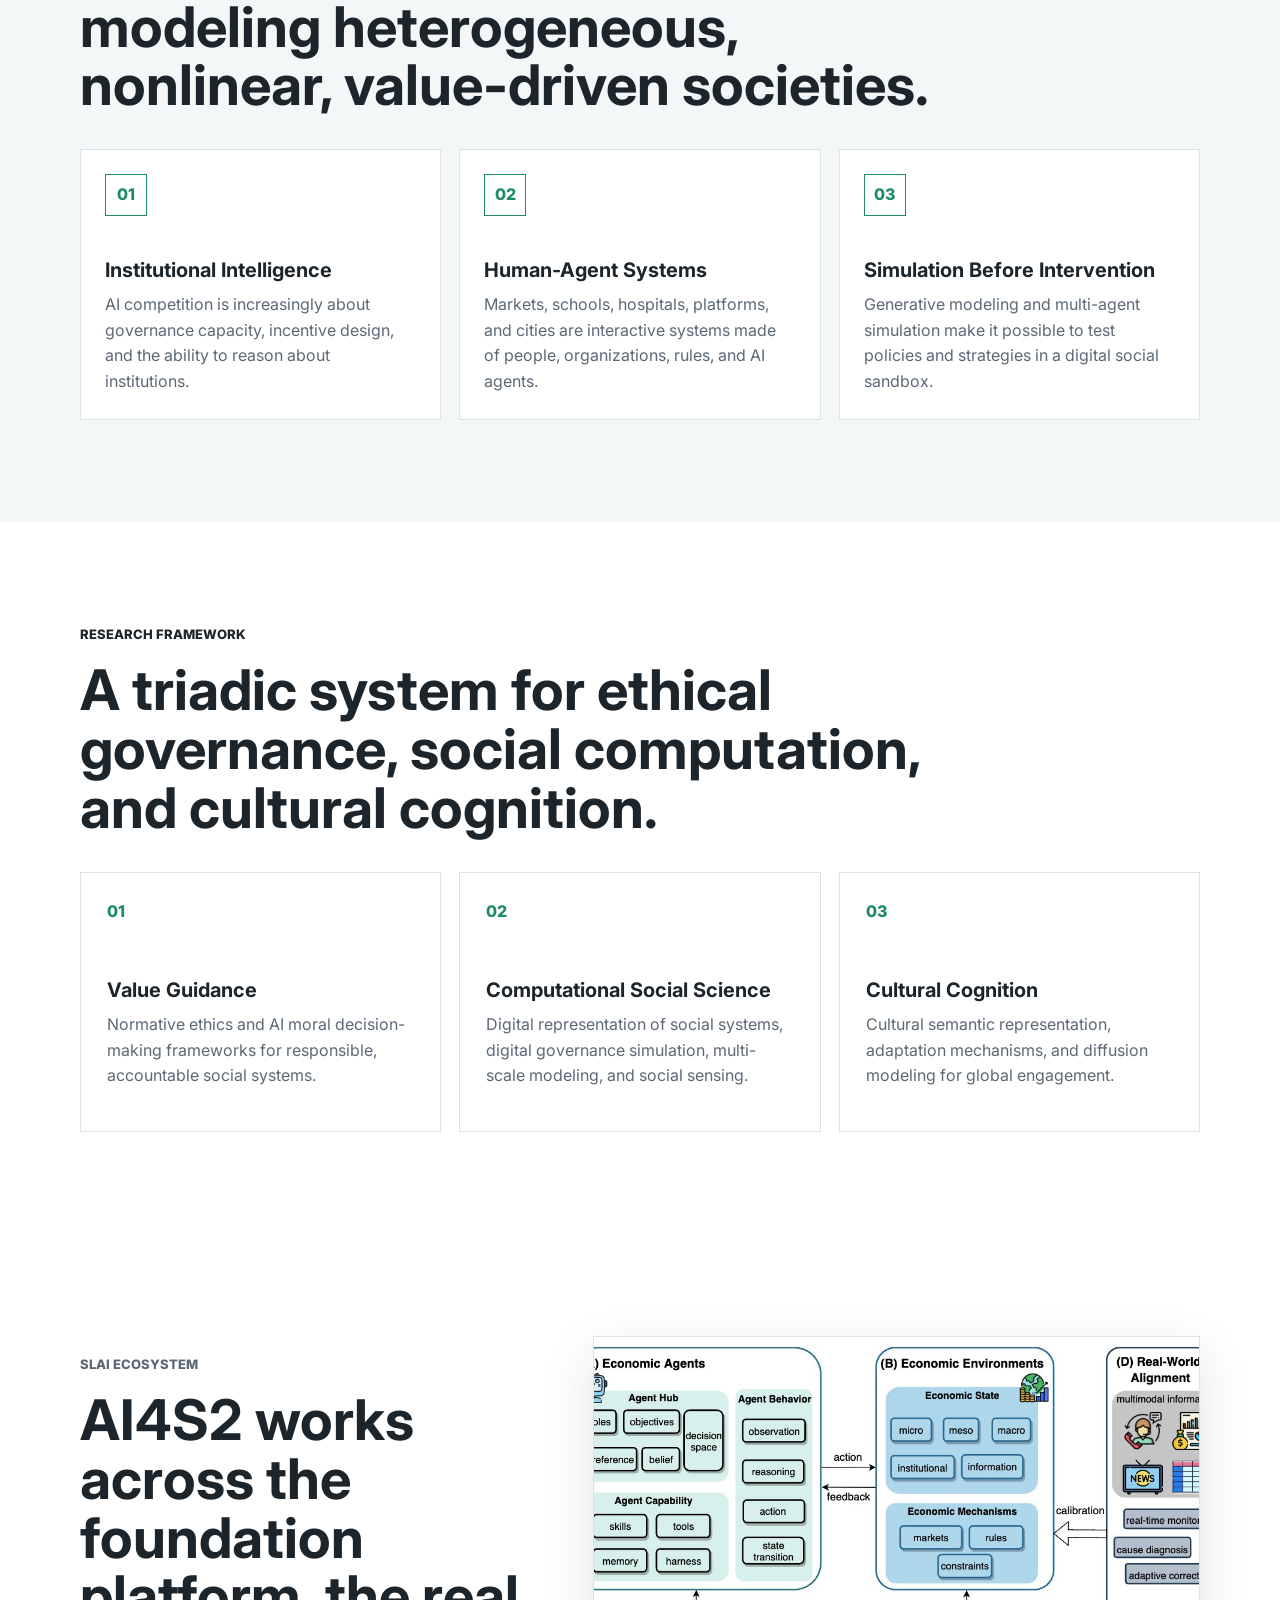
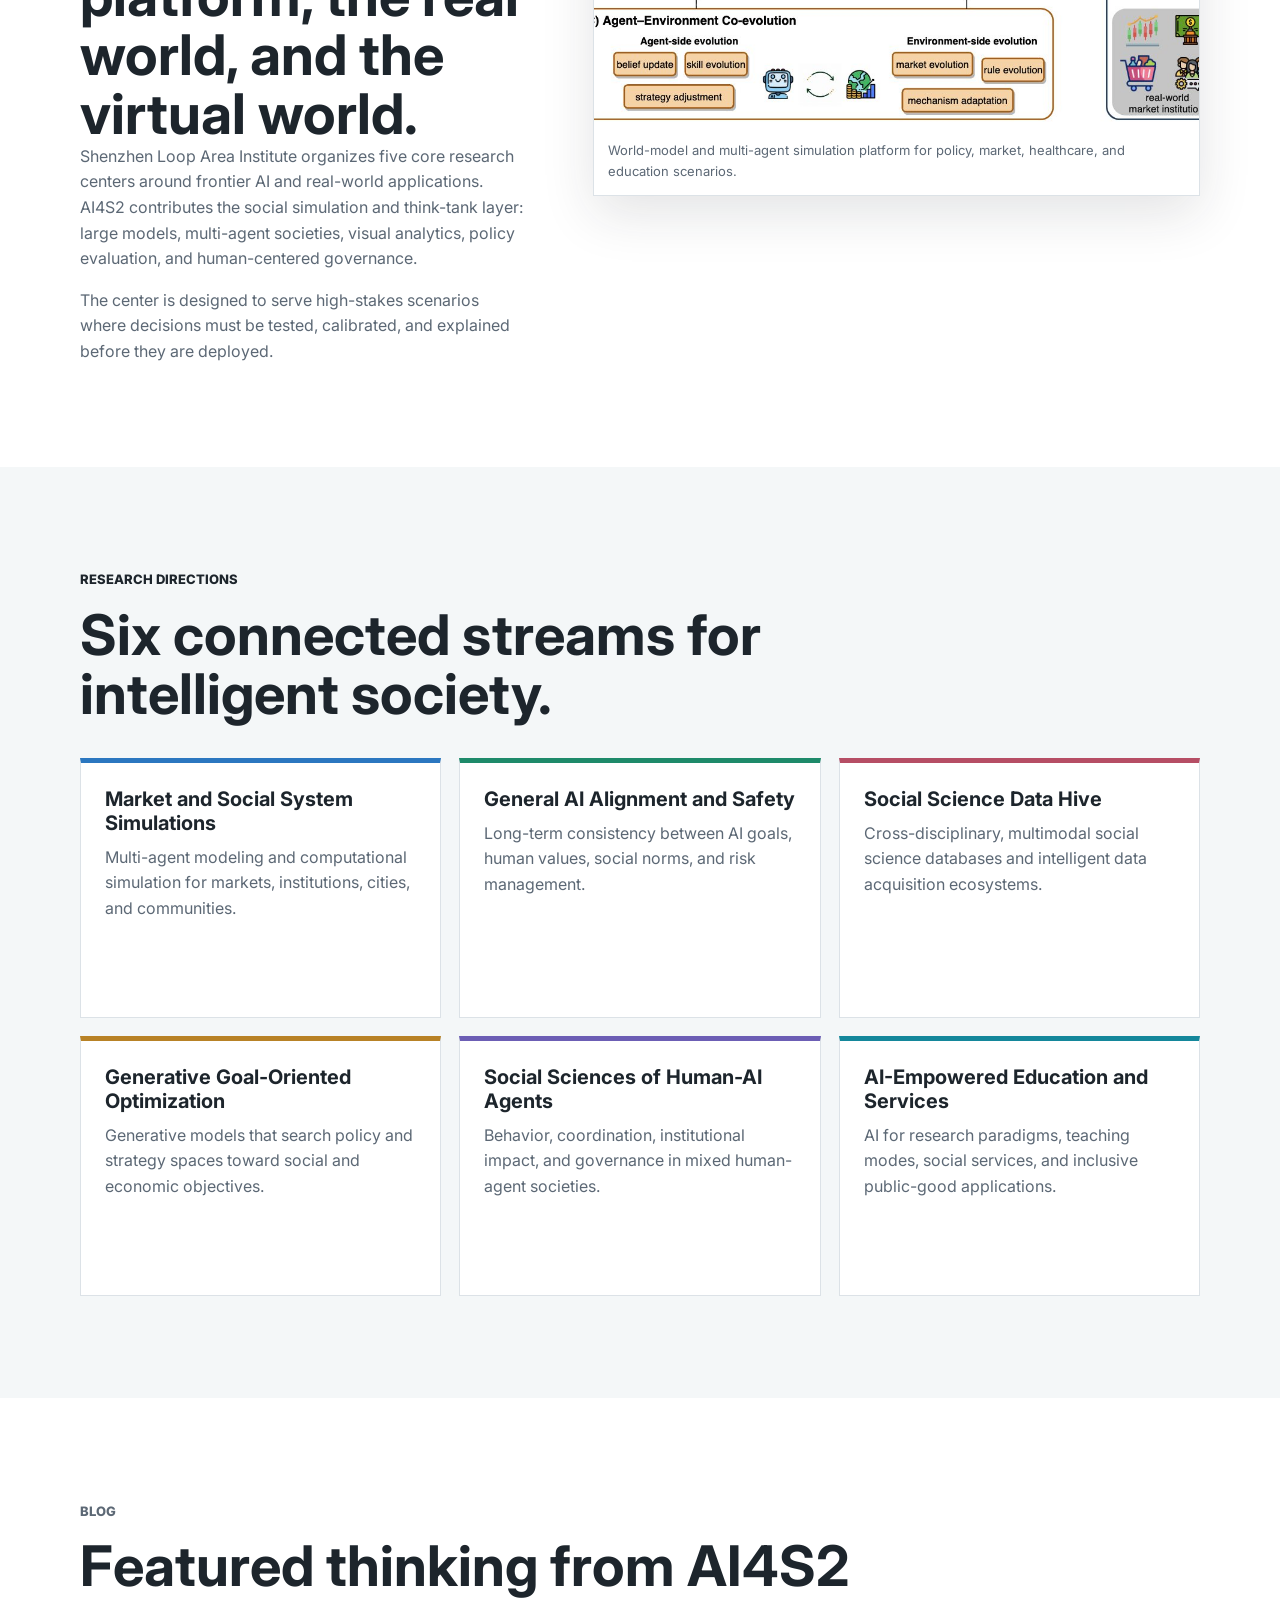
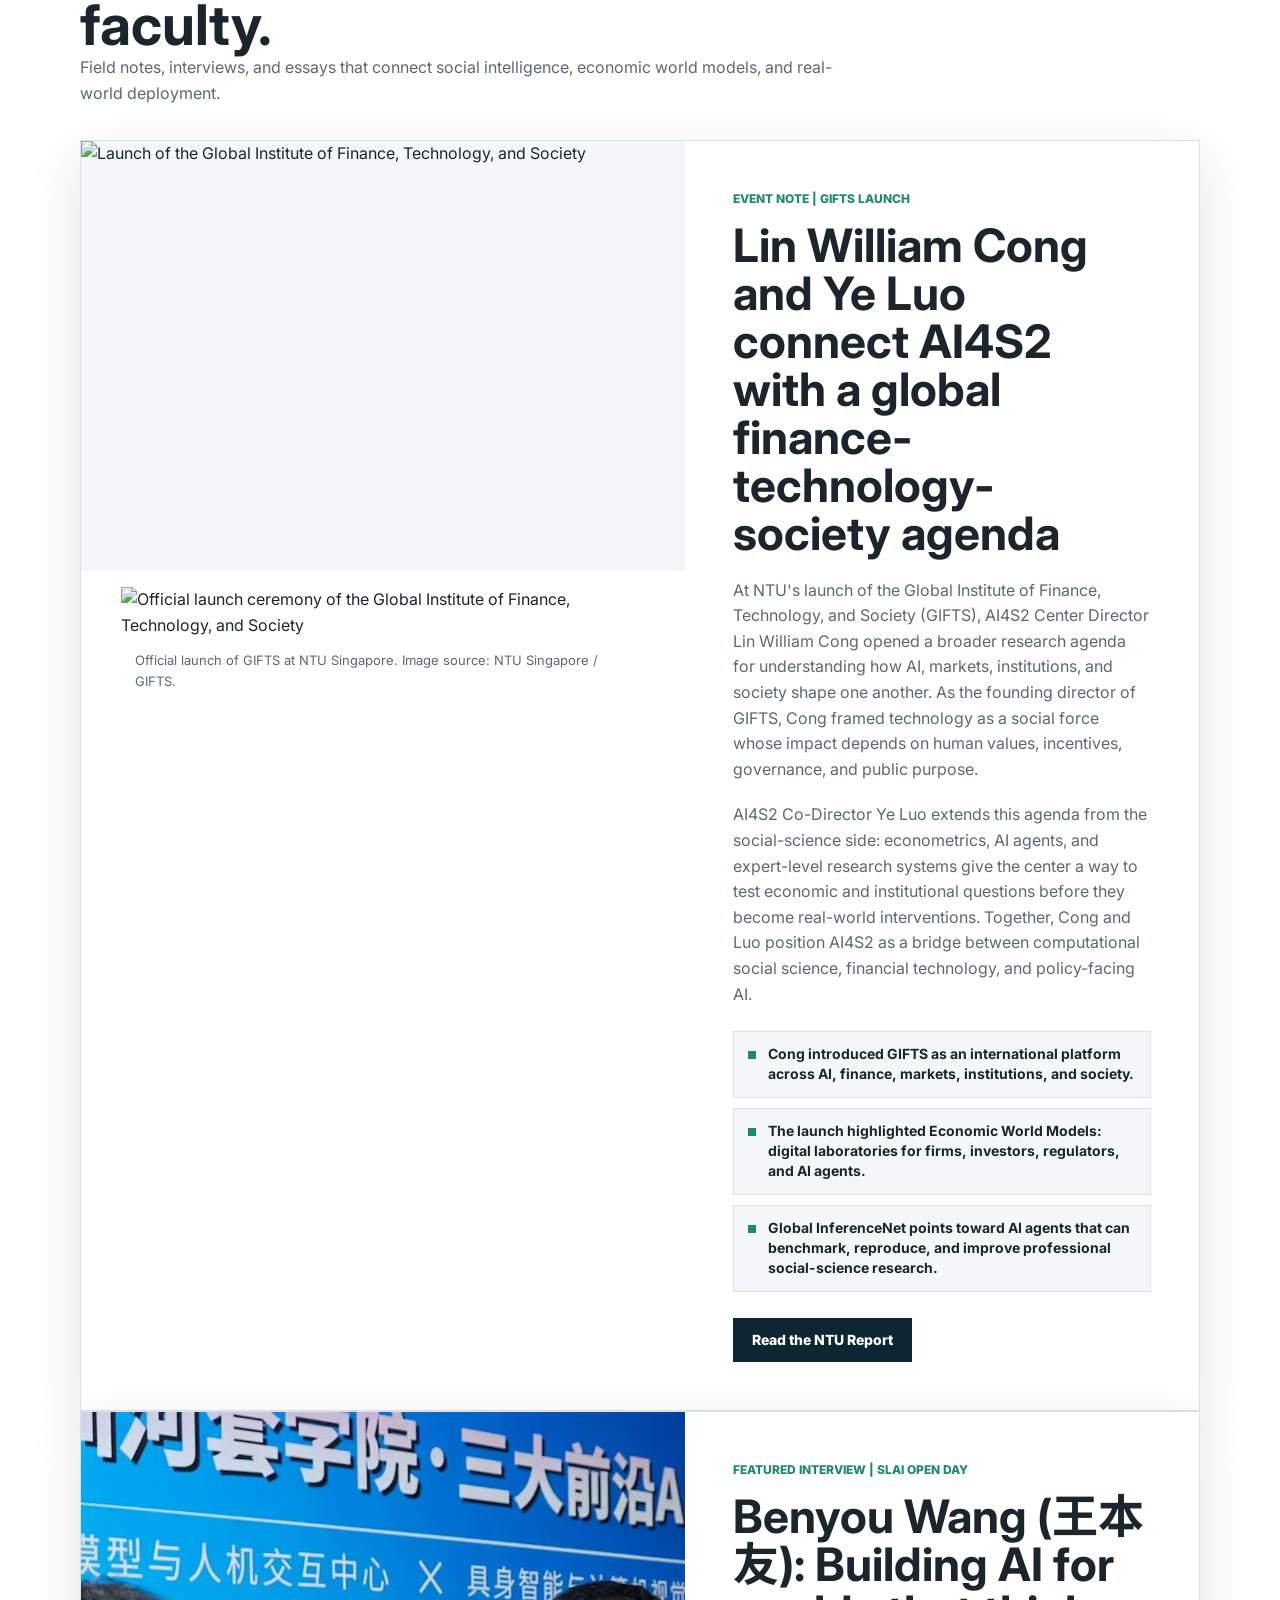
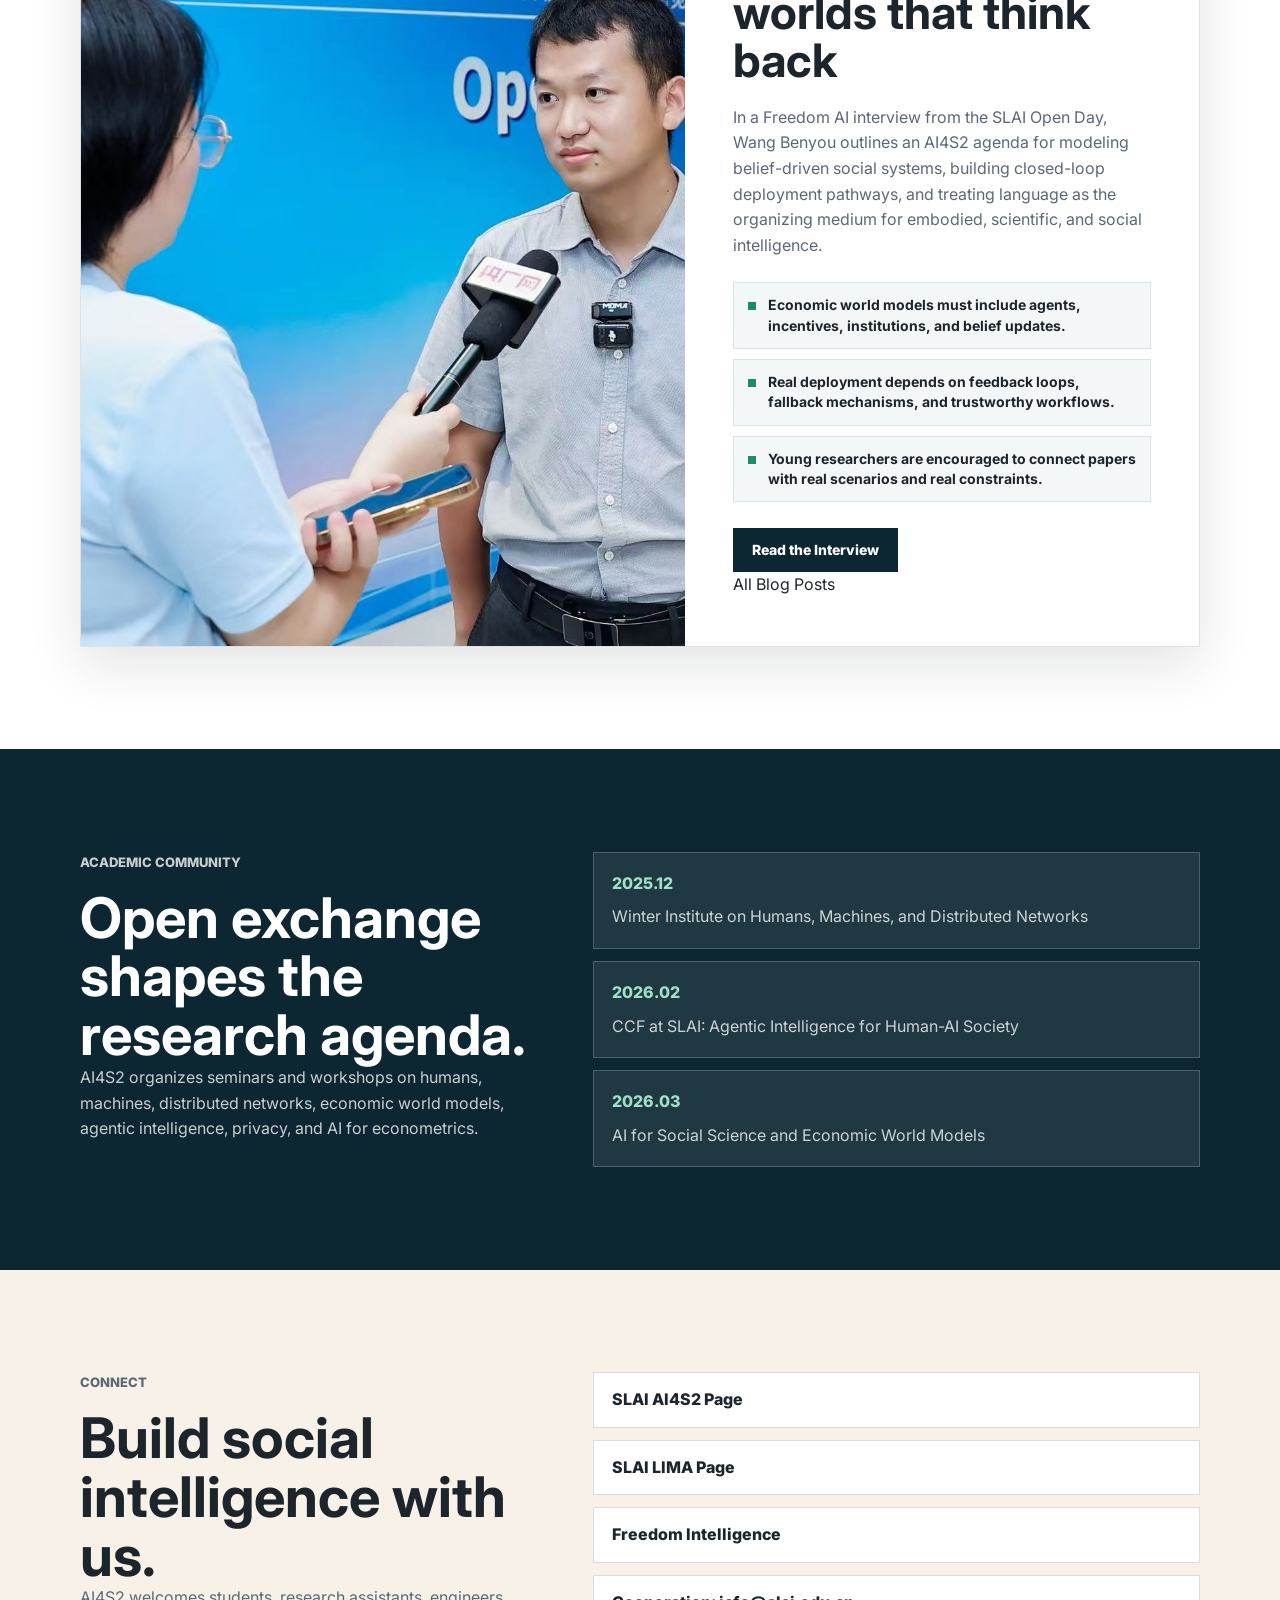
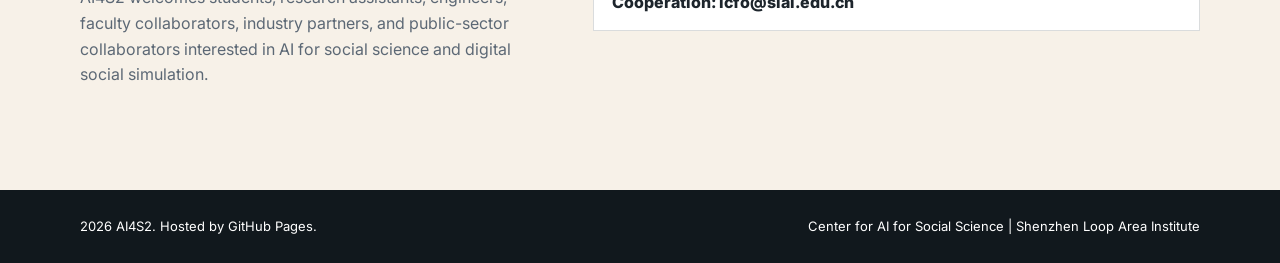
==== commit e89abfbb: "Add SLAI affiliation and AI4S2 logo branding" ====
--- a/index.html
+++ b/index.html
@@ -20,8 +20,13 @@
   <body>
     <header class="site-header" data-header>
       <a class="brand" href="./" aria-label="AI4S2 home">
-        <span class="brand-mark">AI4S2</span>
-        <span class="brand-text">Social Science Intelligence</span>
+        <span class="brand-logo-wrap">
+          <img class="brand-logo" src="./assets/img/ai4s2-center-logo.png" alt="" />
+        </span>
+        <span class="brand-text">
+          <span>社会科学智能中心</span>
+          <span>AI for Social Science</span>
+        </span>
       </a>
       <button class="nav-toggle" type="button" aria-expanded="false" aria-controls="site-nav" data-nav-toggle>
         <span></span>
@@ -33,6 +38,7 @@
         <a href="./projects.html">Projects</a>
         <a href="./faculty.html">Faculty</a>
         <a href="./#blog">Blog</a>
+        <a href="https://www.slai.edu.cn/" target="_blank" rel="noreferrer">SLAI</a>
       </nav>
     </header>
 
@@ -41,7 +47,8 @@
         <img class="hero-bg" src="./assets/img/deck02_10.jpg" alt="Social system intelligence visualization" />
         <div class="hero-overlay"></div>
         <div class="hero-content">
-          <p class="eyebrow">Center for AI for Social Science | Shenzhen Loop Area Institute</p>
+          <img class="hero-logo" src="./assets/img/ai4s2-center-logo.png" alt="AI4S2 社会科学智能中心 | AI for Social Science" />
+          <p class="eyebrow">社会科学智能中心 | Shenzhen Loop Area Institute</p>
           <h1>AI4S2</h1>
           <p class="hero-subtitle">
             From perceptual intelligence to social intelligence for real-world complex systems.
@@ -53,6 +60,28 @@
             <a class="button primary" href="./faculty.html">Meet the Faculty</a>
             <a class="button secondary" href="./projects.html">Explore Projects</a>
             <a class="button secondary" href="#blog">Read Featured Blog</a>
+          </div>
+        </div>
+      </section>
+
+      <section class="slai-band" aria-label="SLAI affiliation">
+        <div class="section-inner slai-band-inner">
+          <div class="slai-identity">
+            <span class="slai-tag">SLAI Research Center</span>
+            <h2>Affiliated with 深圳河套学院</h2>
+            <p>
+              AI4S2 is the Social Science Intelligence Center within the Shenzhen Loop Area Institute ecosystem,
+              advancing the institute's "FROM 1 TO INFINITY" vision through governance, markets, education,
+              healthcare, culture, and public-good AI.
+            </p>
+          </div>
+          <div class="slai-motto" aria-label="SLAI motto">
+            <span>FROM 1 TO INFINITY</span>
+            <strong>以1为始 向∞而行</strong>
+          </div>
+          <div class="slai-links" aria-label="SLAI links">
+            <a href="https://www.slai.edu.cn/" target="_blank" rel="noreferrer">SLAI Official Site</a>
+            <a href="https://www.slai.edu.cn/zh-hans/node/378" target="_blank" rel="noreferrer">Official Center Page</a>
           </div>
         </div>
       </section>
--- a/assets/css/styles.css
+++ b/assets/css/styles.css
@@ -11,6 +11,9 @@
   --gold: #b88226;
   --violet: #6c5eb5;
   --cyan: #14879b;
+  --slai-purple: #5524ee;
+  --slai-ink: #1d1348;
+  --slai-soft: #f4f0ff;
   --shadow: 0 18px 50px rgba(29, 37, 44, 0.12);
 }
 
@@ -77,6 +80,22 @@
   letter-spacing: 0;
 }
 
+.brand-logo-wrap {
+  display: grid;
+  place-items: center;
+  width: 104px;
+  height: 44px;
+  padding: 6px 8px;
+  border: 1px solid rgba(255, 255, 255, 0.62);
+  background: #fff;
+}
+
+.brand-logo {
+  width: 100%;
+  height: 100%;
+  object-fit: contain;
+}
+
 .brand-mark {
   display: grid;
   place-items: center;
@@ -87,8 +106,17 @@
 }
 
 .brand-text {
+  display: grid;
+  gap: 1px;
+  color: inherit;
+  font-size: 13px;
+  font-weight: 700;
+  line-height: 1.15;
+}
+
+.brand-text span:first-child {
   font-size: 14px;
-  font-weight: 700;
+  font-weight: 800;
 }
 
 .site-nav {
@@ -157,6 +185,15 @@
   padding-top: 64px;
 }
 
+.hero-logo {
+  width: min(270px, 62vw);
+  margin: 0 0 28px;
+  padding: 16px 18px;
+  border: 1px solid rgba(255, 255, 255, 0.42);
+  background: rgba(255, 255, 255, 0.94);
+  box-shadow: 0 20px 52px rgba(0, 0, 0, 0.18);
+}
+
 .eyebrow,
 .section-kicker {
   margin: 0 0 16px;
@@ -213,6 +250,88 @@
 
 .button.secondary {
   color: #fff;
+}
+
+.slai-band {
+  border-bottom: 1px solid rgba(85, 36, 238, 0.18);
+  background: var(--slai-soft);
+}
+
+.slai-band-inner {
+  display: grid;
+  grid-template-columns: minmax(0, 1.35fr) minmax(220px, 0.58fr) minmax(190px, 0.42fr);
+  gap: 28px;
+  align-items: center;
+  padding: 26px 0;
+}
+
+.slai-tag {
+  display: inline-flex;
+  margin-bottom: 8px;
+  color: var(--slai-purple);
+  font-size: 12px;
+  font-weight: 900;
+  letter-spacing: 0;
+  text-transform: uppercase;
+}
+
+.slai-identity h2 {
+  margin: 0;
+  color: var(--slai-ink);
+  font-size: clamp(24px, 3vw, 38px);
+  line-height: 1.08;
+}
+
+.slai-identity p {
+  max-width: 690px;
+  margin: 10px 0 0;
+  color: #514a67;
+  font-size: 15px;
+}
+
+.slai-motto {
+  min-height: 132px;
+  padding: 20px;
+  border-left: 5px solid var(--slai-purple);
+  background: #fff;
+}
+
+.slai-motto span {
+  display: block;
+  color: var(--slai-purple);
+  font-size: 12px;
+  font-weight: 900;
+  letter-spacing: 0;
+}
+
+.slai-motto strong {
+  display: block;
+  margin-top: 14px;
+  color: var(--slai-ink);
+  font-size: 30px;
+  line-height: 1.15;
+}
+
+.slai-links {
+  display: grid;
+  gap: 10px;
+}
+
+.slai-links a {
+  display: flex;
+  align-items: center;
+  min-height: 46px;
+  padding: 12px 14px;
+  border: 1px solid rgba(85, 36, 238, 0.28);
+  background: #fff;
+  color: var(--slai-ink);
+  font-size: 13px;
+  font-weight: 900;
+}
+
+.slai-links a:hover {
+  border-color: var(--slai-purple);
+  color: var(--slai-purple);
 }
 
 .page-hero {
@@ -1014,6 +1133,7 @@
   .direction-grid,
   .faculty-grid,
   .faculty-grid.compact,
+  .slai-band-inner,
   .blog-feature,
   .project-feature,
   .project-detail-grid,
@@ -1076,8 +1196,17 @@
     top: 62px;
   }
 
+  .brand-logo-wrap {
+    width: 92px;
+    height: 40px;
+  }
+
   .hero {
     min-height: 760px;
+  }
+
+  .hero-logo {
+    width: min(220px, 72vw);
   }
 
   .page-hero {
@@ -1114,6 +1243,10 @@
     min-height: auto;
   }
 
+  .slai-motto {
+    min-height: auto;
+  }
+
   .stat-grid,
   .gallery {
     grid-template-columns: 1fr;
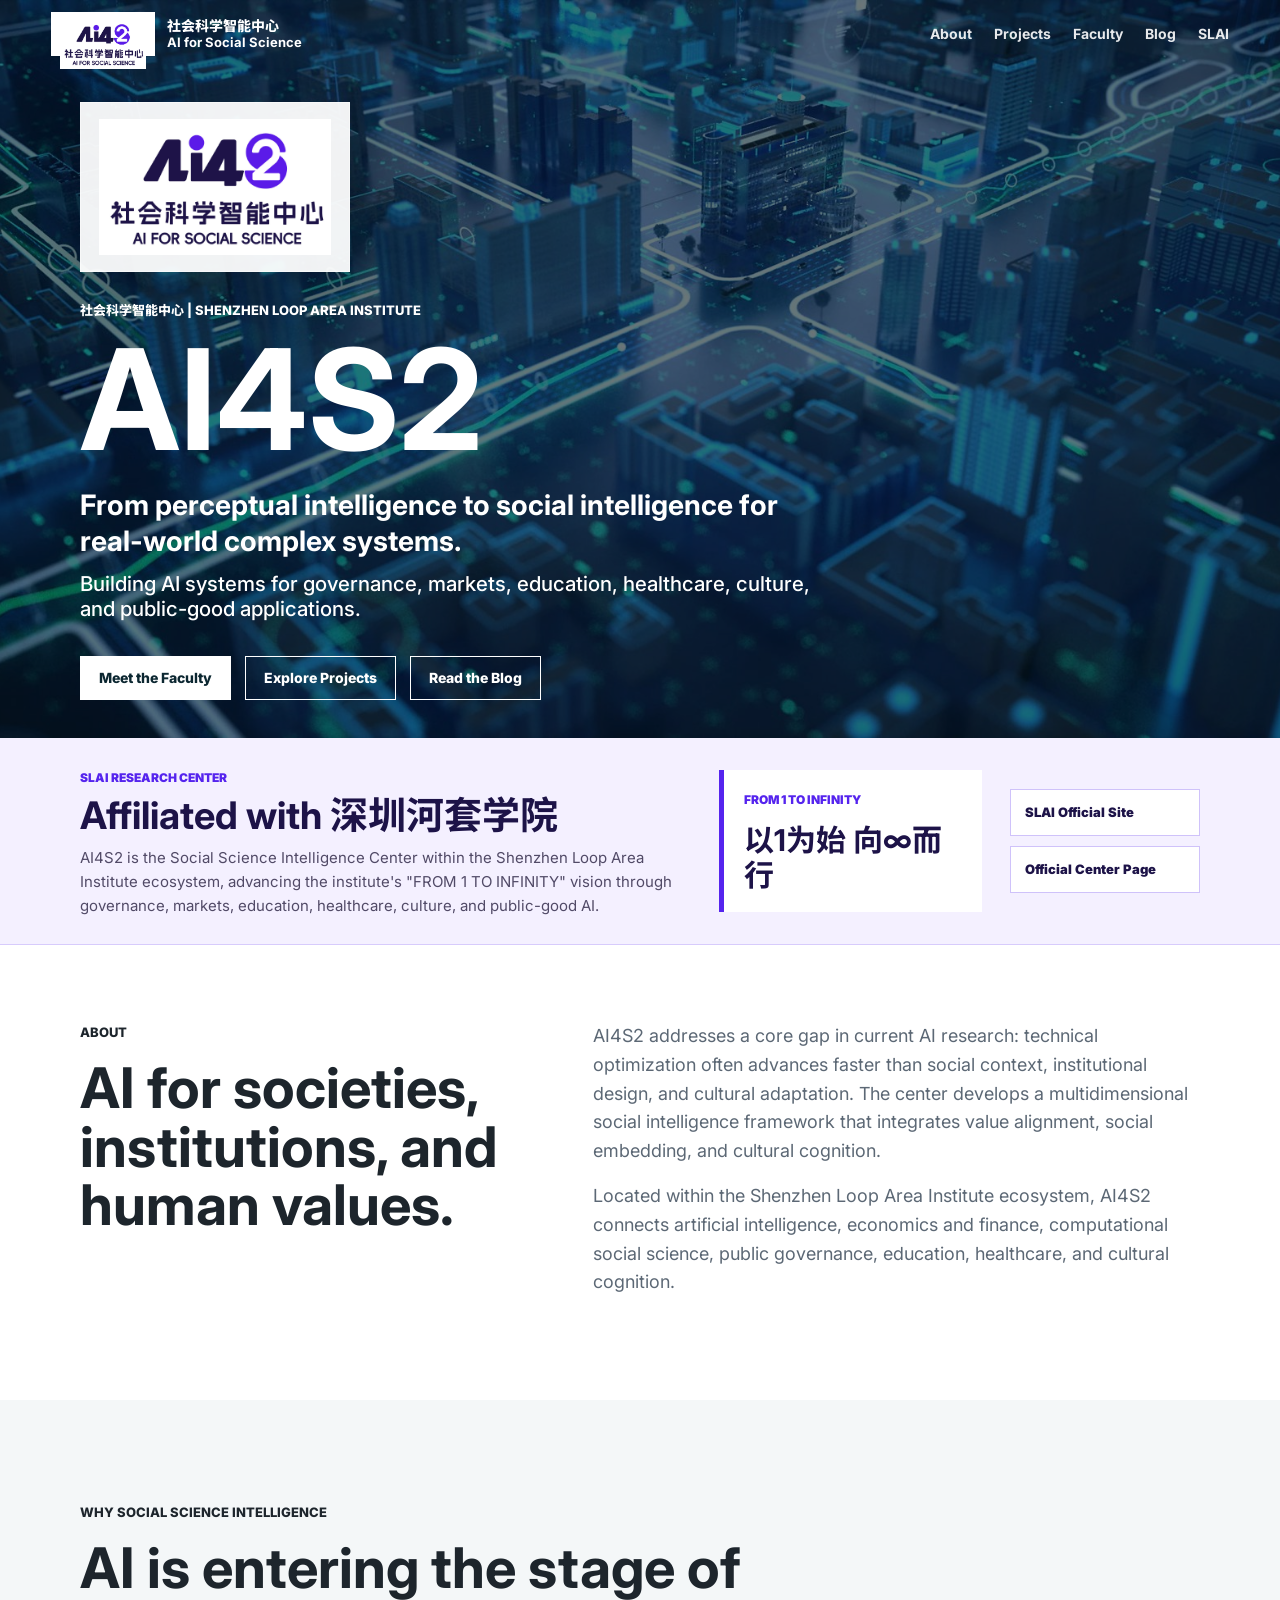
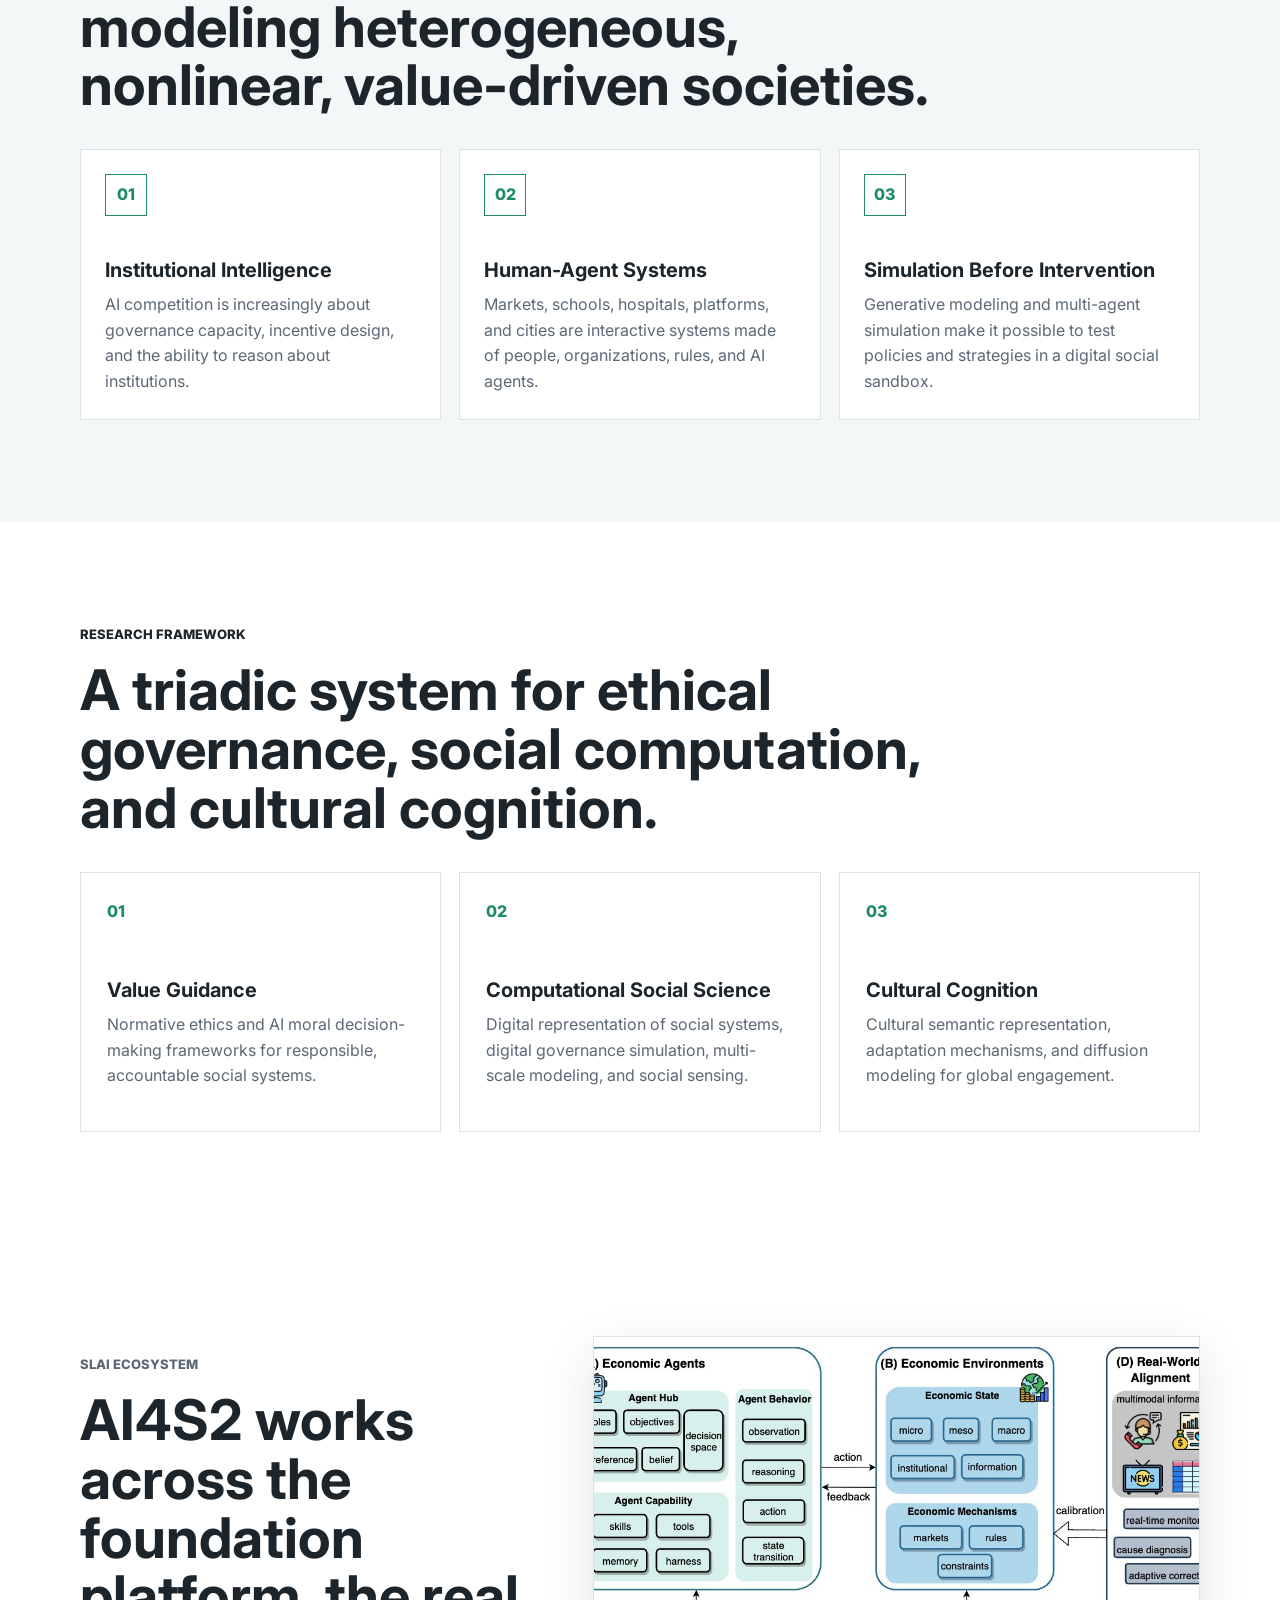
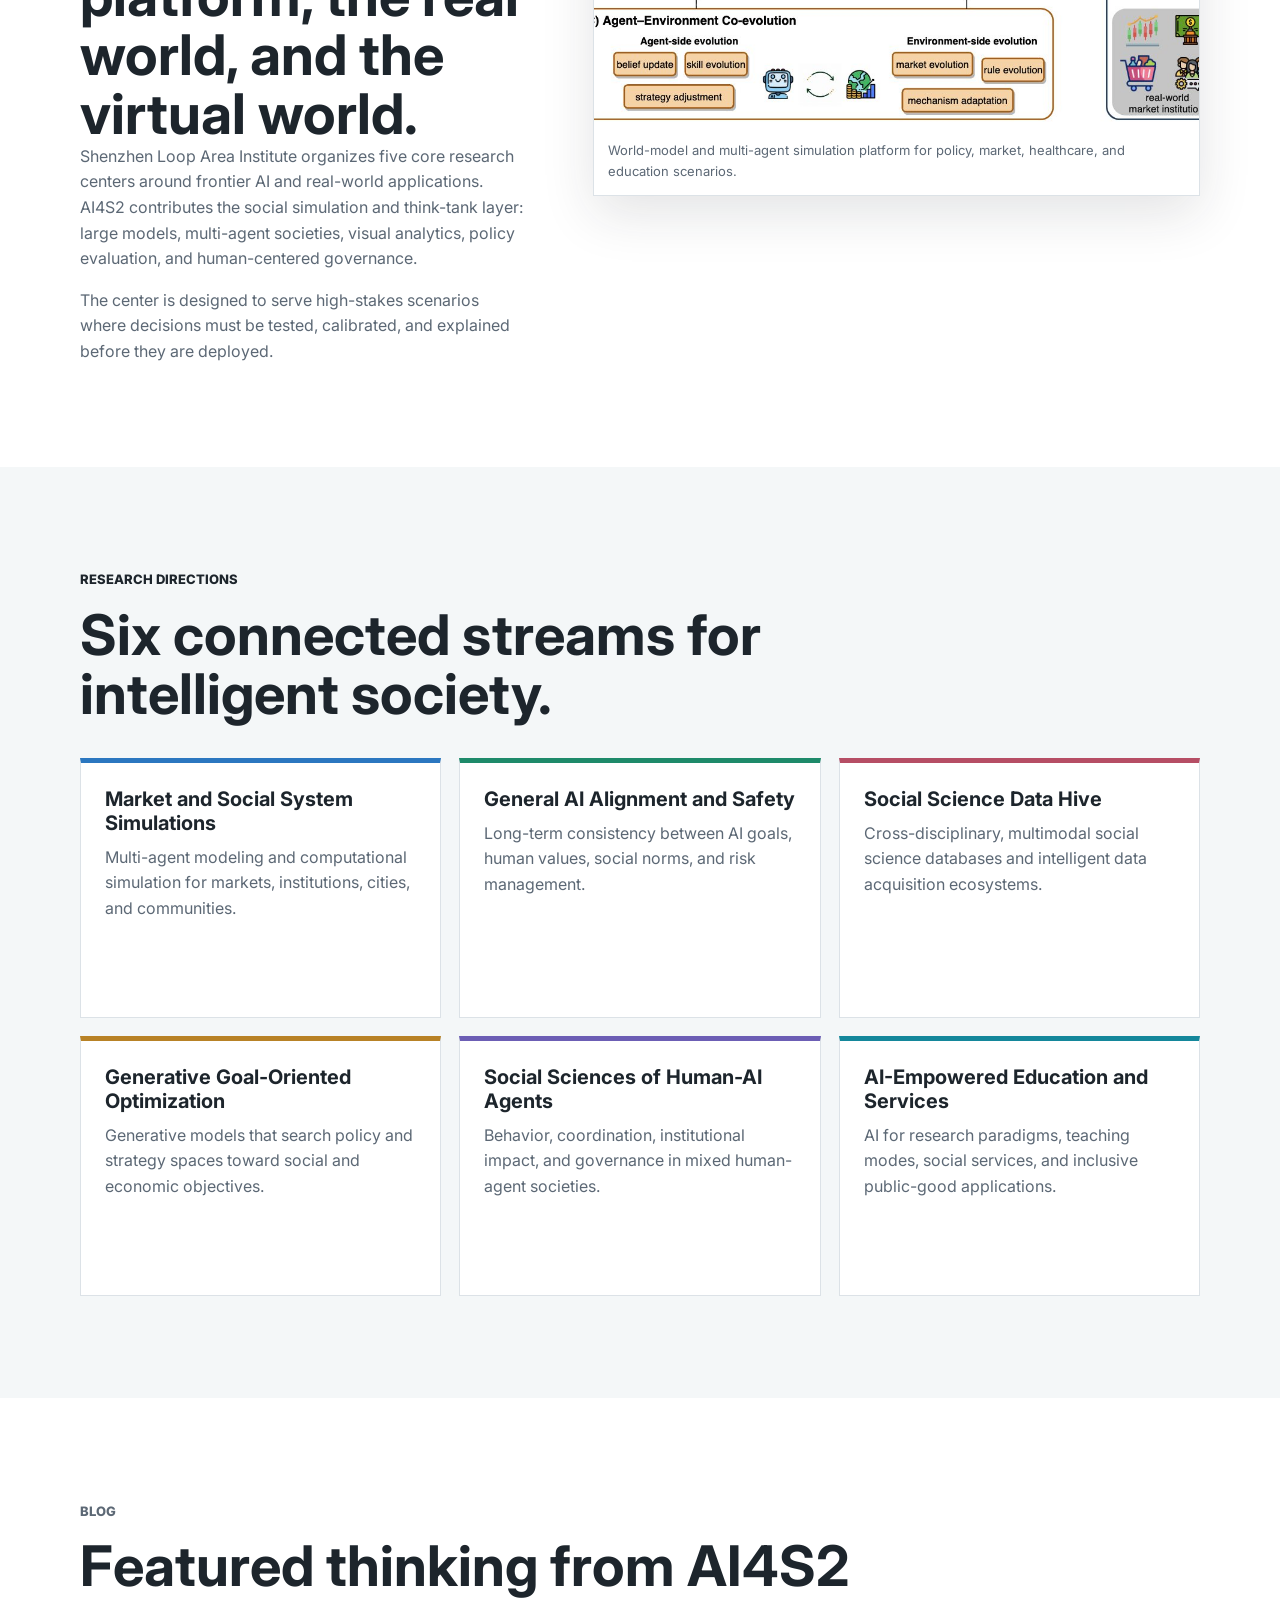
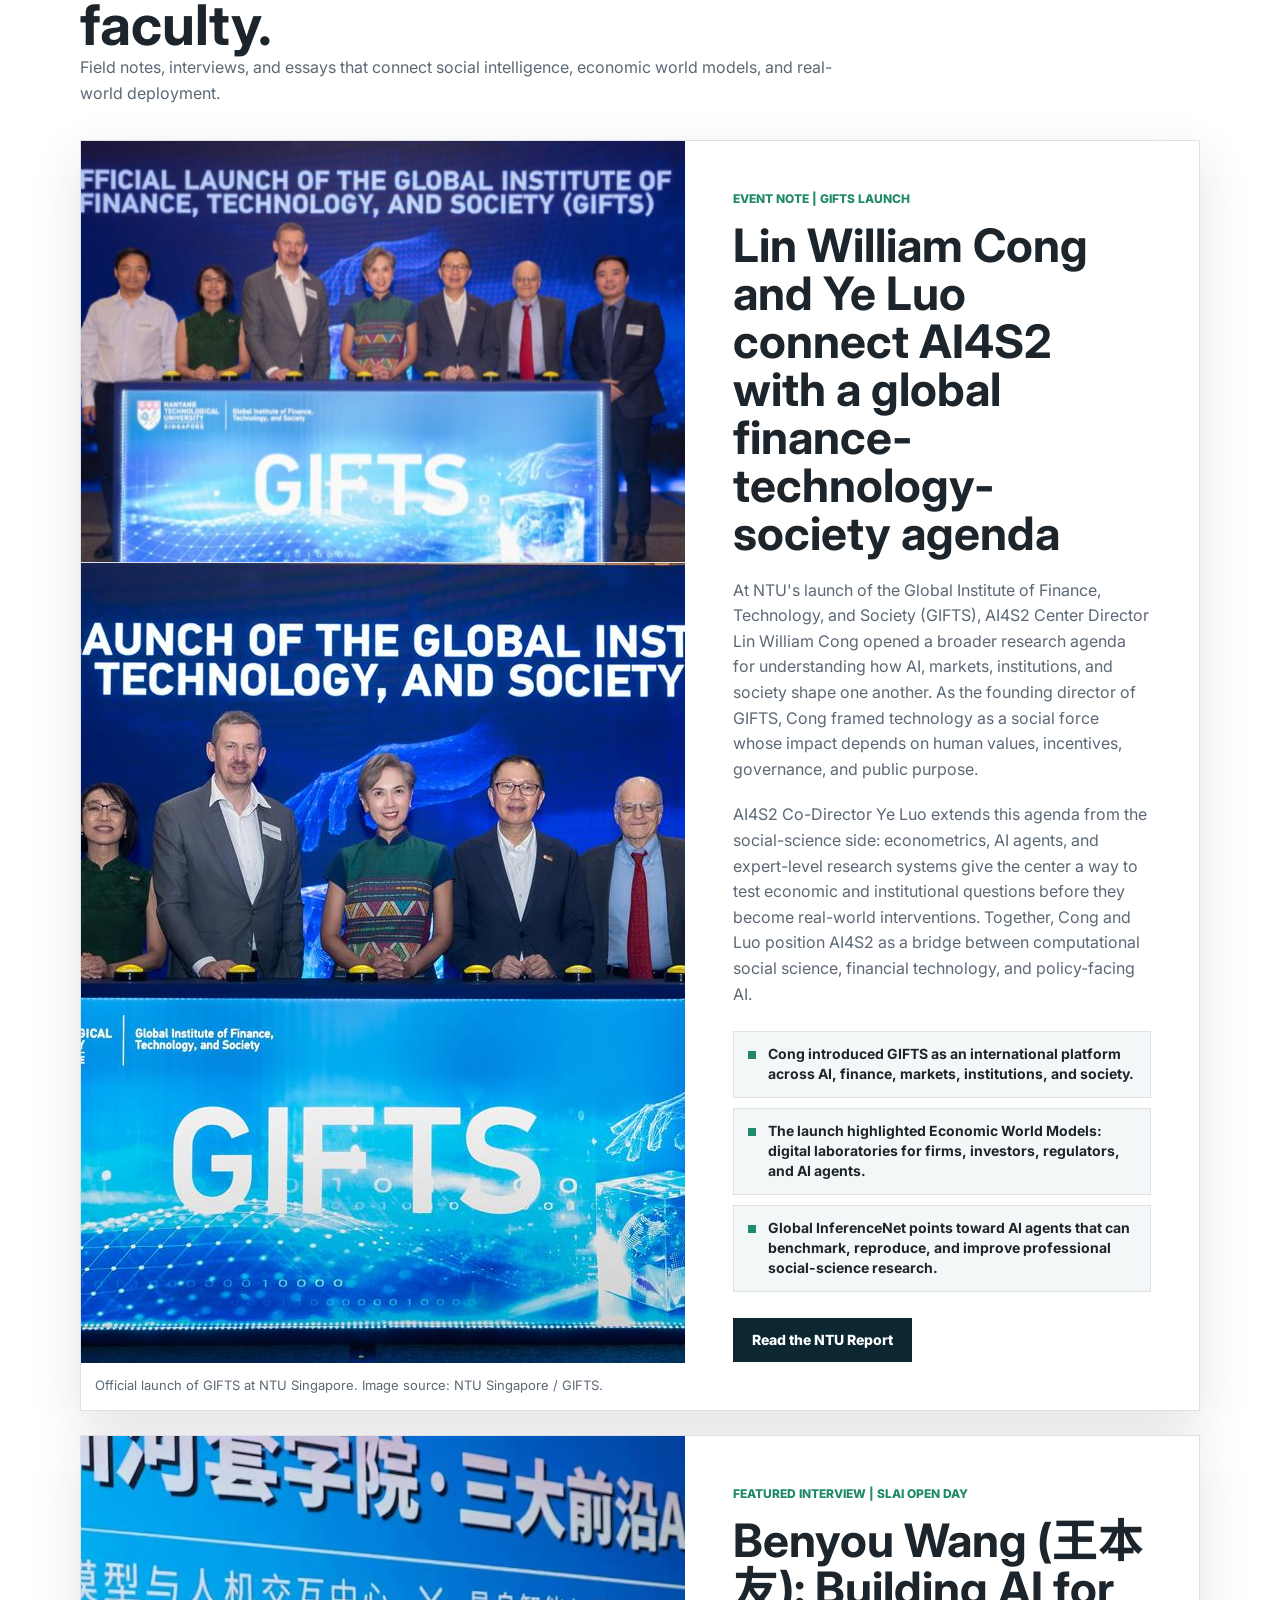
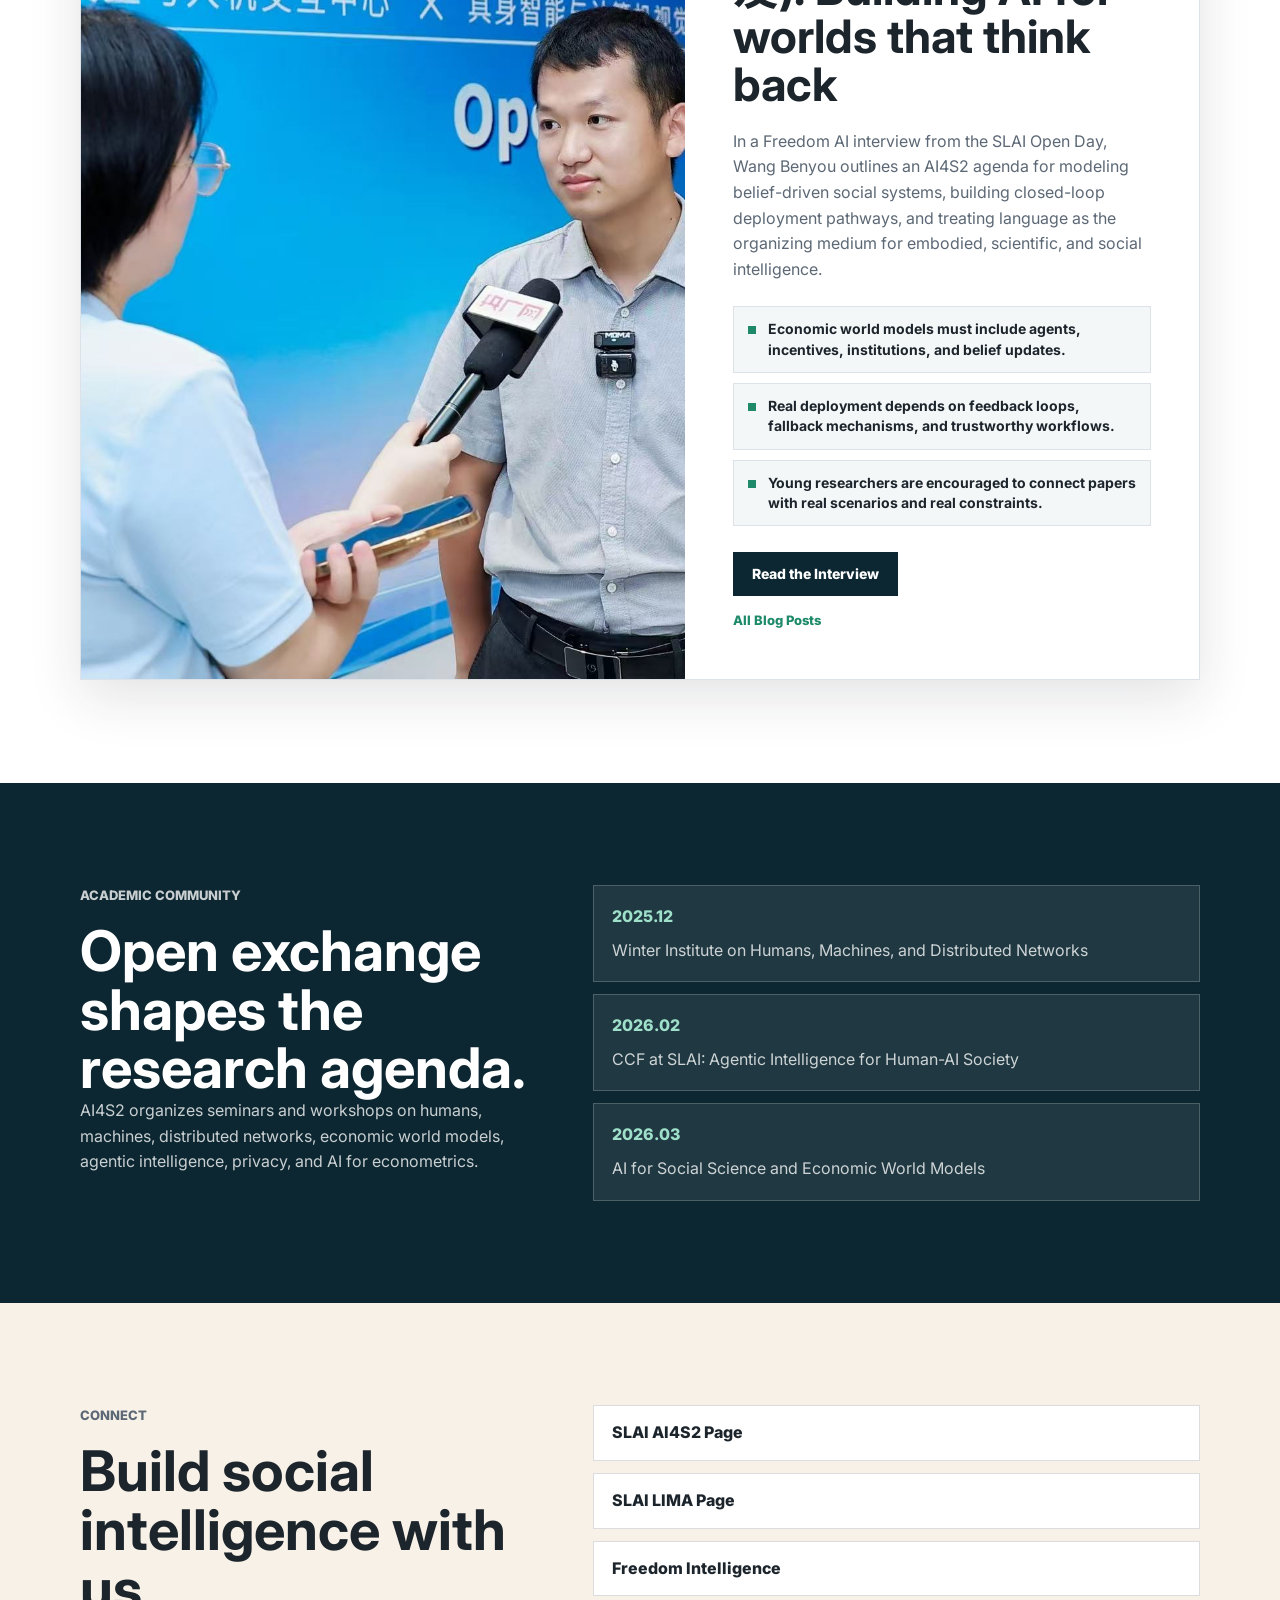
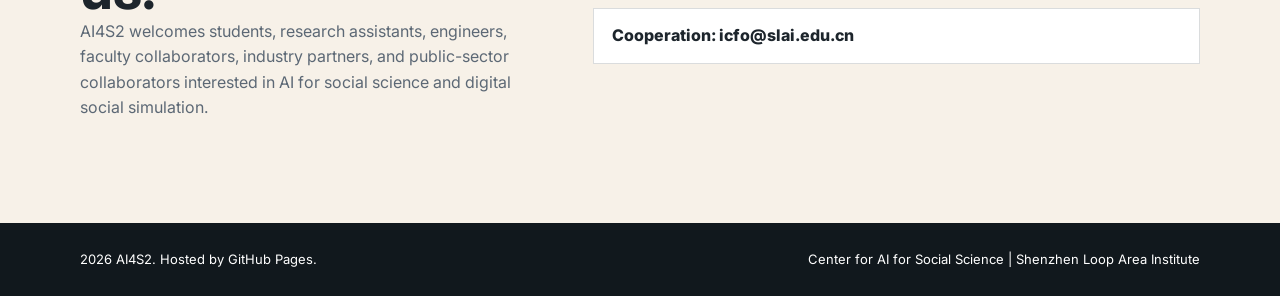
==== commit 8fbc67a0: "Add local blog pages" ====
--- a/index.html
+++ b/index.html
@@ -37,7 +37,7 @@
         <a href="./#about">About</a>
         <a href="./projects.html">Projects</a>
         <a href="./faculty.html">Faculty</a>
-        <a href="./#blog">Blog</a>
+        <a href="./blog/">Blog</a>
         <a href="https://www.slai.edu.cn/" target="_blank" rel="noreferrer">SLAI</a>
       </nav>
     </header>
@@ -59,7 +59,7 @@
           <div class="hero-actions">
             <a class="button primary" href="./faculty.html">Meet the Faculty</a>
             <a class="button secondary" href="./projects.html">Explore Projects</a>
-            <a class="button secondary" href="#blog">Read Featured Blog</a>
+            <a class="button secondary" href="./blog/">Read the Blog</a>
           </div>
         </div>
       </section>
@@ -240,6 +240,8 @@
                 <img
                   src="./assets/img/gifts-launch-cover.jpg"
                   alt="Launch of the Global Institute of Finance, Technology, and Society"
+                  width="720"
+                  height="432"
                   loading="lazy"
                   decoding="async"
                 />
@@ -248,6 +250,8 @@
                 <img
                   src="./assets/img/gifts-official-launch.jpg"
                   alt="Official launch ceremony of the Global Institute of Finance, Technology, and Society"
+                  width="1200"
+                  height="800"
                   loading="lazy"
                   decoding="async"
                 />
@@ -301,6 +305,8 @@
               <img
                 src="./assets/img/benyou-wang-slai-open-day.jpg"
                 alt="Benyou Wang interviewed at the Shenzhen Loop Area Institute Open Day"
+                width="1200"
+                height="800"
                 loading="lazy"
                 decoding="async"
               />
--- a/assets/css/styles.css
+++ b/assets/css/styles.css
@@ -907,6 +907,18 @@
   box-shadow: var(--shadow);
 }
 
+.blog-stack {
+  display: grid;
+  gap: 24px;
+}
+
+.blog-media {
+  display: grid;
+  grid-template-rows: minmax(0, 1fr) auto;
+  min-width: 0;
+  background: var(--soft);
+}
+
 .blog-image {
   display: block;
   min-height: 430px;
@@ -914,9 +926,26 @@
   overflow: hidden;
 }
 
+.blog-media .blog-image {
+  min-height: 285px;
+}
+
 .blog-image img {
   width: 100%;
   height: 100%;
+  object-fit: cover;
+  object-position: center;
+}
+
+.blog-inline-photo {
+  margin: 0;
+  border-top: 1px solid var(--line);
+  background: #fff;
+}
+
+.blog-inline-photo img {
+  width: 100%;
+  aspect-ratio: 1.72;
   object-fit: cover;
   object-position: center;
 }
@@ -983,6 +1012,204 @@
   background: var(--deep);
   color: #fff;
   border-color: var(--deep);
+}
+
+.blog-index-link {
+  margin-top: 14px;
+  color: var(--green);
+  font-size: 13px;
+  font-weight: 800;
+}
+
+.blog-list-grid {
+  display: grid;
+  gap: 18px;
+}
+
+.blog-list-card {
+  display: grid;
+  grid-template-columns: minmax(0, 0.94fr) minmax(0, 1.06fr);
+  border: 1px solid var(--line);
+  background: #fff;
+  box-shadow: var(--shadow);
+}
+
+.blog-list-image {
+  display: block;
+  min-height: 390px;
+  background: var(--soft);
+  overflow: hidden;
+}
+
+.blog-list-image img {
+  width: 100%;
+  height: 100%;
+  object-fit: cover;
+}
+
+.blog-list-copy {
+  display: flex;
+  flex-direction: column;
+  justify-content: center;
+  min-width: 0;
+  padding: clamp(28px, 4vw, 48px);
+}
+
+.blog-list-copy h2 {
+  font-size: clamp(32px, 4vw, 52px);
+}
+
+.blog-list-copy p {
+  margin: 18px 0 26px;
+  color: var(--muted);
+  font-size: 16px;
+}
+
+.article-hero {
+  padding: 142px 0 58px;
+  background: var(--soft);
+  border-bottom: 1px solid var(--line);
+}
+
+.article-hero-inner {
+  max-width: 960px;
+}
+
+.article-back {
+  display: inline-block;
+  margin-bottom: 28px;
+  color: var(--green);
+  font-size: 13px;
+  font-weight: 800;
+}
+
+.article-hero h1 {
+  margin: 0;
+  font-size: clamp(42px, 6.2vw, 78px);
+  line-height: 0.98;
+}
+
+.article-deck {
+  max-width: 840px;
+  margin-top: 24px;
+  color: var(--muted);
+  font-size: clamp(18px, 2vw, 24px);
+  font-weight: 700;
+  line-height: 1.35;
+}
+
+.article-meta {
+  display: flex;
+  flex-wrap: wrap;
+  gap: 9px;
+  margin-top: 28px;
+}
+
+.article-meta span {
+  padding: 7px 10px;
+  border: 1px solid var(--line);
+  background: #fff;
+  color: var(--muted);
+  font-size: 12px;
+  font-weight: 800;
+}
+
+.article-cover {
+  width: min(1120px, calc(100% - 40px));
+  margin: 34px auto 0;
+  border: 1px solid var(--line);
+  background: #fff;
+  box-shadow: var(--shadow);
+}
+
+.article-cover img {
+  width: 100%;
+  max-height: 620px;
+  object-fit: cover;
+}
+
+.article-section {
+  padding-top: clamp(42px, 6vw, 78px);
+}
+
+.article-layout {
+  display: grid;
+  grid-template-columns: minmax(190px, 0.28fr) minmax(0, 0.72fr);
+  gap: clamp(30px, 5vw, 72px);
+  align-items: start;
+}
+
+.article-toc {
+  position: sticky;
+  top: 96px;
+  display: grid;
+  gap: 10px;
+  padding: 18px;
+  border: 1px solid var(--line);
+  background: #fff;
+}
+
+.article-toc a {
+  color: var(--muted);
+  font-size: 13px;
+  font-weight: 800;
+  line-height: 1.35;
+}
+
+.article-toc a:hover {
+  color: var(--green);
+}
+
+.article-body {
+  min-width: 0;
+  font-size: 18px;
+  line-height: 1.72;
+}
+
+.article-body p {
+  color: #34404a;
+}
+
+.article-lede {
+  color: var(--ink);
+  font-size: clamp(20px, 2.2vw, 27px);
+  font-weight: 800;
+  line-height: 1.36;
+}
+
+.article-body h2 {
+  margin: 54px 0 18px;
+  padding-top: 16px;
+  border-top: 1px solid var(--line);
+  font-size: clamp(28px, 3vw, 40px);
+  line-height: 1.12;
+}
+
+.article-body ul {
+  margin: 18px 0 0;
+  padding-left: 22px;
+  color: #34404a;
+}
+
+.article-body li + li {
+  margin-top: 8px;
+}
+
+.article-source {
+  margin-top: 54px;
+  padding: 20px;
+  border: 1px solid var(--line);
+  background: var(--soft);
+}
+
+.article-source p {
+  color: var(--muted);
+  font-size: 14px;
+  font-weight: 700;
+}
+
+.article-source a {
+  color: var(--green);
 }
 
 .evidence {
@@ -1135,6 +1362,8 @@
   .faculty-grid.compact,
   .slai-band-inner,
   .blog-feature,
+  .blog-list-card,
+  .article-layout,
   .project-feature,
   .project-detail-grid,
   .project-visual-grid,
@@ -1147,6 +1376,19 @@
     aspect-ratio: 1.62;
   }
 
+  .blog-media .blog-image {
+    min-height: 0;
+  }
+
+  .blog-list-image {
+    min-height: 0;
+    aspect-ratio: 1.62;
+  }
+
+  .article-toc {
+    position: static;
+  }
+
   .project-feature-visual {
     border-top: 1px solid var(--line);
     border-left: 0;
@@ -1235,6 +1477,19 @@
     align-self: stretch;
   }
 
+  .article-hero {
+    padding: 112px 0 48px;
+  }
+
+  .article-cover {
+    width: min(100% - 28px, 1120px);
+    margin-top: 22px;
+  }
+
+  .article-body {
+    font-size: 16px;
+  }
+
   .project-meta-grid {
     grid-template-columns: 1fr;
   }
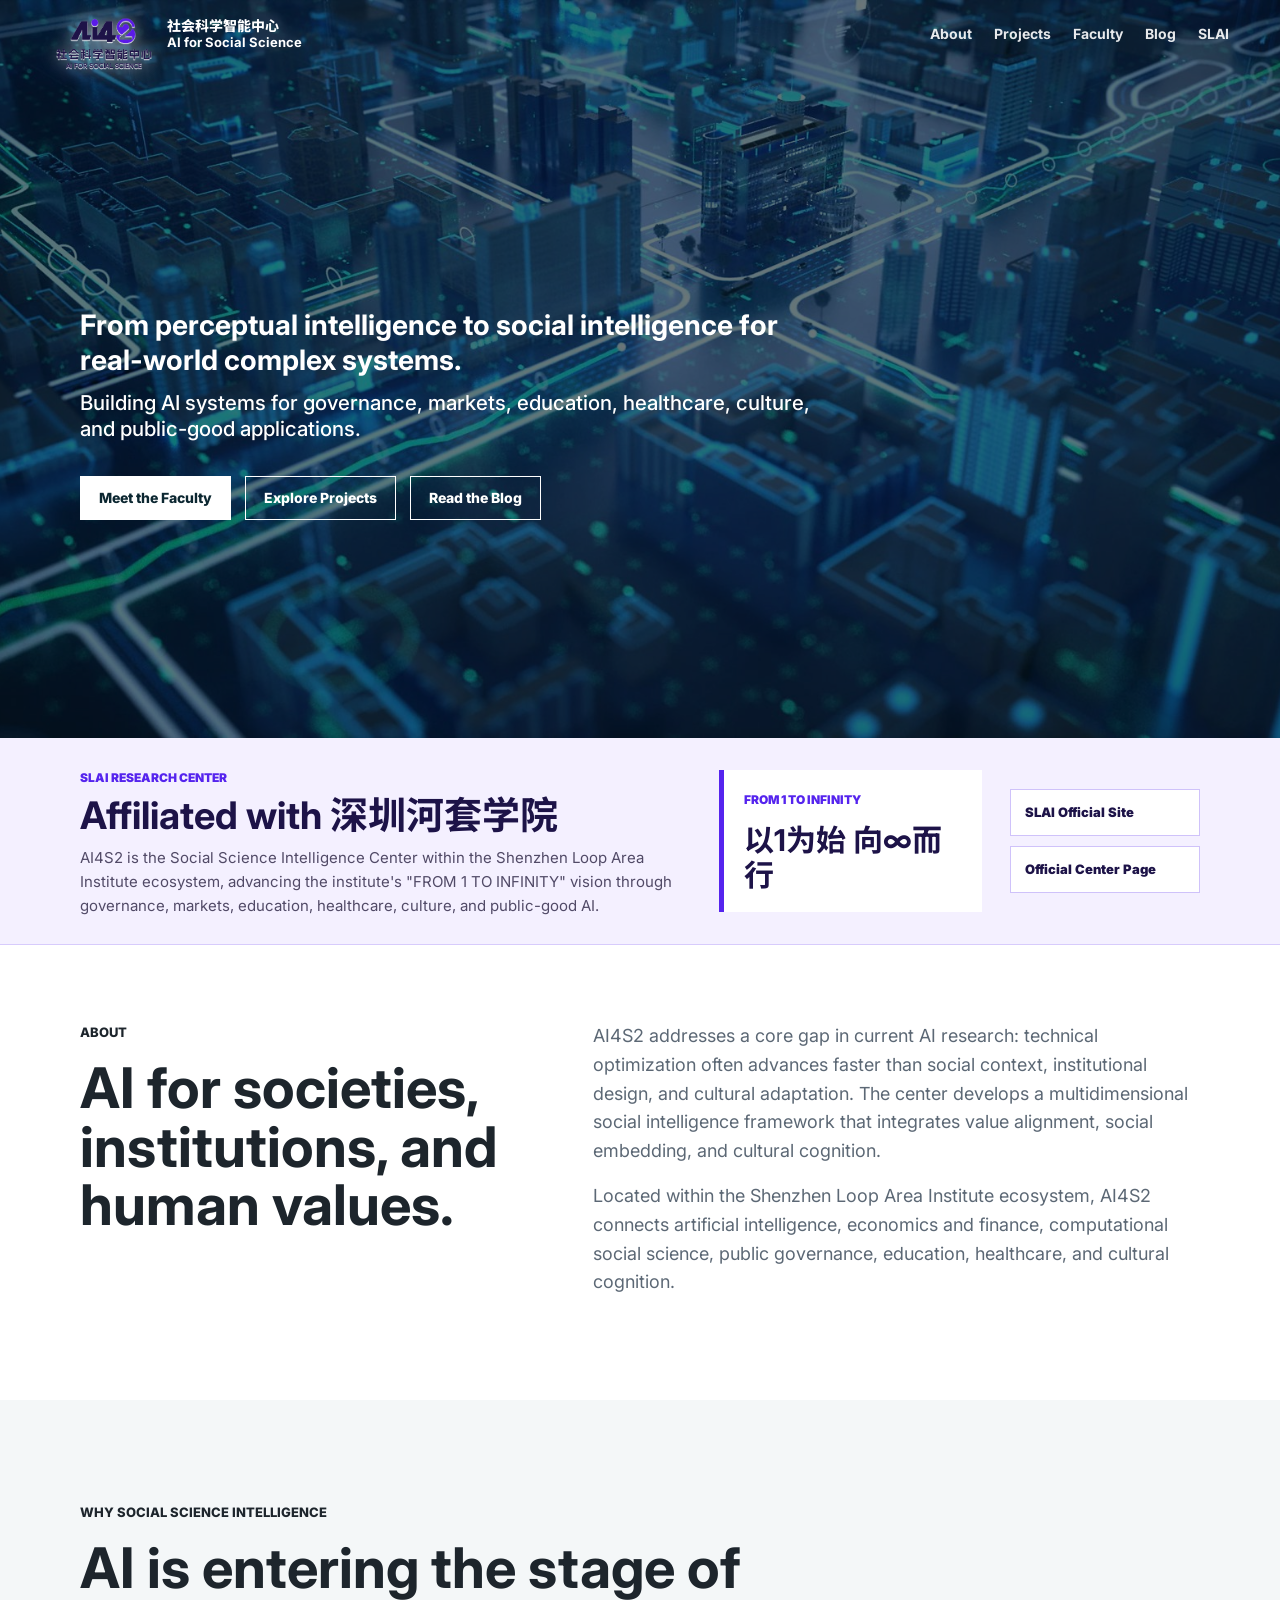
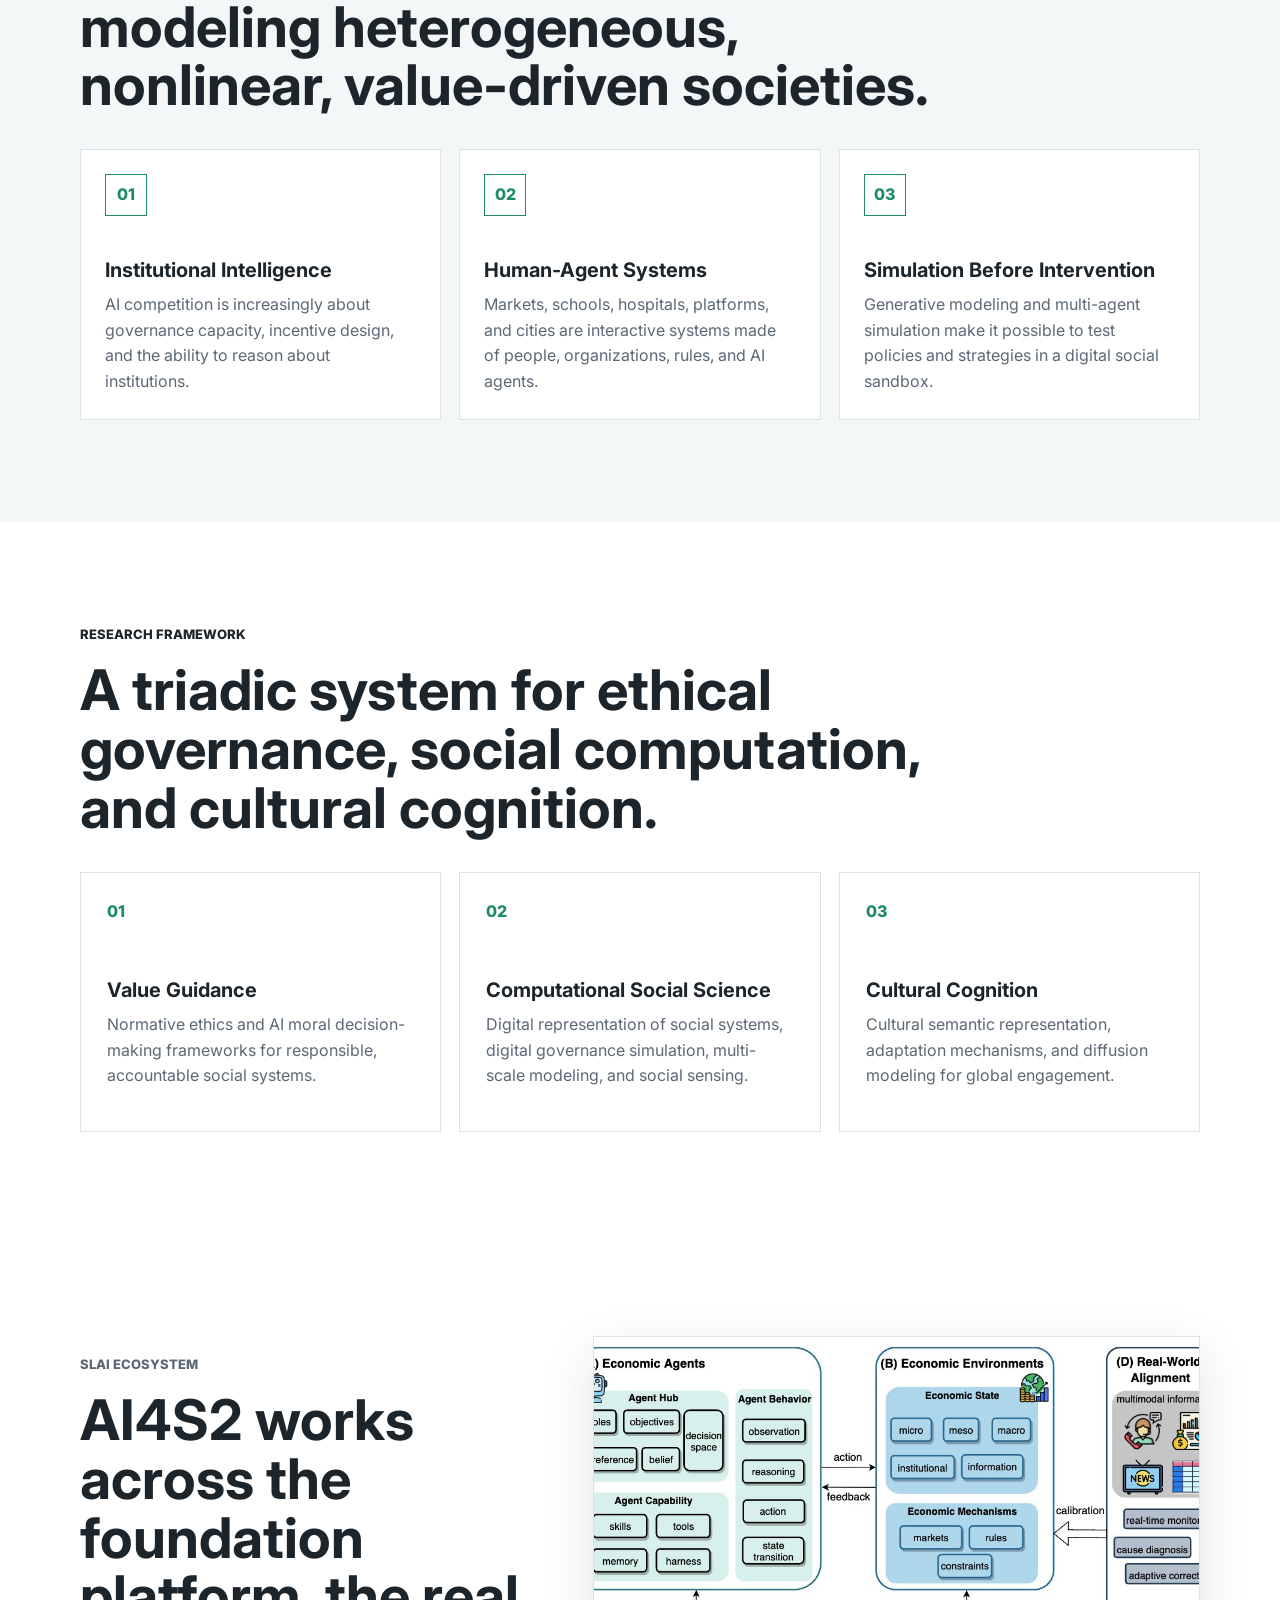
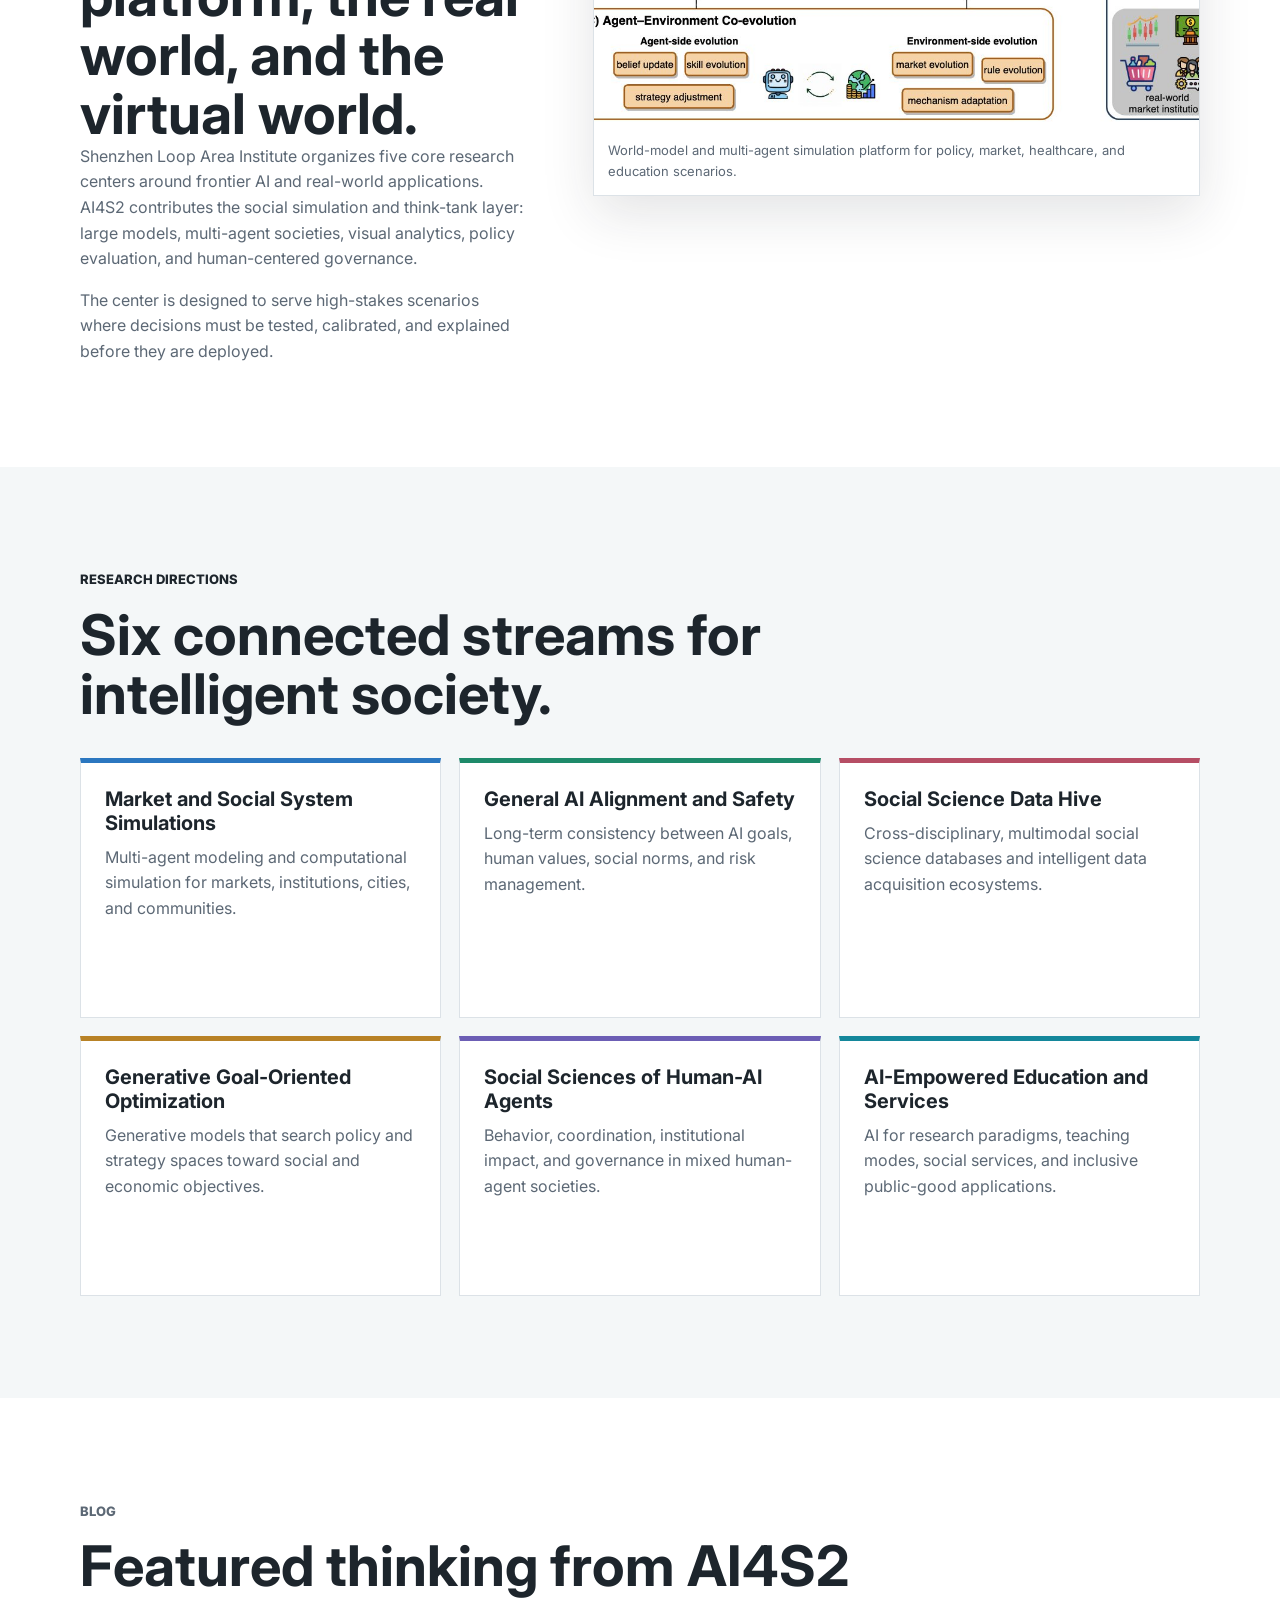
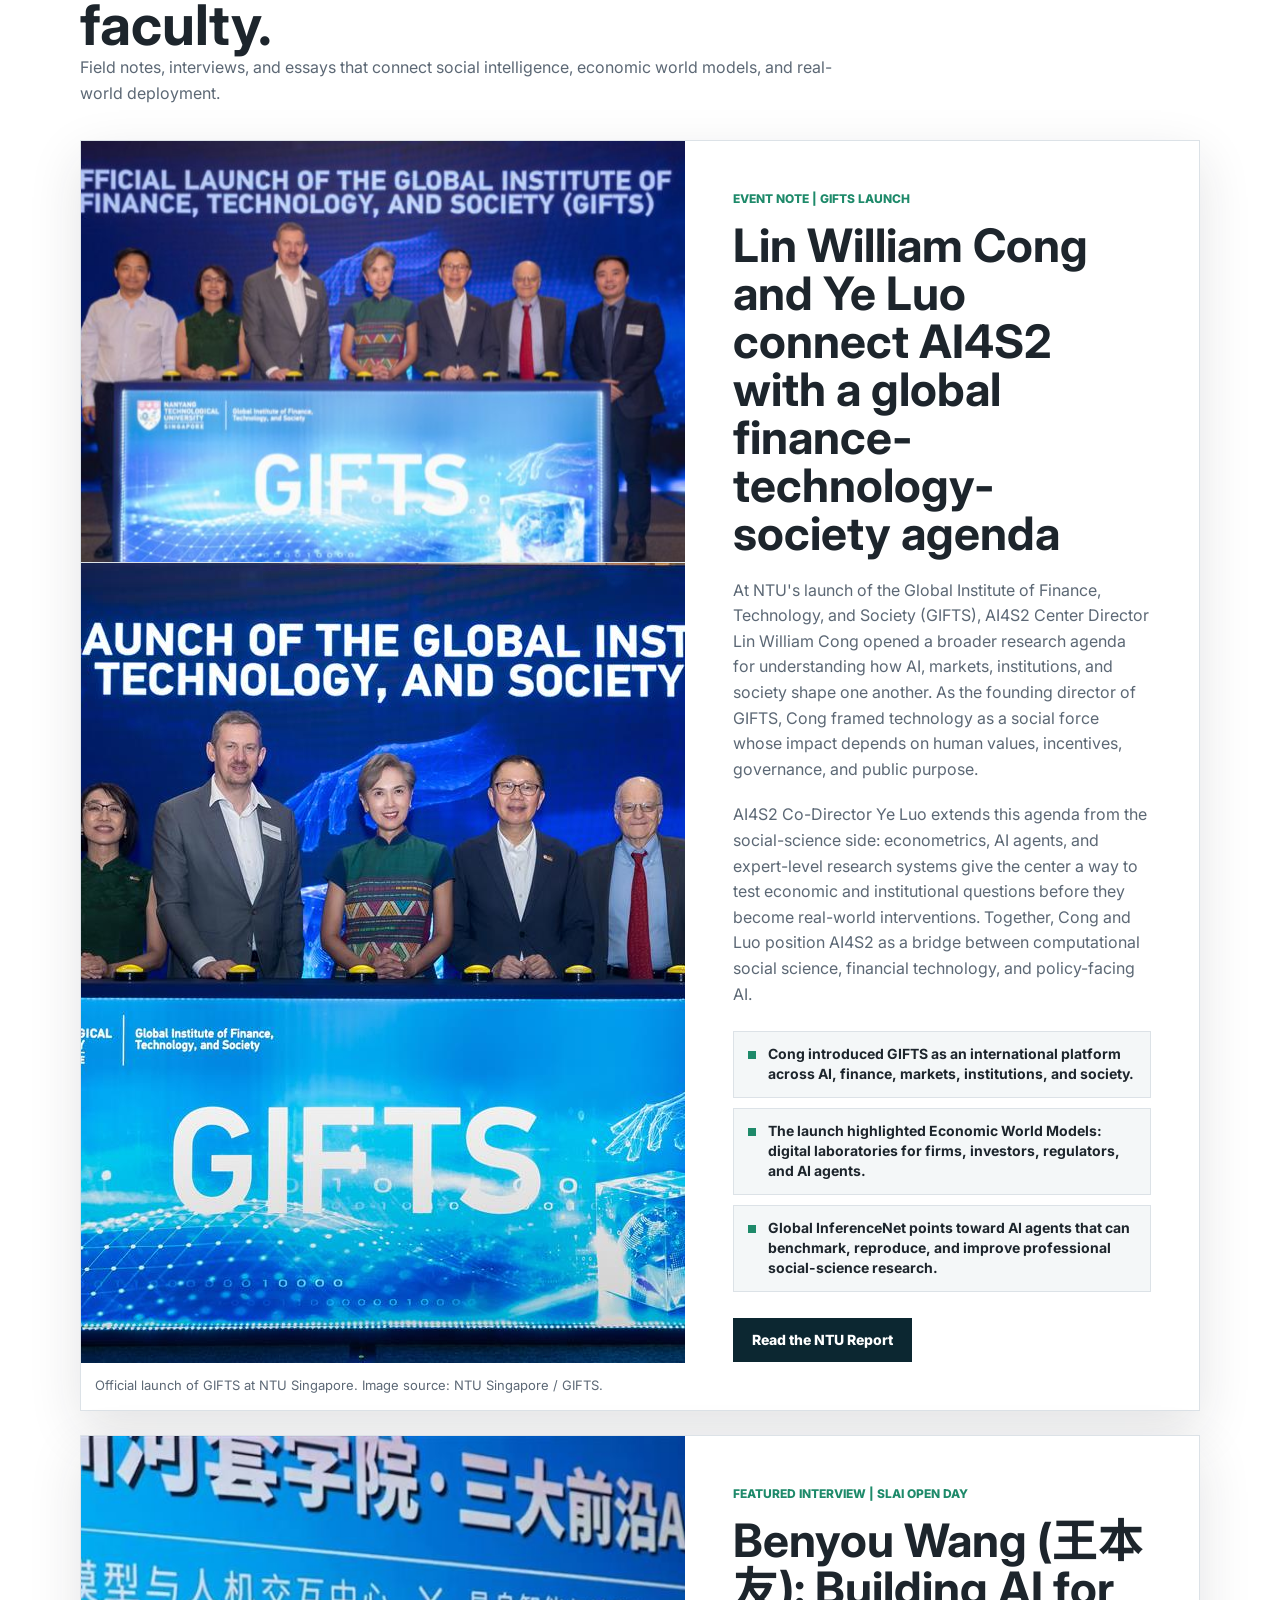
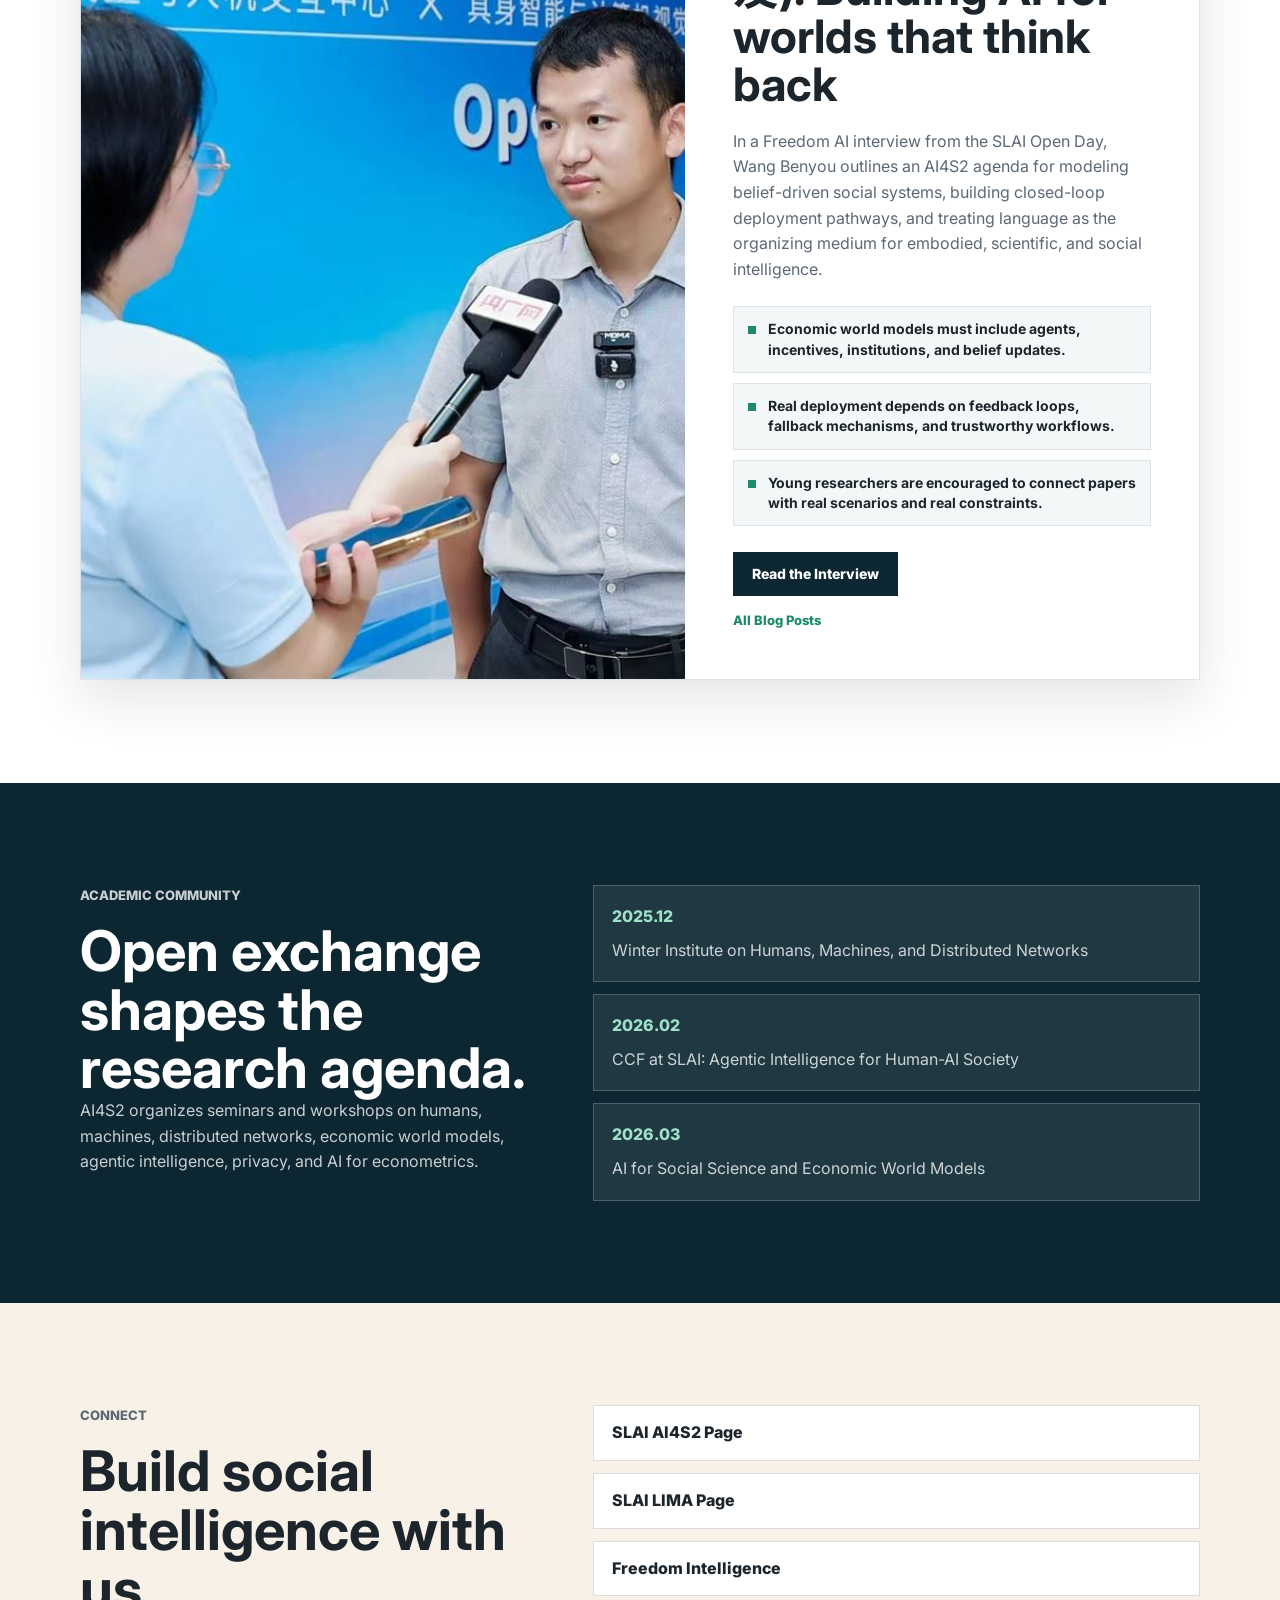
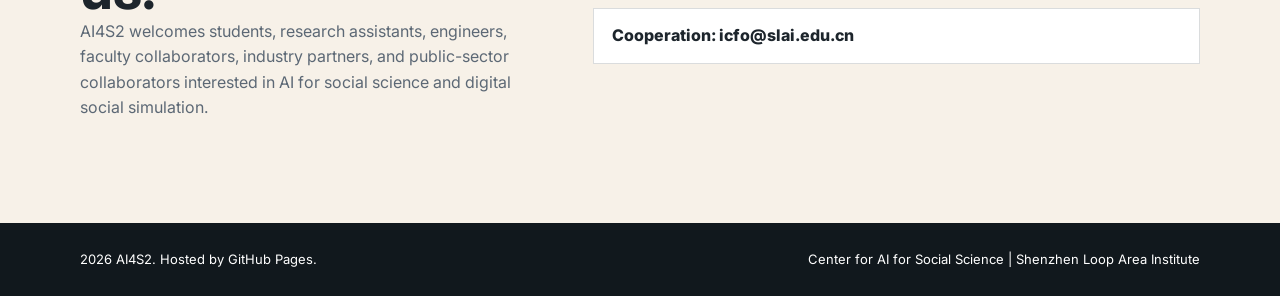
==== commit 72c38871: "Add project detail pages" ====
--- a/index.html
+++ b/index.html
@@ -47,9 +47,6 @@
         <img class="hero-bg" src="./assets/img/deck02_10.jpg" alt="Social system intelligence visualization" />
         <div class="hero-overlay"></div>
         <div class="hero-content">
-          <img class="hero-logo" src="./assets/img/ai4s2-center-logo.png" alt="AI4S2 社会科学智能中心 | AI for Social Science" />
-          <p class="eyebrow">社会科学智能中心 | Shenzhen Loop Area Institute</p>
-          <h1>AI4S2</h1>
           <p class="hero-subtitle">
             From perceptual intelligence to social intelligence for real-world complex systems.
           </p>
--- a/assets/css/styles.css
+++ b/assets/css/styles.css
@@ -85,15 +85,20 @@
   place-items: center;
   width: 104px;
   height: 44px;
-  padding: 6px 8px;
-  border: 1px solid rgba(255, 255, 255, 0.62);
-  background: #fff;
+  padding: 0;
+  background: transparent;
 }
 
 .brand-logo {
   width: 100%;
   height: 100%;
   object-fit: contain;
+  filter: drop-shadow(0 1px 0 rgba(255, 255, 255, 0.78)) drop-shadow(0 0 9px rgba(255, 255, 255, 0.64));
+}
+
+.site-header.is-scrolled .brand-logo,
+.subpage .brand-logo {
+  filter: none;
 }
 
 .brand-mark {
@@ -183,15 +188,6 @@
   width: min(1120px, calc(100% - 40px));
   margin: 0 auto;
   padding-top: 64px;
-}
-
-.hero-logo {
-  width: min(270px, 62vw);
-  margin: 0 0 28px;
-  padding: 16px 18px;
-  border: 1px solid rgba(255, 255, 255, 0.42);
-  background: rgba(255, 255, 255, 0.94);
-  box-shadow: 0 20px 52px rgba(0, 0, 0, 0.18);
 }
 
 .eyebrow,
@@ -774,9 +770,259 @@
   padding: 22px;
 }
 
+.project-index-section {
+  background: #fff;
+}
+
+.project-index-grid {
+  display: grid;
+  gap: 24px;
+}
+
+.project-index-card {
+  display: grid;
+  grid-template-columns: minmax(0, 0.96fr) minmax(0, 1.04fr);
+  min-height: 430px;
+  border: 1px solid var(--line);
+  background: #fff;
+  box-shadow: var(--shadow);
+  transition: transform 180ms ease, border-color 180ms ease;
+}
+
+.project-index-card:hover {
+  border-color: rgba(30, 138, 106, 0.46);
+  transform: translateY(-2px);
+}
+
+.project-index-media {
+  display: block;
+  min-width: 0;
+  min-height: 430px;
+  overflow: hidden;
+  background: var(--soft);
+}
+
+.project-index-media img {
+  width: 100%;
+  height: 100%;
+  object-fit: cover;
+}
+
+.project-index-media.montage {
+  display: grid;
+  grid-template-columns: repeat(2, minmax(0, 1fr));
+  grid-template-rows: repeat(2, minmax(0, 1fr));
+  gap: 1px;
+  background: var(--line);
+}
+
+.project-index-media.montage img {
+  min-width: 0;
+  min-height: 0;
+}
+
+.project-index-copy {
+  display: flex;
+  flex-direction: column;
+  justify-content: center;
+  min-width: 0;
+  padding: clamp(28px, 5vw, 56px);
+}
+
+.project-index-title {
+  display: block;
+  color: var(--ink);
+  font-size: clamp(38px, 4.8vw, 70px);
+  font-weight: 800;
+  line-height: 0.98;
+  letter-spacing: 0;
+}
+
+.project-index-card:not(.featured) .project-index-title {
+  font-size: clamp(31px, 4vw, 54px);
+  line-height: 1.03;
+}
+
+.project-index-text {
+  display: block;
+  margin-top: 20px;
+  color: var(--muted);
+  font-size: 18px;
+  font-weight: 700;
+  line-height: 1.45;
+}
+
+.project-chip-row {
+  display: flex;
+  flex-wrap: wrap;
+  gap: 8px;
+  margin-top: 22px;
+}
+
+.project-chip-row span {
+  display: inline-flex;
+  align-items: center;
+  min-height: 32px;
+  padding: 6px 10px;
+  border: 1px solid var(--line);
+  background: var(--soft);
+  color: var(--muted);
+  font-size: 12px;
+  font-weight: 800;
+}
+
+.project-link {
+  display: inline-flex;
+  align-items: center;
+  width: fit-content;
+  min-height: 42px;
+  margin-top: 28px;
+  padding: 9px 16px;
+  border: 1px solid var(--deep);
+  background: var(--deep);
+  color: #fff;
+  font-size: 13px;
+  font-weight: 900;
+}
+
+.project-page-hero {
+  padding-bottom: 72px;
+}
+
+.project-hero-grid,
+.project-narrative-grid {
+  display: grid;
+  grid-template-columns: minmax(0, 0.92fr) minmax(0, 1.08fr);
+  gap: clamp(30px, 5vw, 62px);
+  align-items: center;
+}
+
+.project-hero-copy {
+  min-width: 0;
+}
+
+.project-back-link {
+  display: inline-flex;
+  margin-bottom: 26px;
+  color: var(--green);
+  font-size: 13px;
+  font-weight: 900;
+}
+
+.project-hero-copy h1 {
+  margin: 0;
+  font-size: clamp(44px, 6.5vw, 82px);
+  line-height: 0.98;
+}
+
+.project-sandbox-page .project-hero-grid {
+  grid-template-columns: minmax(0, 1.08fr) minmax(0, 0.92fr);
+}
+
+.project-sandbox-page .project-hero-copy h1 {
+  font-size: clamp(42px, 5.5vw, 72px);
+  line-height: 1.01;
+}
+
+.project-hero-copy > p:not(.section-kicker) {
+  max-width: 760px;
+  margin-top: 22px;
+  color: var(--muted);
+  font-size: clamp(18px, 2vw, 23px);
+  font-weight: 700;
+  line-height: 1.35;
+}
+
+.project-hero-copy .project-meta-grid {
+  margin-top: 28px;
+}
+
+.hero-chips {
+  margin-top: 28px;
+}
+
+.project-hero-media {
+  min-width: 0;
+  margin: 0;
+  border: 1px solid var(--line);
+  background: #fff;
+  box-shadow: var(--shadow);
+}
+
+.project-hero-media > img {
+  width: 100%;
+  aspect-ratio: 1.56;
+  object-fit: cover;
+}
+
+.project-hero-media.montage-large {
+  display: grid;
+  grid-template-columns: repeat(2, minmax(0, 1fr));
+  gap: 1px;
+  background: var(--line);
+}
+
+.project-hero-media.montage-large img {
+  width: 100%;
+  height: 100%;
+  aspect-ratio: 1.18;
+  object-fit: cover;
+}
+
+.project-hero-media.montage-large figcaption {
+  grid-column: span 2;
+  background: #fff;
+}
+
+.project-narrative-grid {
+  align-items: start;
+}
+
+.track-grid {
+  display: grid;
+  grid-template-columns: repeat(2, minmax(0, 1fr));
+  gap: 18px;
+}
+
+.track-card {
+  display: grid;
+  grid-template-columns: 230px minmax(0, 1fr);
+  min-height: 275px;
+  border: 1px solid var(--line);
+  border-top-width: 5px;
+  background: #fff;
+}
+
+.track-card img {
+  width: 100%;
+  height: 100%;
+  object-fit: cover;
+}
+
+.track-card div {
+  min-width: 0;
+  padding: 22px;
+}
+
+.track-card .project-number {
+  margin-bottom: 26px;
+}
+
+.track-card h3 {
+  font-size: 22px;
+}
+
+.track-card p {
+  color: var(--muted);
+}
+
 .faculty-section .section-heading p {
   max-width: 820px;
   color: var(--muted);
+}
+
+.faculty-page .faculty-section {
+  padding-top: 126px;
 }
 
 .faculty-group + .faculty-group {
@@ -1367,7 +1613,12 @@
   .project-feature,
   .project-detail-grid,
   .project-visual-grid,
-  .project-grid {
+  .project-grid,
+  .project-index-card,
+  .project-hero-grid,
+  .project-narrative-grid,
+  .track-grid,
+  .track-card {
     grid-template-columns: 1fr;
   }
 
@@ -1414,6 +1665,29 @@
 
   .project-card img {
     min-height: 0;
+    aspect-ratio: 1.65;
+  }
+
+  .project-index-media {
+    min-height: 0;
+    aspect-ratio: 1.62;
+  }
+
+  .project-index-media.montage {
+    height: 252px;
+    aspect-ratio: auto;
+  }
+
+  .project-index-copy {
+    padding: 30px;
+  }
+
+  .project-hero-media > img {
+    aspect-ratio: 1.62;
+  }
+
+  .track-card img {
+    height: auto;
     aspect-ratio: 1.65;
   }
 
@@ -1447,10 +1721,6 @@
     min-height: 760px;
   }
 
-  .hero-logo {
-    width: min(220px, 72vw);
-  }
-
   .page-hero {
     padding: 118px 0 54px;
   }
@@ -1498,6 +1768,33 @@
     min-height: auto;
   }
 
+  .project-index-card {
+    min-height: 0;
+  }
+
+  .project-index-title,
+  .project-index-card:not(.featured) .project-index-title {
+    font-size: 34px;
+    line-height: 1.04;
+  }
+
+  .project-index-text {
+    font-size: 16px;
+  }
+
+  .project-hero-copy h1 {
+    font-size: 38px;
+    line-height: 1.03;
+  }
+
+  .project-hero-media.montage-large {
+    grid-template-columns: 1fr;
+  }
+
+  .project-hero-media.montage-large figcaption {
+    grid-column: span 1;
+  }
+
   .slai-motto {
     min-height: auto;
   }
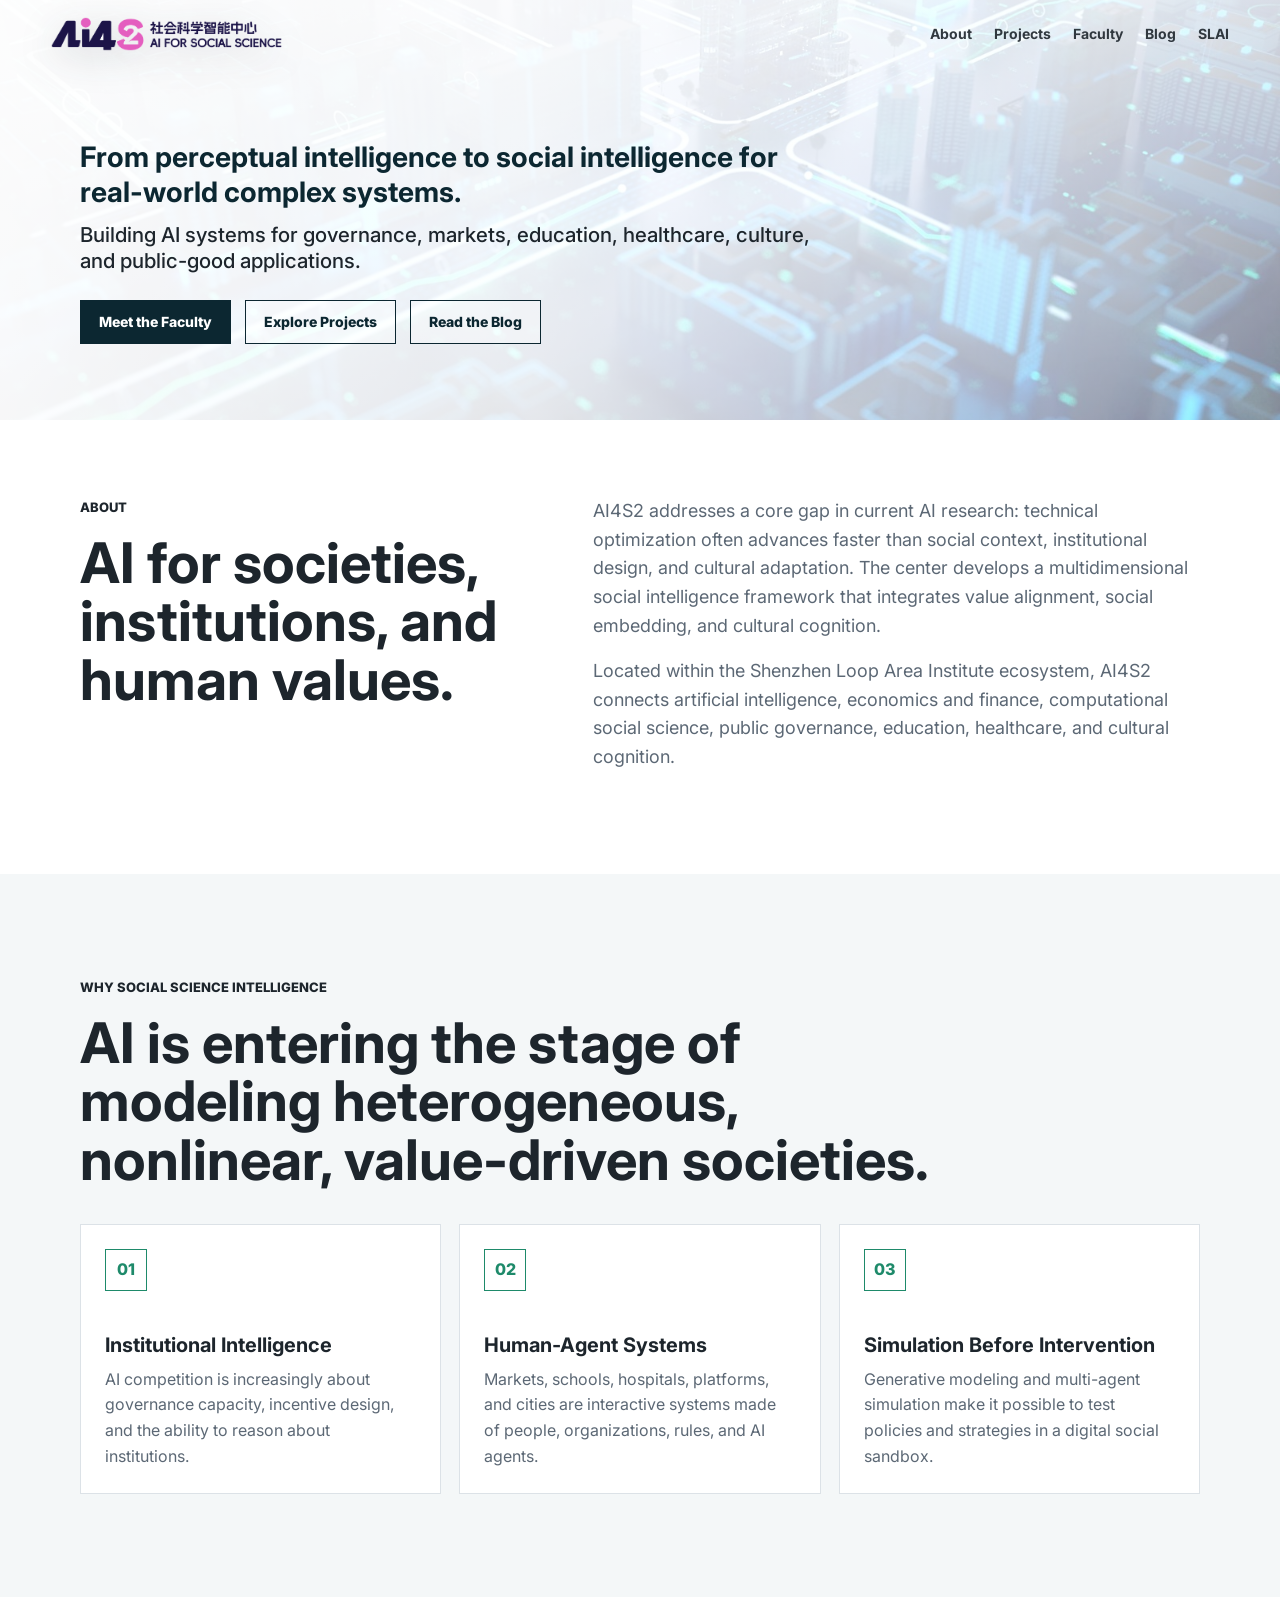
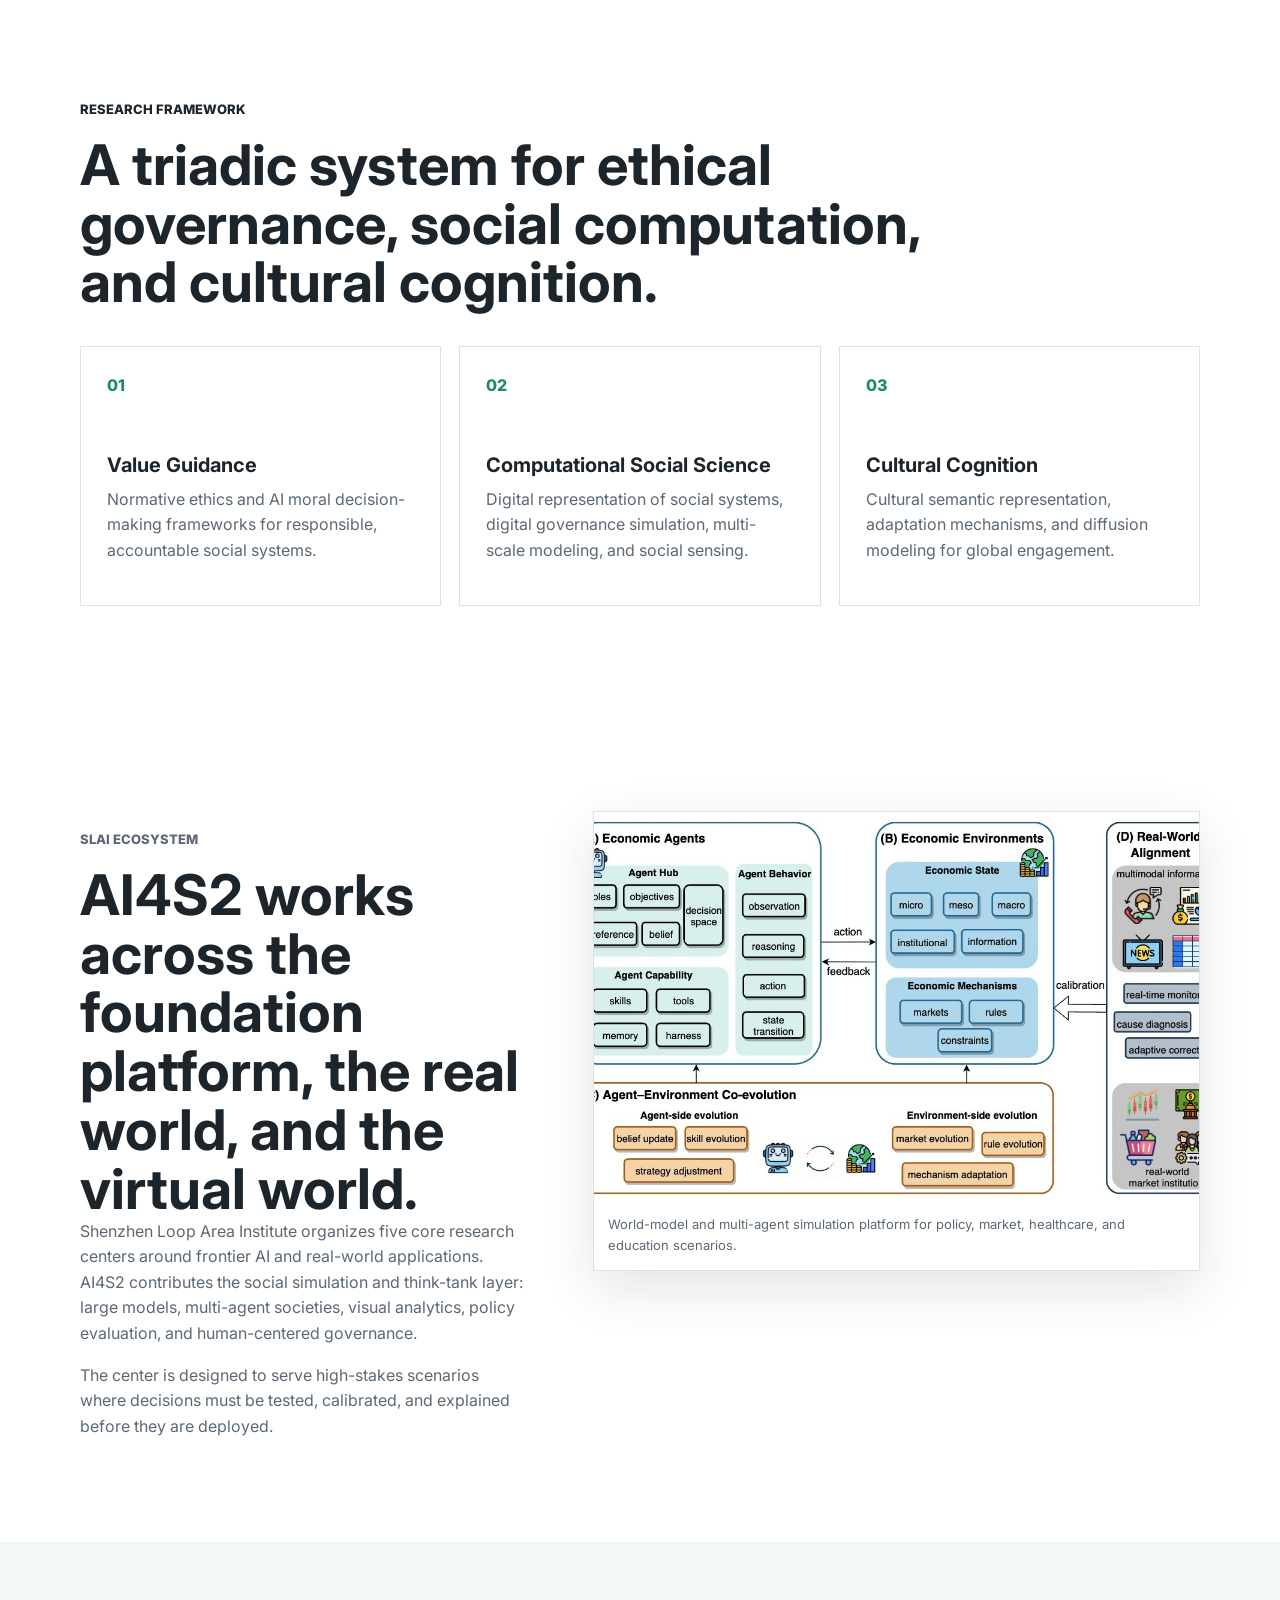
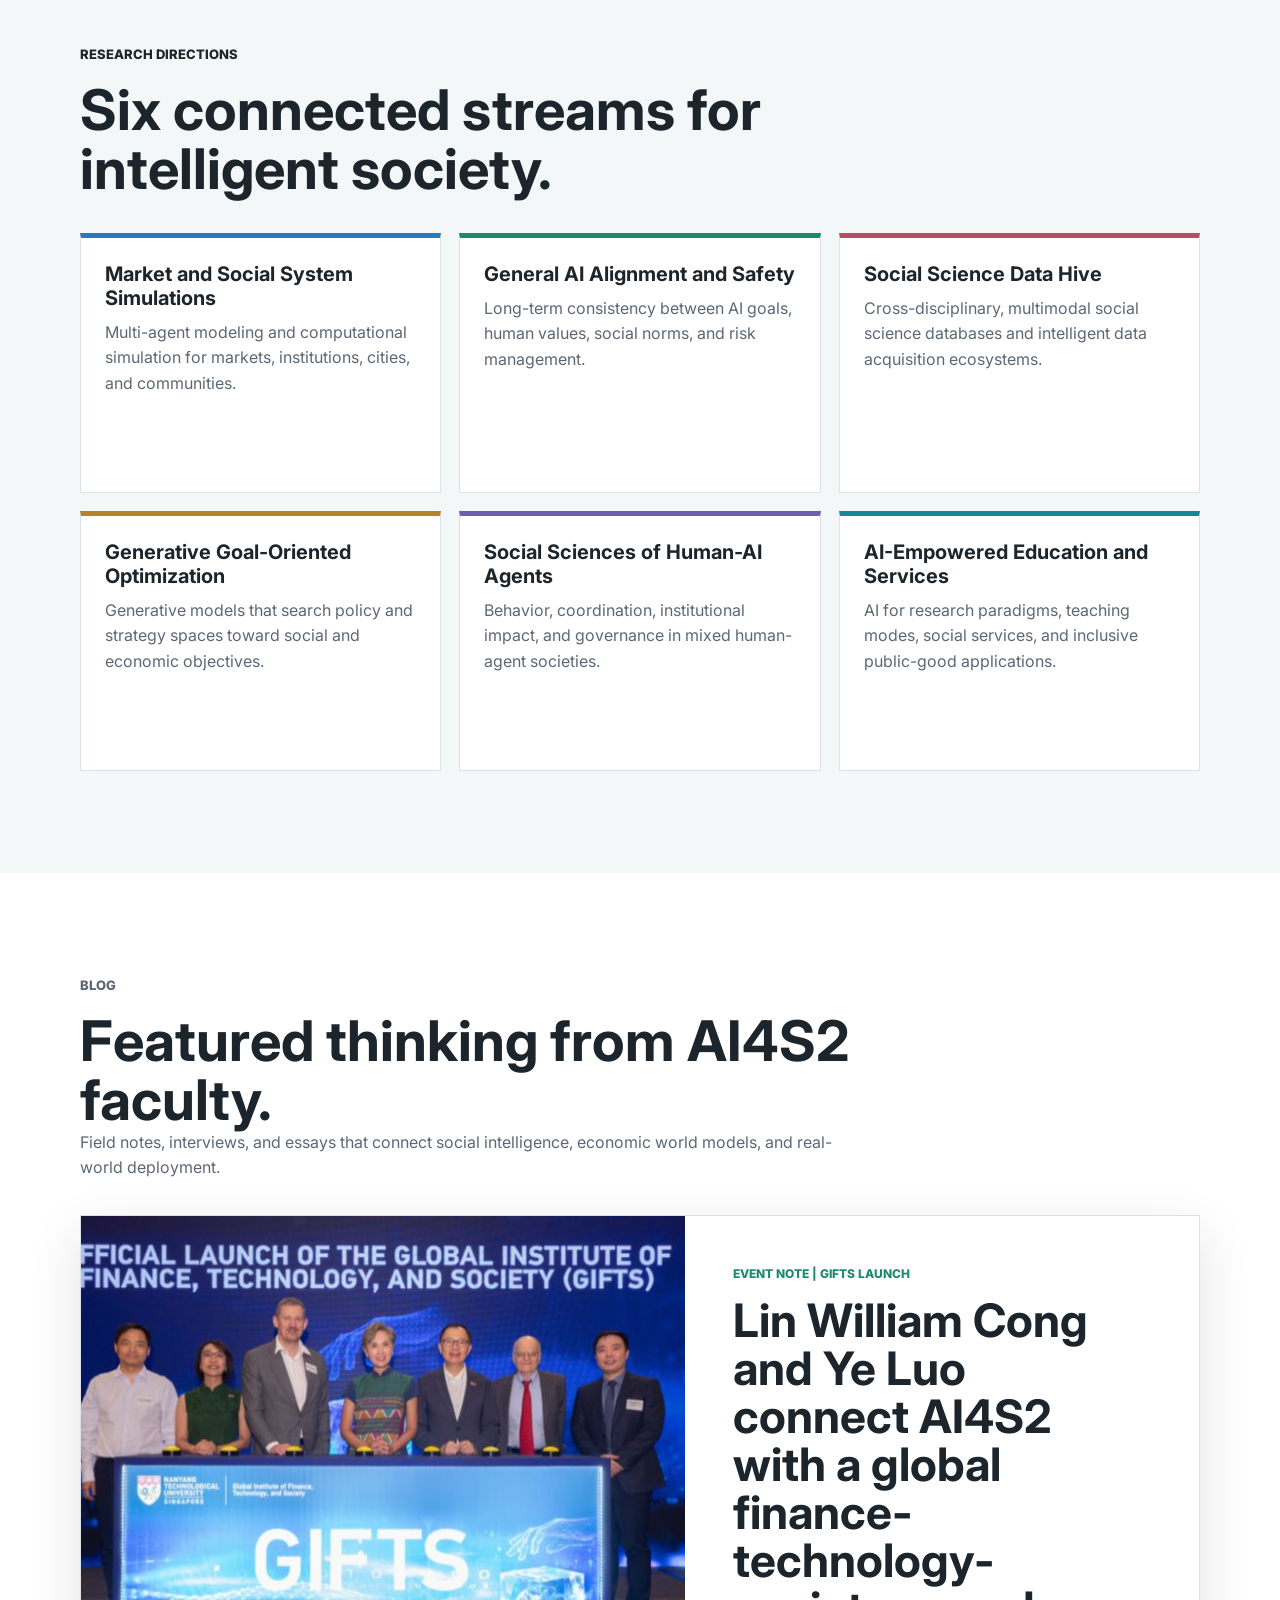
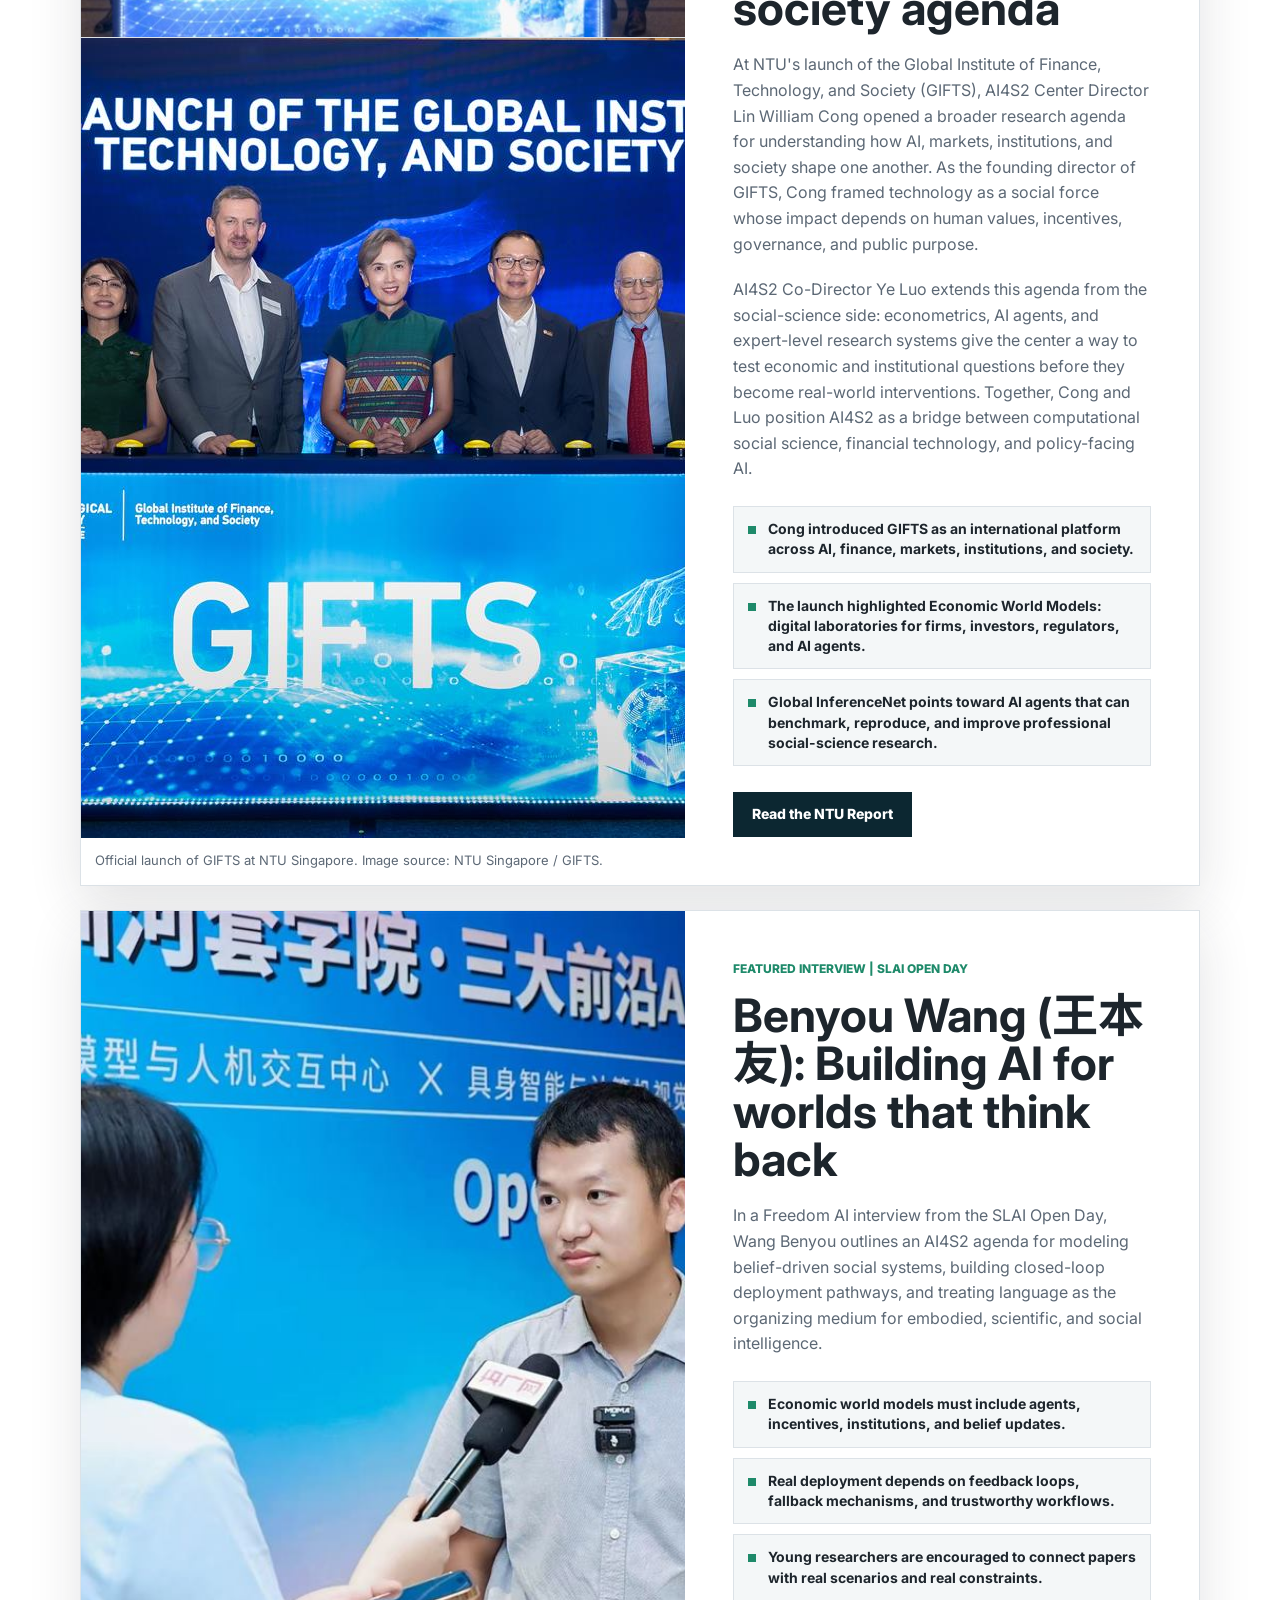
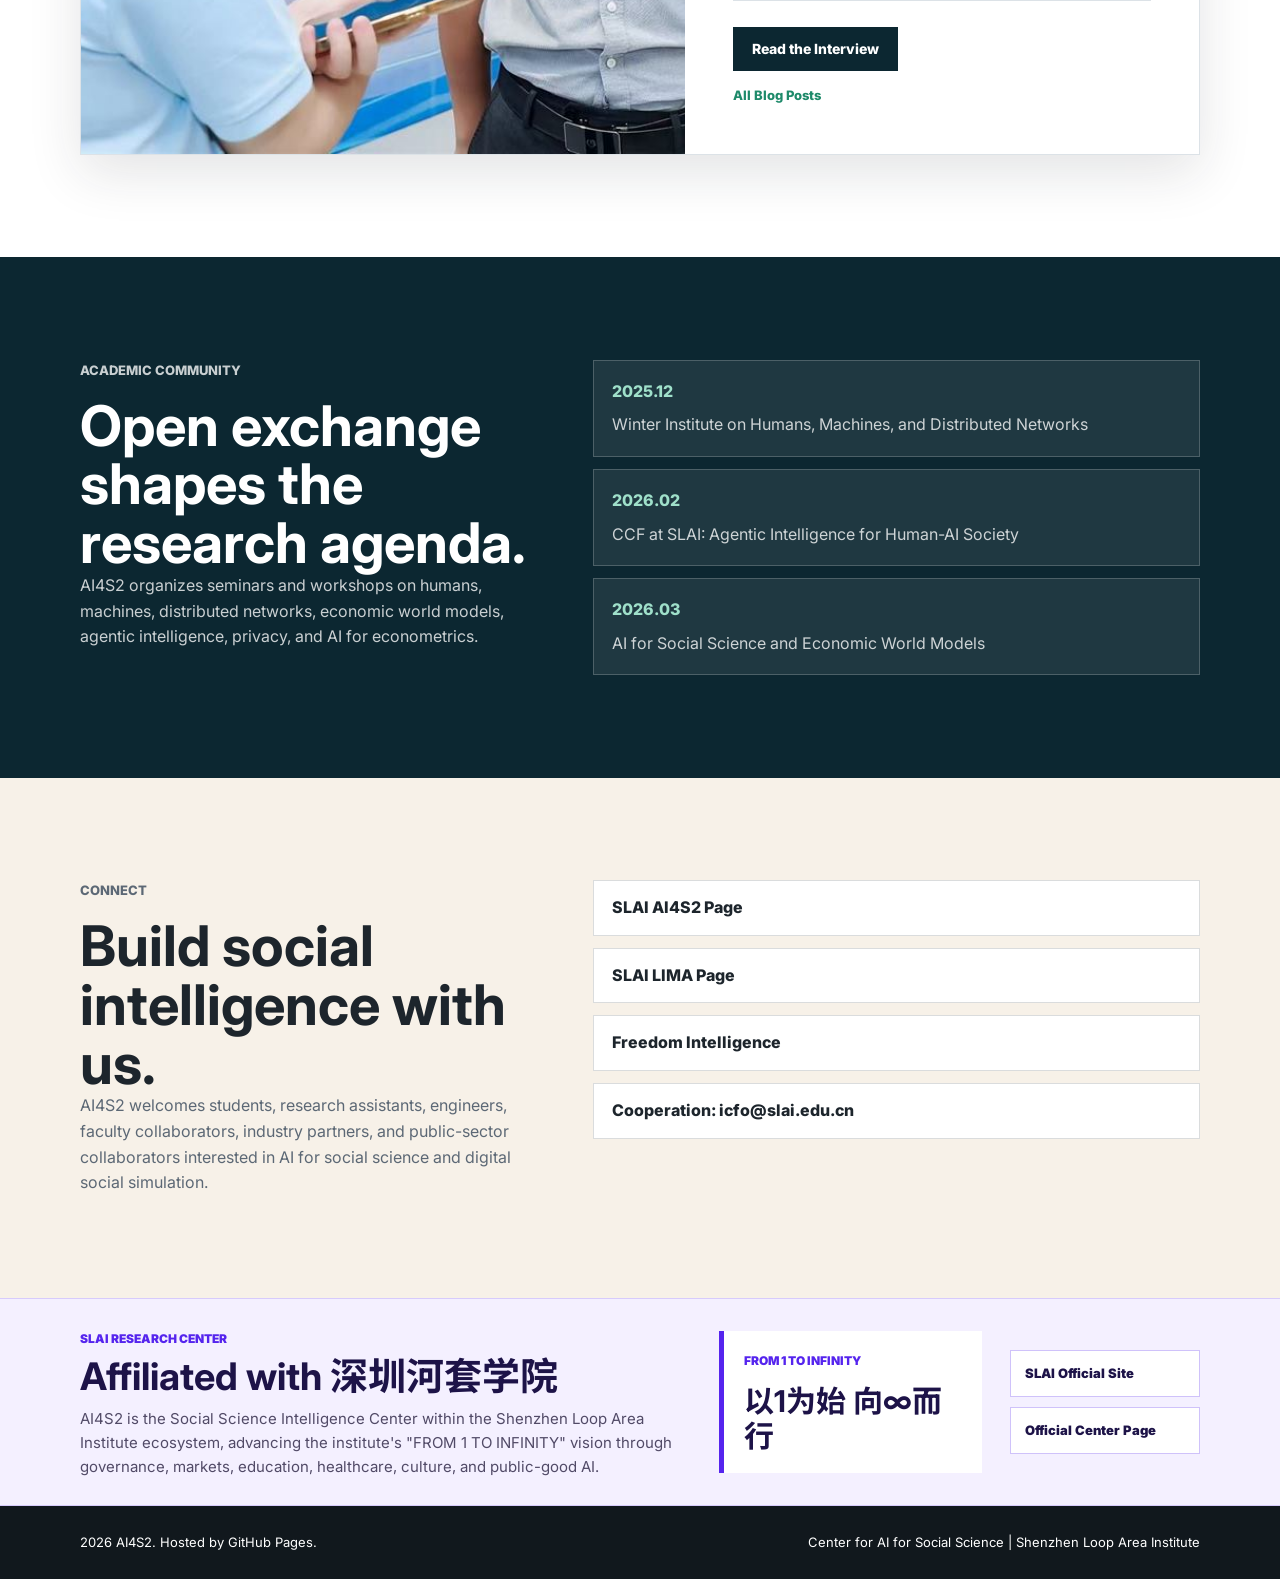
==== commit 9f754e22: "Sync from ai4s2/ai4s2.github.io" ====
--- a/index.html
+++ b/index.html
@@ -47,6 +47,7 @@
         <img class="hero-bg" src="./assets/img/deck02_10.jpg" alt="Social system intelligence visualization" />
         <div class="hero-overlay"></div>
         <div class="hero-content">
+          <h1 class="visually-hidden">AI4S2</h1>
           <p class="hero-subtitle">
             From perceptual intelligence to social intelligence for real-world complex systems.
           </p>
@@ -57,28 +58,6 @@
             <a class="button primary" href="./faculty.html">Meet the Faculty</a>
             <a class="button secondary" href="./projects.html">Explore Projects</a>
             <a class="button secondary" href="./blog/">Read the Blog</a>
-          </div>
-        </div>
-      </section>
-
-      <section class="slai-band" aria-label="SLAI affiliation">
-        <div class="section-inner slai-band-inner">
-          <div class="slai-identity">
-            <span class="slai-tag">SLAI Research Center</span>
-            <h2>Affiliated with 深圳河套学院</h2>
-            <p>
-              AI4S2 is the Social Science Intelligence Center within the Shenzhen Loop Area Institute ecosystem,
-              advancing the institute's "FROM 1 TO INFINITY" vision through governance, markets, education,
-              healthcare, culture, and public-good AI.
-            </p>
-          </div>
-          <div class="slai-motto" aria-label="SLAI motto">
-            <span>FROM 1 TO INFINITY</span>
-            <strong>以1为始 向∞而行</strong>
-          </div>
-          <div class="slai-links" aria-label="SLAI links">
-            <a href="https://www.slai.edu.cn/" target="_blank" rel="noreferrer">SLAI Official Site</a>
-            <a href="https://www.slai.edu.cn/zh-hans/node/378" target="_blank" rel="noreferrer">Official Center Page</a>
           </div>
         </div>
       </section>
@@ -383,6 +362,28 @@
           </div>
         </div>
       </section>
+
+      <section class="slai-band" aria-label="SLAI affiliation">
+        <div class="section-inner slai-band-inner">
+          <div class="slai-identity">
+            <span class="slai-tag">SLAI Research Center</span>
+            <h2>Affiliated with 深圳河套学院</h2>
+            <p>
+              AI4S2 is the Social Science Intelligence Center within the Shenzhen Loop Area Institute ecosystem,
+              advancing the institute's "FROM 1 TO INFINITY" vision through governance, markets, education,
+              healthcare, culture, and public-good AI.
+            </p>
+          </div>
+          <div class="slai-motto" aria-label="SLAI motto">
+            <span>FROM 1 TO INFINITY</span>
+            <strong>以1为始 向∞而行</strong>
+          </div>
+          <div class="slai-links" aria-label="SLAI links">
+            <a href="https://www.slai.edu.cn/" target="_blank" rel="noreferrer">SLAI Official Site</a>
+            <a href="https://www.slai.edu.cn/zh-hans/node/378" target="_blank" rel="noreferrer">Official Center Page</a>
+          </div>
+        </div>
+      </section>
     </main>
 
     <footer class="site-footer">
--- a/assets/css/styles.css
+++ b/assets/css/styles.css
@@ -43,6 +43,18 @@
   max-width: 100%;
 }
 
+.visually-hidden {
+  position: absolute;
+  width: 1px;
+  height: 1px;
+  padding: 0;
+  margin: -1px;
+  overflow: hidden;
+  clip: rect(0, 0, 0, 0);
+  white-space: nowrap;
+  border: 0;
+}
+
 .site-header {
   position: fixed;
   z-index: 30;
@@ -54,7 +66,7 @@
   justify-content: space-between;
   height: 68px;
   padding: 0 clamp(18px, 4vw, 56px);
-  color: #fff;
+  color: var(--ink);
   transition: background 180ms ease, color 180ms ease, box-shadow 180ms ease;
 }
 
@@ -75,7 +87,7 @@
 .brand {
   display: inline-flex;
   align-items: center;
-  gap: 12px;
+  gap: 0;
   font-weight: 800;
   letter-spacing: 0;
 }
@@ -83,8 +95,8 @@
 .brand-logo-wrap {
   display: grid;
   place-items: center;
-  width: 104px;
-  height: 44px;
+  width: clamp(190px, 18vw, 270px);
+  height: 48px;
   padding: 0;
   background: transparent;
 }
@@ -93,7 +105,7 @@
   width: 100%;
   height: 100%;
   object-fit: contain;
-  filter: drop-shadow(0 1px 0 rgba(255, 255, 255, 0.78)) drop-shadow(0 0 9px rgba(255, 255, 255, 0.64));
+  filter: drop-shadow(0 8px 18px rgba(29, 37, 44, 0.18));
 }
 
 .site-header.is-scrolled .brand-logo,
@@ -111,7 +123,7 @@
 }
 
 .brand-text {
-  display: grid;
+  display: none;
   gap: 1px;
   color: inherit;
   font-size: 13px;
@@ -159,11 +171,13 @@
 
 .hero {
   position: relative;
-  min-height: min(760px, 82vh);
+  min-height: 0;
+  padding: clamp(104px, 11vw, 140px) 0 clamp(50px, 6vw, 76px);
   display: flex;
-  align-items: center;
+  align-items: flex-start;
   overflow: hidden;
-  color: #fff;
+  color: var(--ink);
+  background: var(--paper);
 }
 
 .hero-bg,
@@ -179,7 +193,9 @@
 }
 
 .hero-overlay {
-  background: rgba(3, 19, 27, 0.58);
+  background:
+    linear-gradient(90deg, rgba(255, 255, 255, 0.96) 0%, rgba(255, 255, 255, 0.86) 42%, rgba(255, 255, 255, 0.34) 100%),
+    linear-gradient(180deg, rgba(255, 255, 255, 0.76), rgba(255, 255, 255, 0.18));
 }
 
 .hero-content {
@@ -187,7 +203,12 @@
   z-index: 1;
   width: min(1120px, calc(100% - 40px));
   margin: 0 auto;
-  padding-top: 64px;
+}
+
+.hero-logo {
+  width: min(520px, 78vw);
+  margin: 0 0 28px;
+  filter: drop-shadow(0 18px 34px rgba(29, 37, 44, 0.18));
 }
 
 .eyebrow,
@@ -209,10 +230,11 @@
 
 .hero-subtitle {
   max-width: 760px;
-  margin: 26px 0 0;
+  margin: 0;
   font-size: clamp(19px, 2.2vw, 31px);
   line-height: 1.25;
   font-weight: 700;
+  color: var(--deep);
 }
 
 .hero-subtitle.cn {
@@ -225,7 +247,7 @@
   display: flex;
   gap: 14px;
   flex-wrap: wrap;
-  margin-top: 34px;
+  margin-top: 26px;
 }
 
 .button {
@@ -239,16 +261,18 @@
 }
 
 .button.primary {
-  background: #fff;
+  background: var(--deep);
+  color: #fff;
+  border-color: var(--deep);
+}
+
+.button.secondary {
   color: var(--deep);
-  border-color: #fff;
-}
-
-.button.secondary {
-  color: #fff;
+  background: rgba(255, 255, 255, 0.34);
 }
 
 .slai-band {
+  border-top: 1px solid rgba(85, 36, 238, 0.18);
   border-bottom: 1px solid rgba(85, 36, 238, 0.18);
   background: var(--slai-soft);
 }
@@ -1302,7 +1326,8 @@
 }
 
 .blog-list-copy h2 {
-  font-size: clamp(32px, 4vw, 52px);
+  font-size: clamp(24px, 2.6vw, 36px);
+  line-height: 1.12;
 }
 
 .blog-list-copy p {
@@ -1713,12 +1738,13 @@
   }
 
   .brand-logo-wrap {
-    width: 92px;
-    height: 40px;
+    width: 160px;
+    height: 38px;
   }
 
   .hero {
-    min-height: 760px;
+    min-height: 0;
+    padding: 104px 0 48px;
   }
 
   .page-hero {
@@ -1732,6 +1758,11 @@
 
   .hero h1 {
     font-size: 64px;
+  }
+
+  .hero-logo {
+    width: min(340px, 86vw);
+    margin-bottom: 24px;
   }
 
   .hero-actions {
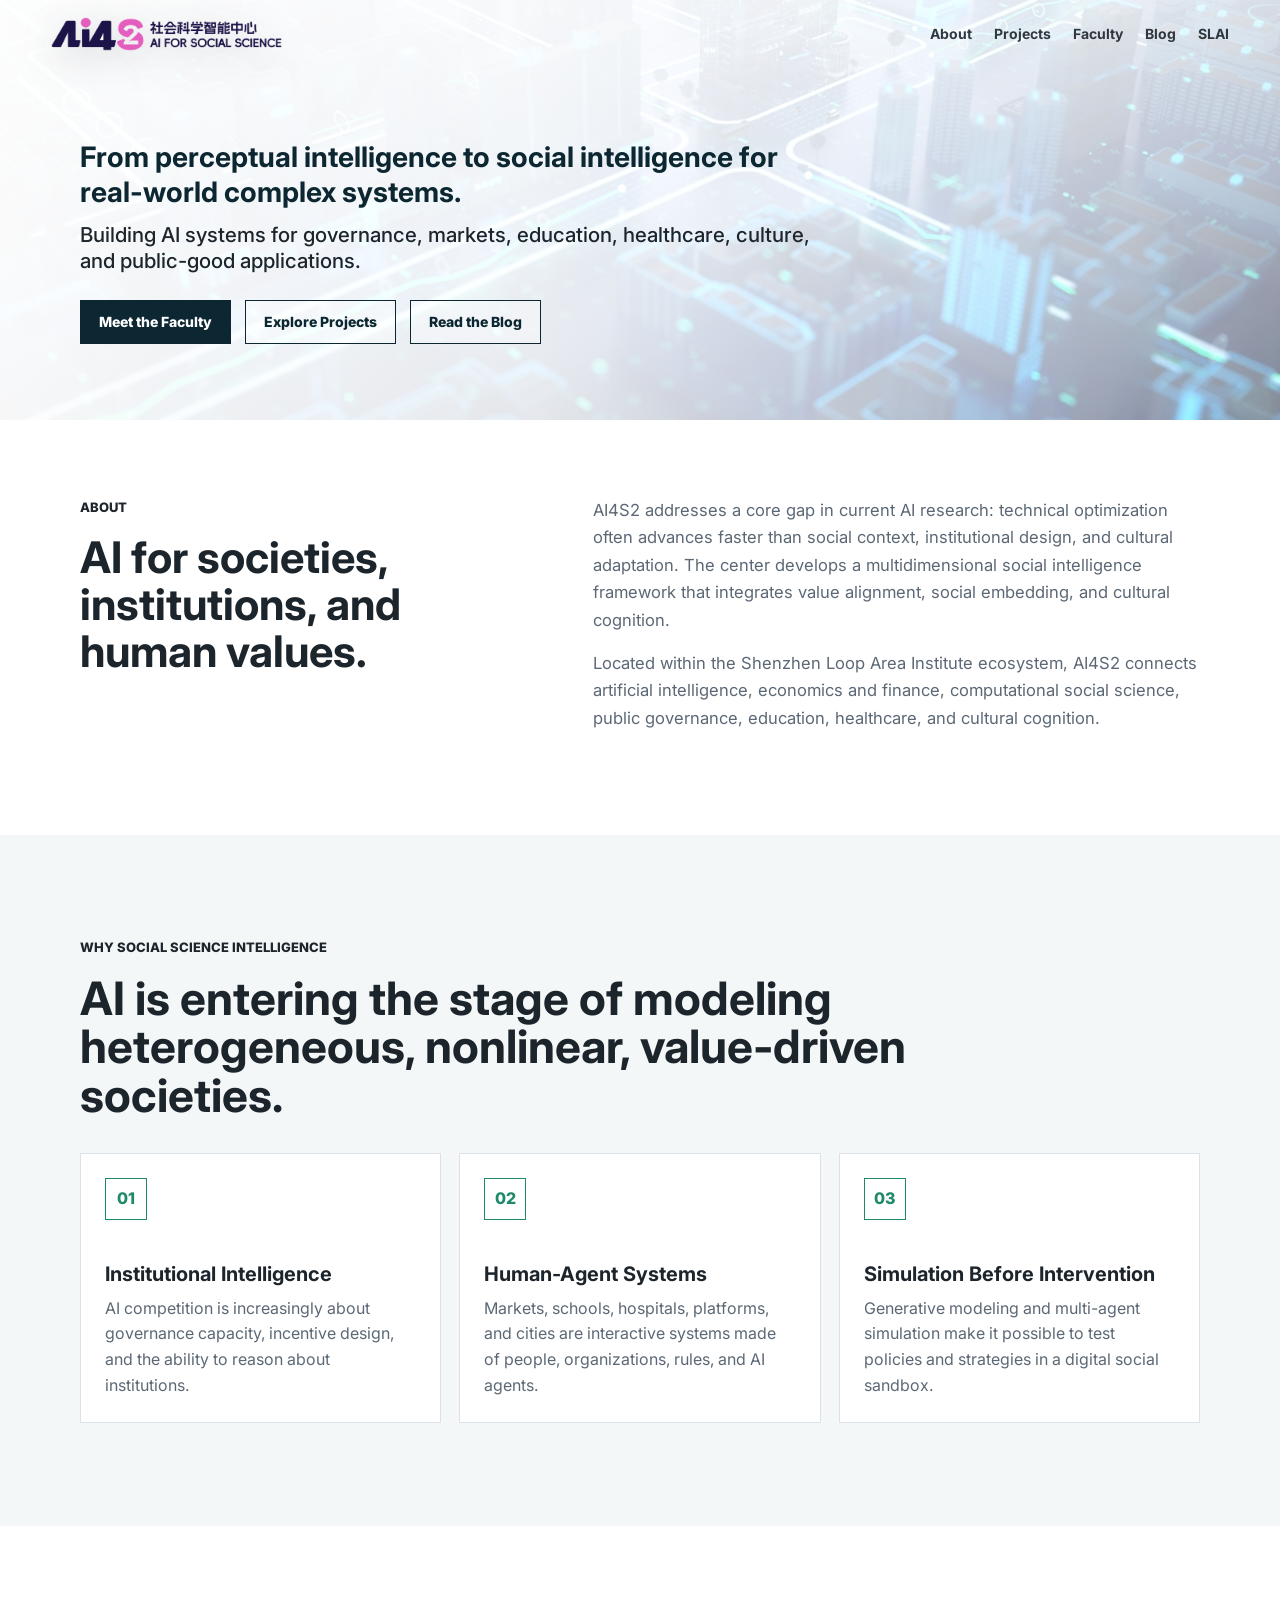
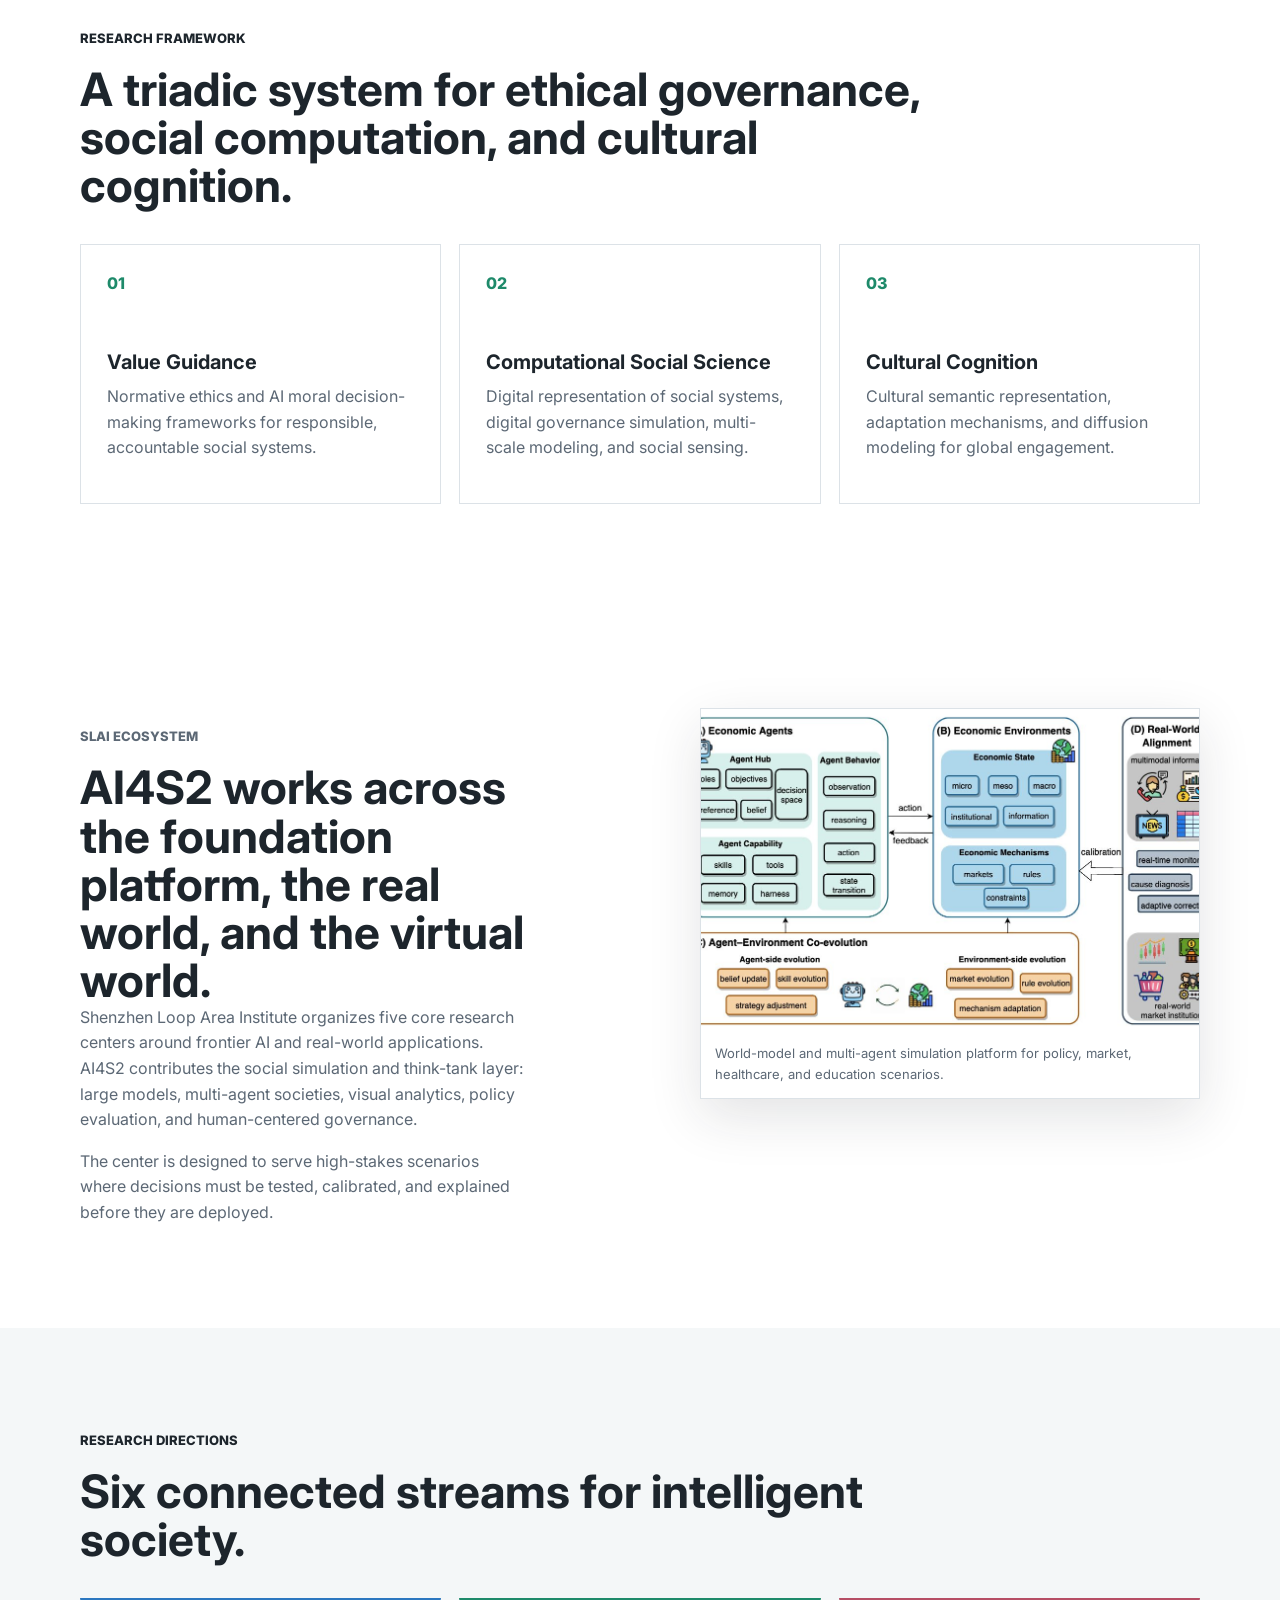
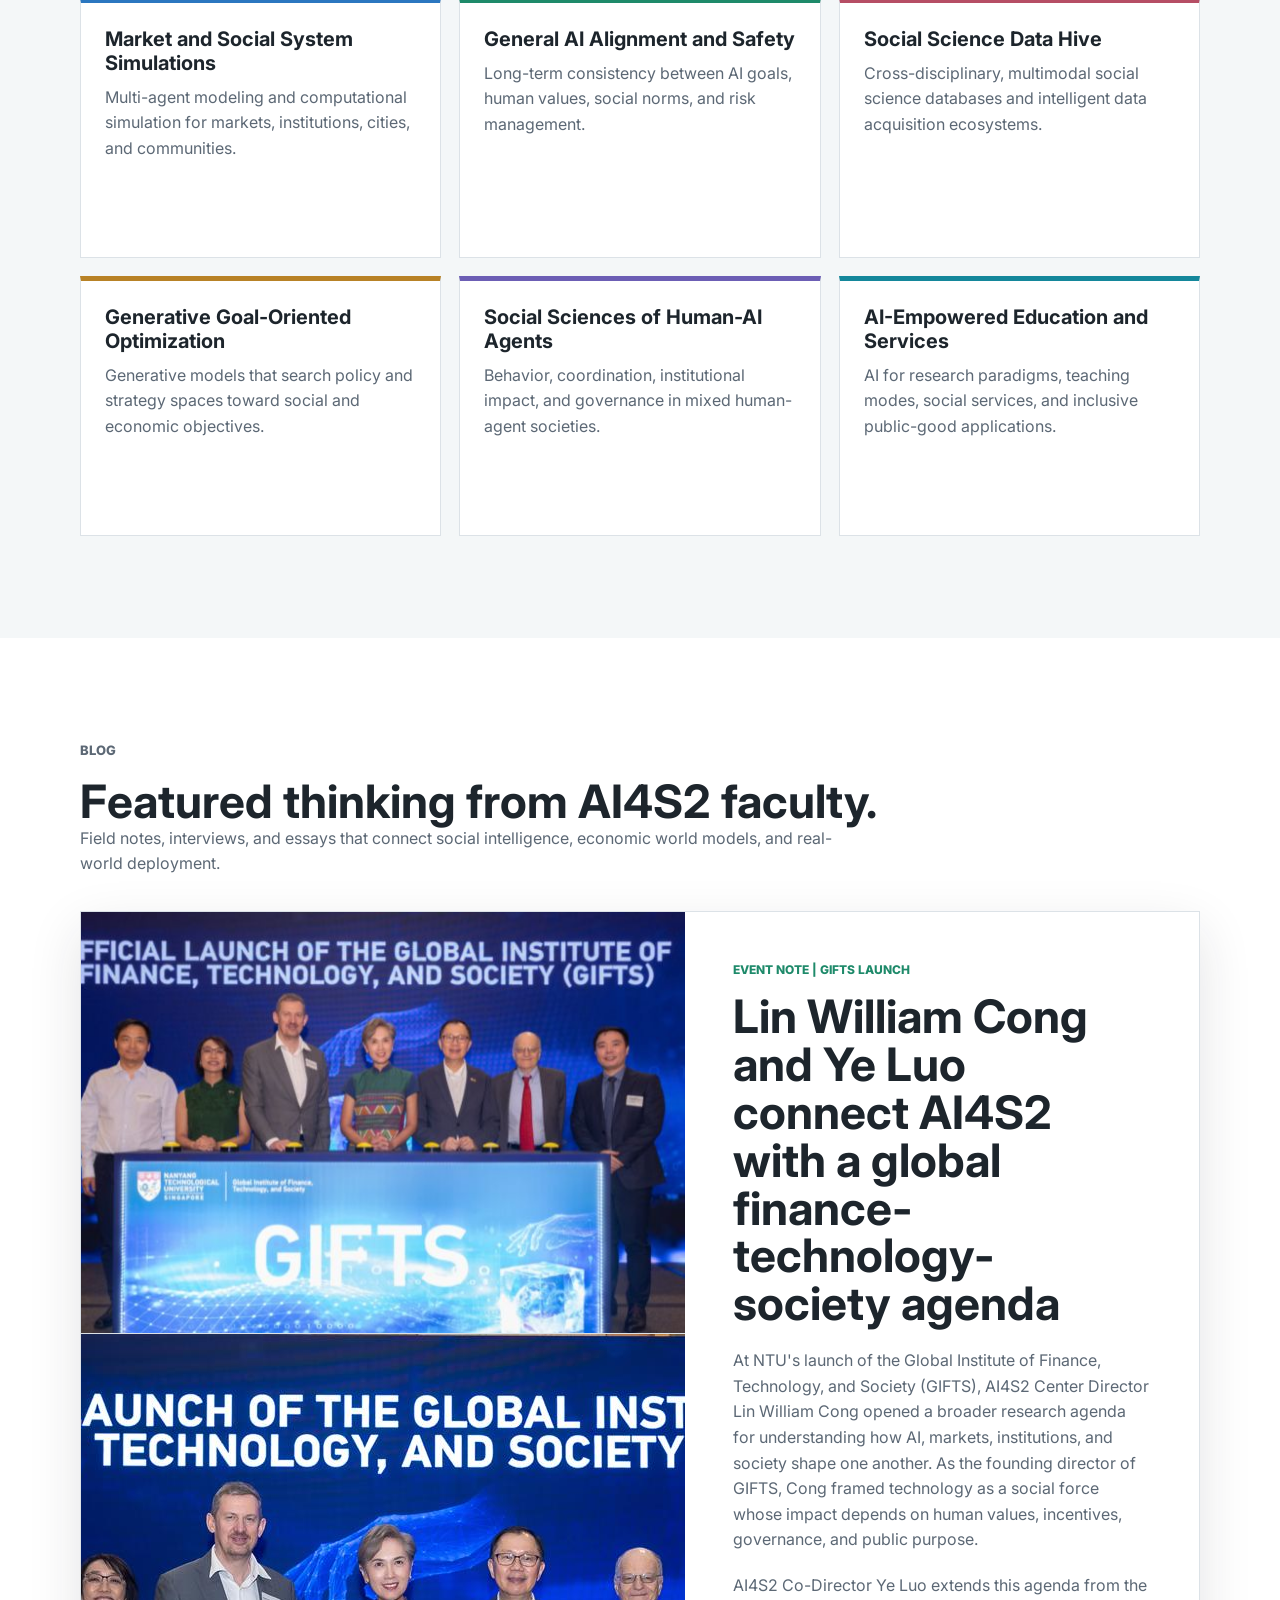
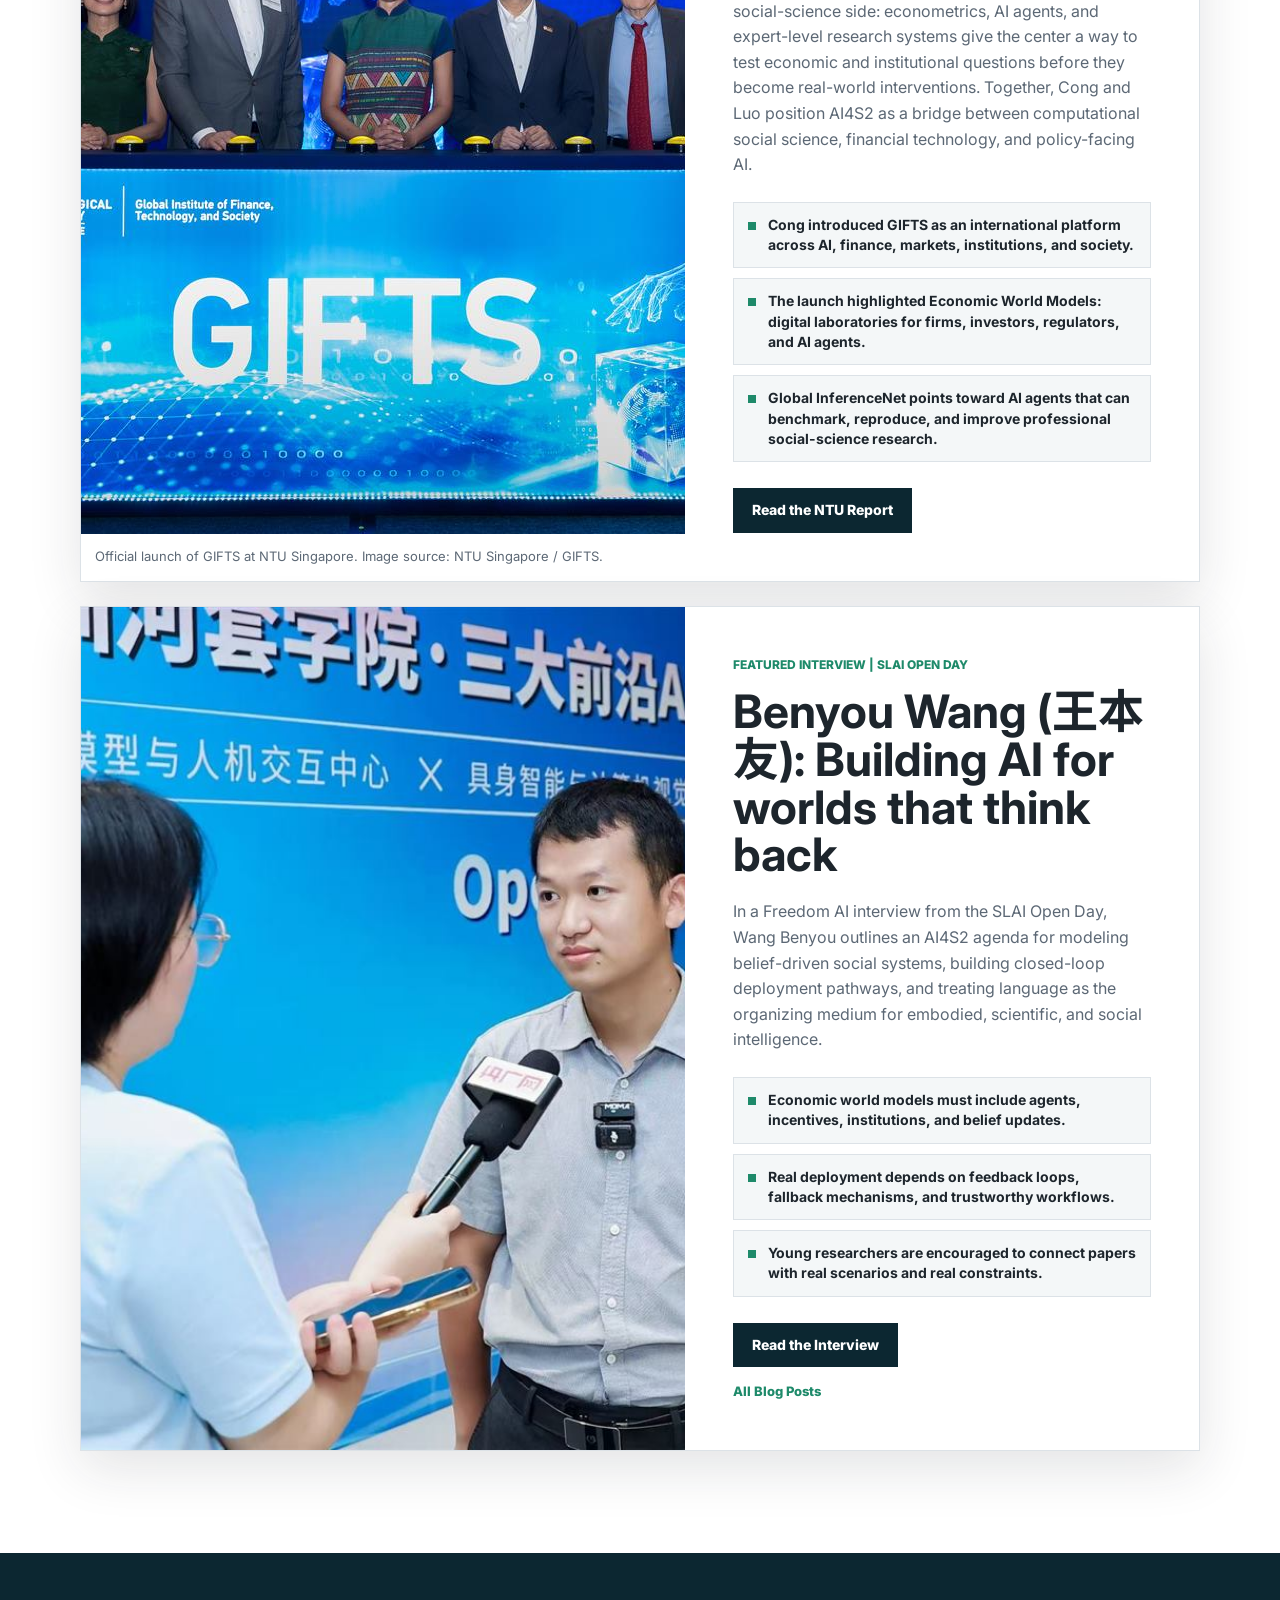
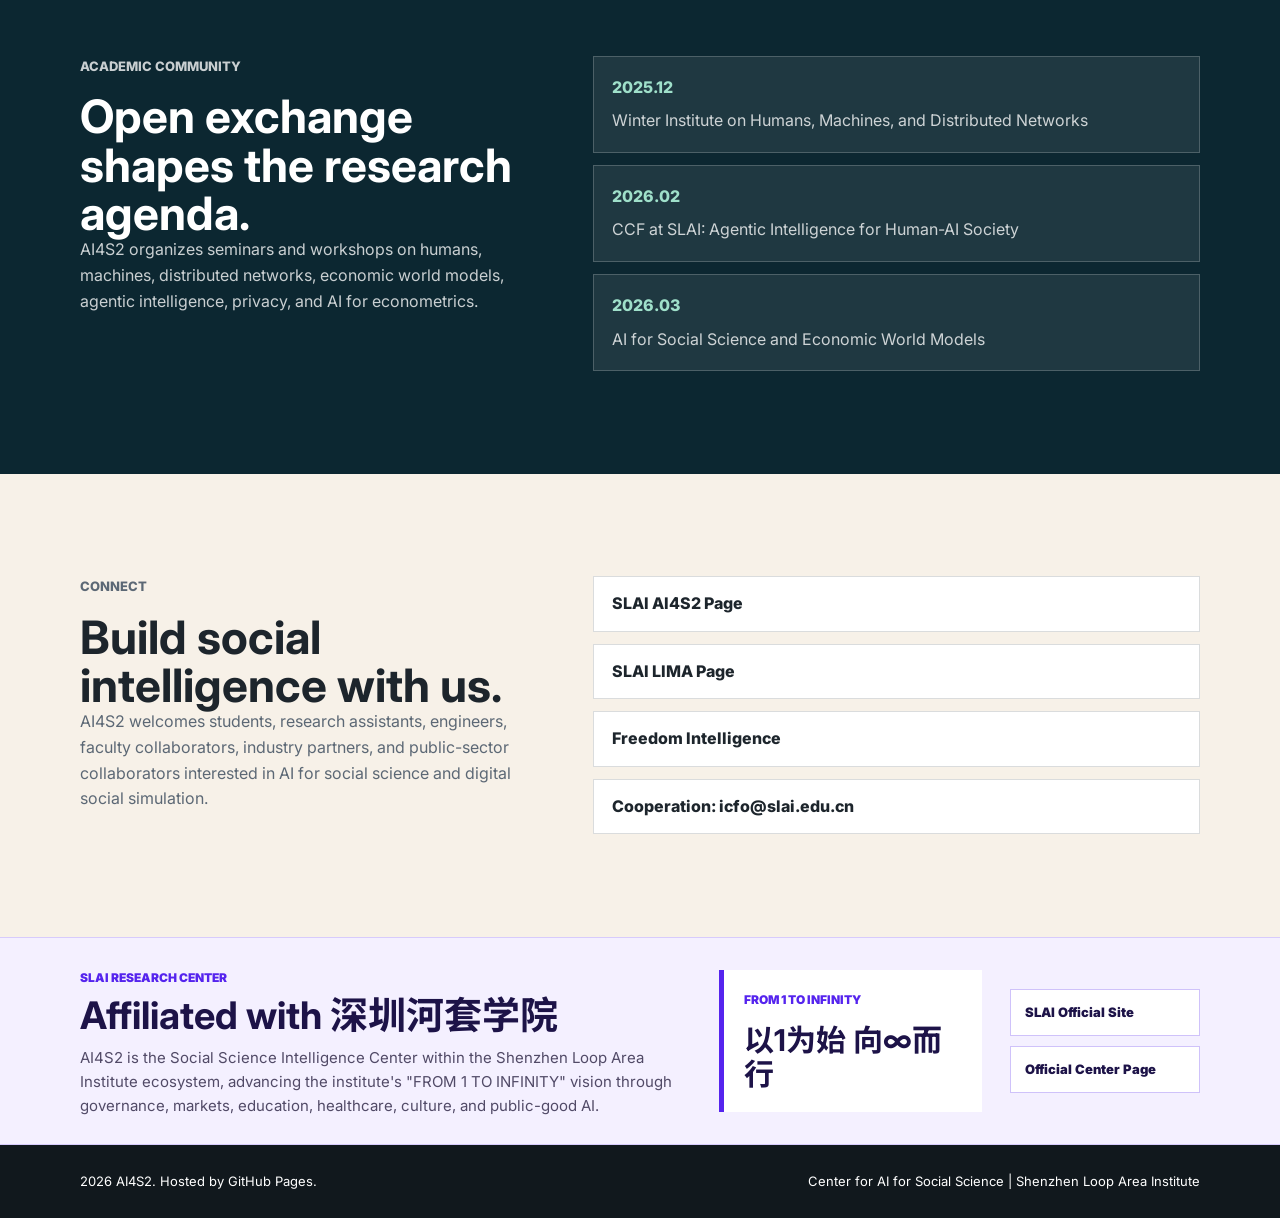
==== commit 54abb32e: "Sync from ai4s2/ai4s2.github.io" ====
--- a/index.html
+++ b/index.html
@@ -8,7 +8,7 @@
       content="AI4S2, the Center for AI for Social Science at Shenzhen Loop Area Institute, builds social intelligence systems for governance, markets, education, healthcare, culture, and public-good applications."
     />
     <title>AI4S2 | Center for AI for Social Science</title>
-    <link rel="icon" href="./favicon.svg" type="image/svg+xml" />
+    <link rel="icon" href="./assets/img/ai4s2-favicon-large.png" type="image/png" />
     <link rel="preconnect" href="https://fonts.googleapis.com" />
     <link rel="preconnect" href="https://fonts.gstatic.com" crossorigin />
     <link
--- a/assets/css/styles.css
+++ b/assets/css/styles.css
@@ -396,6 +396,12 @@
   padding-top: clamp(46px, 6vw, 78px);
 }
 
+.intro-band h2 {
+  max-width: 480px;
+  font-size: clamp(28px, 3.4vw, 46px);
+  line-height: 1.08;
+}
+
 .intro-grid,
 .split-grid,
 .evidence-grid,
@@ -409,7 +415,7 @@
 
 h2 {
   margin: 0;
-  font-size: clamp(31px, 4.5vw, 56px);
+  font-size: clamp(29px, 3.6vw, 46px);
   line-height: 1.05;
   letter-spacing: 0;
 }
@@ -434,7 +440,8 @@
 }
 
 .intro-copy {
-  font-size: 18px;
+  font-size: clamp(16px, 1.3vw, 17px);
+  line-height: 1.65;
   color: var(--muted);
 }
 
@@ -556,6 +563,8 @@
 
 .media-frame {
   margin: 0;
+  width: min(100%, 500px);
+  justify-self: end;
   border: 1px solid var(--line);
   background: #fff;
   box-shadow: var(--shadow);
@@ -1675,6 +1684,10 @@
     aspect-ratio: 1.62;
   }
 
+  .media-frame {
+    justify-self: center;
+  }
+
   .project-detail-card {
     min-height: auto;
   }
